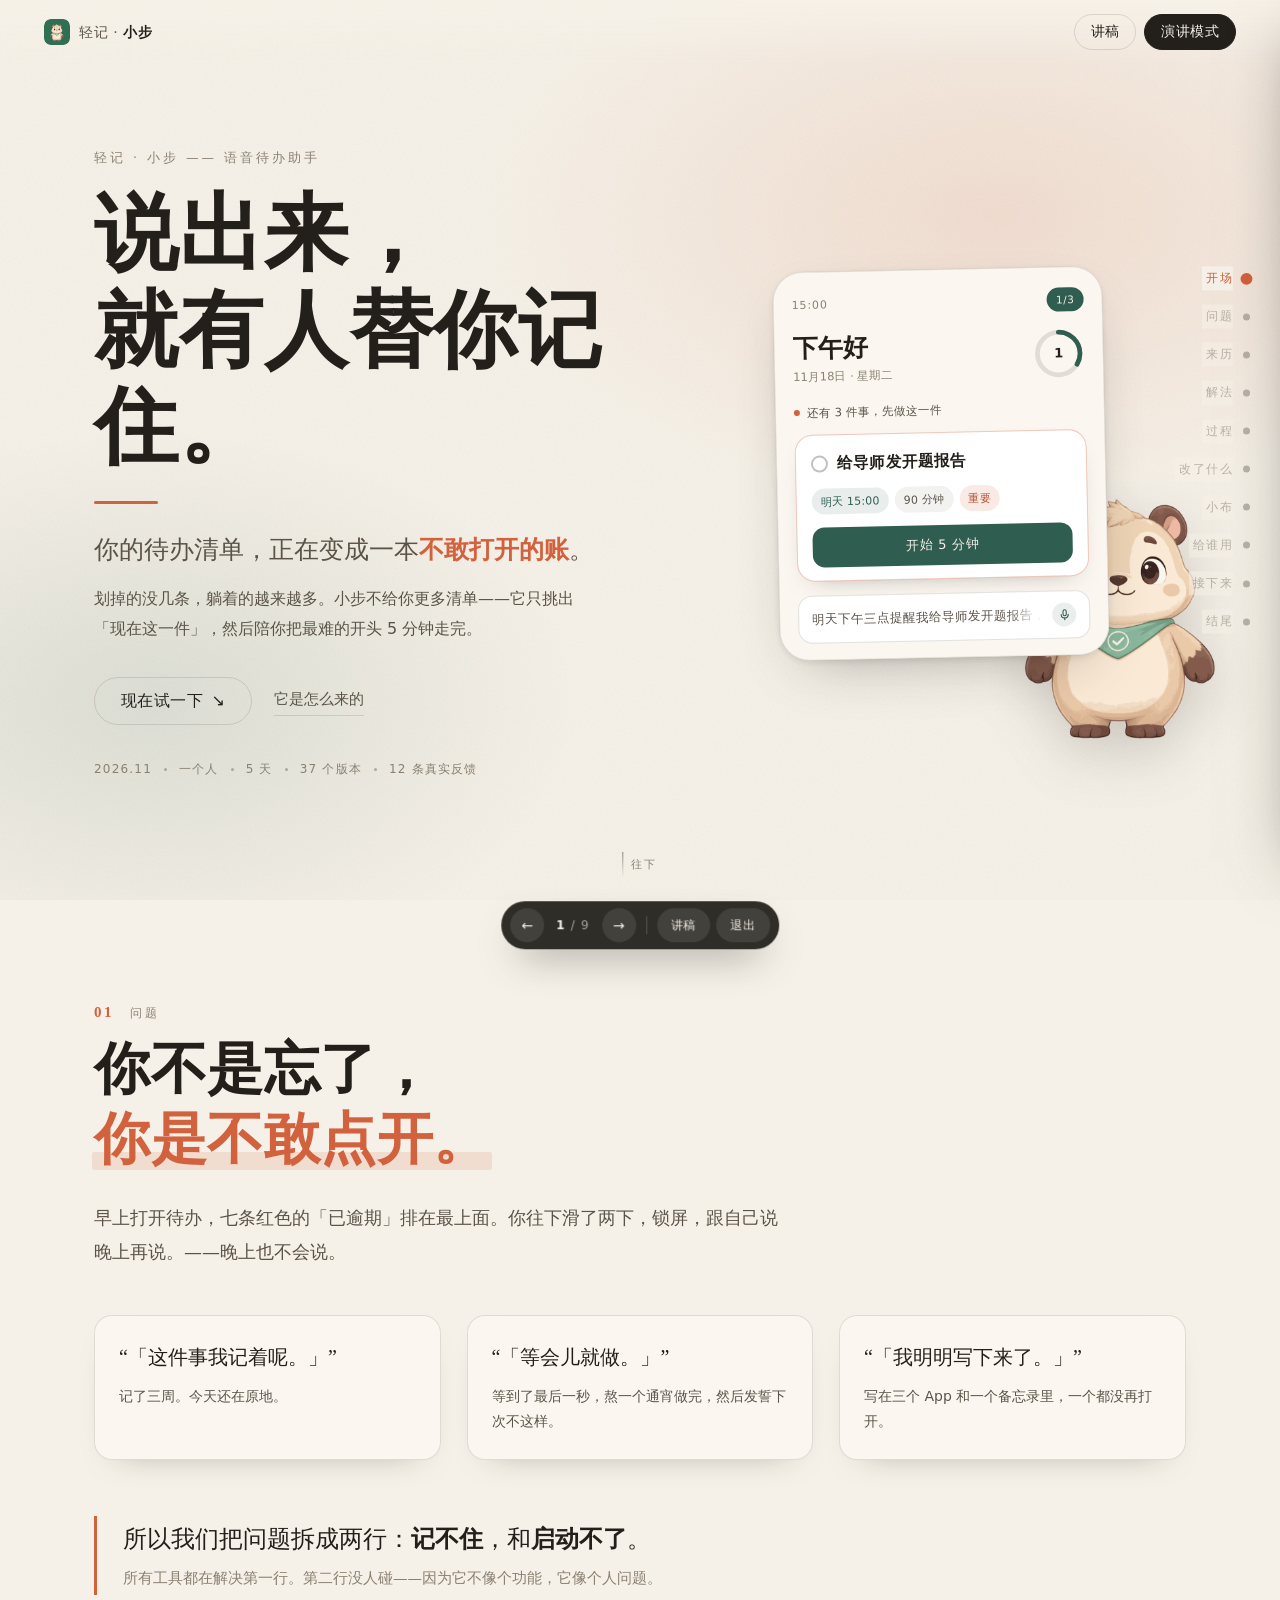
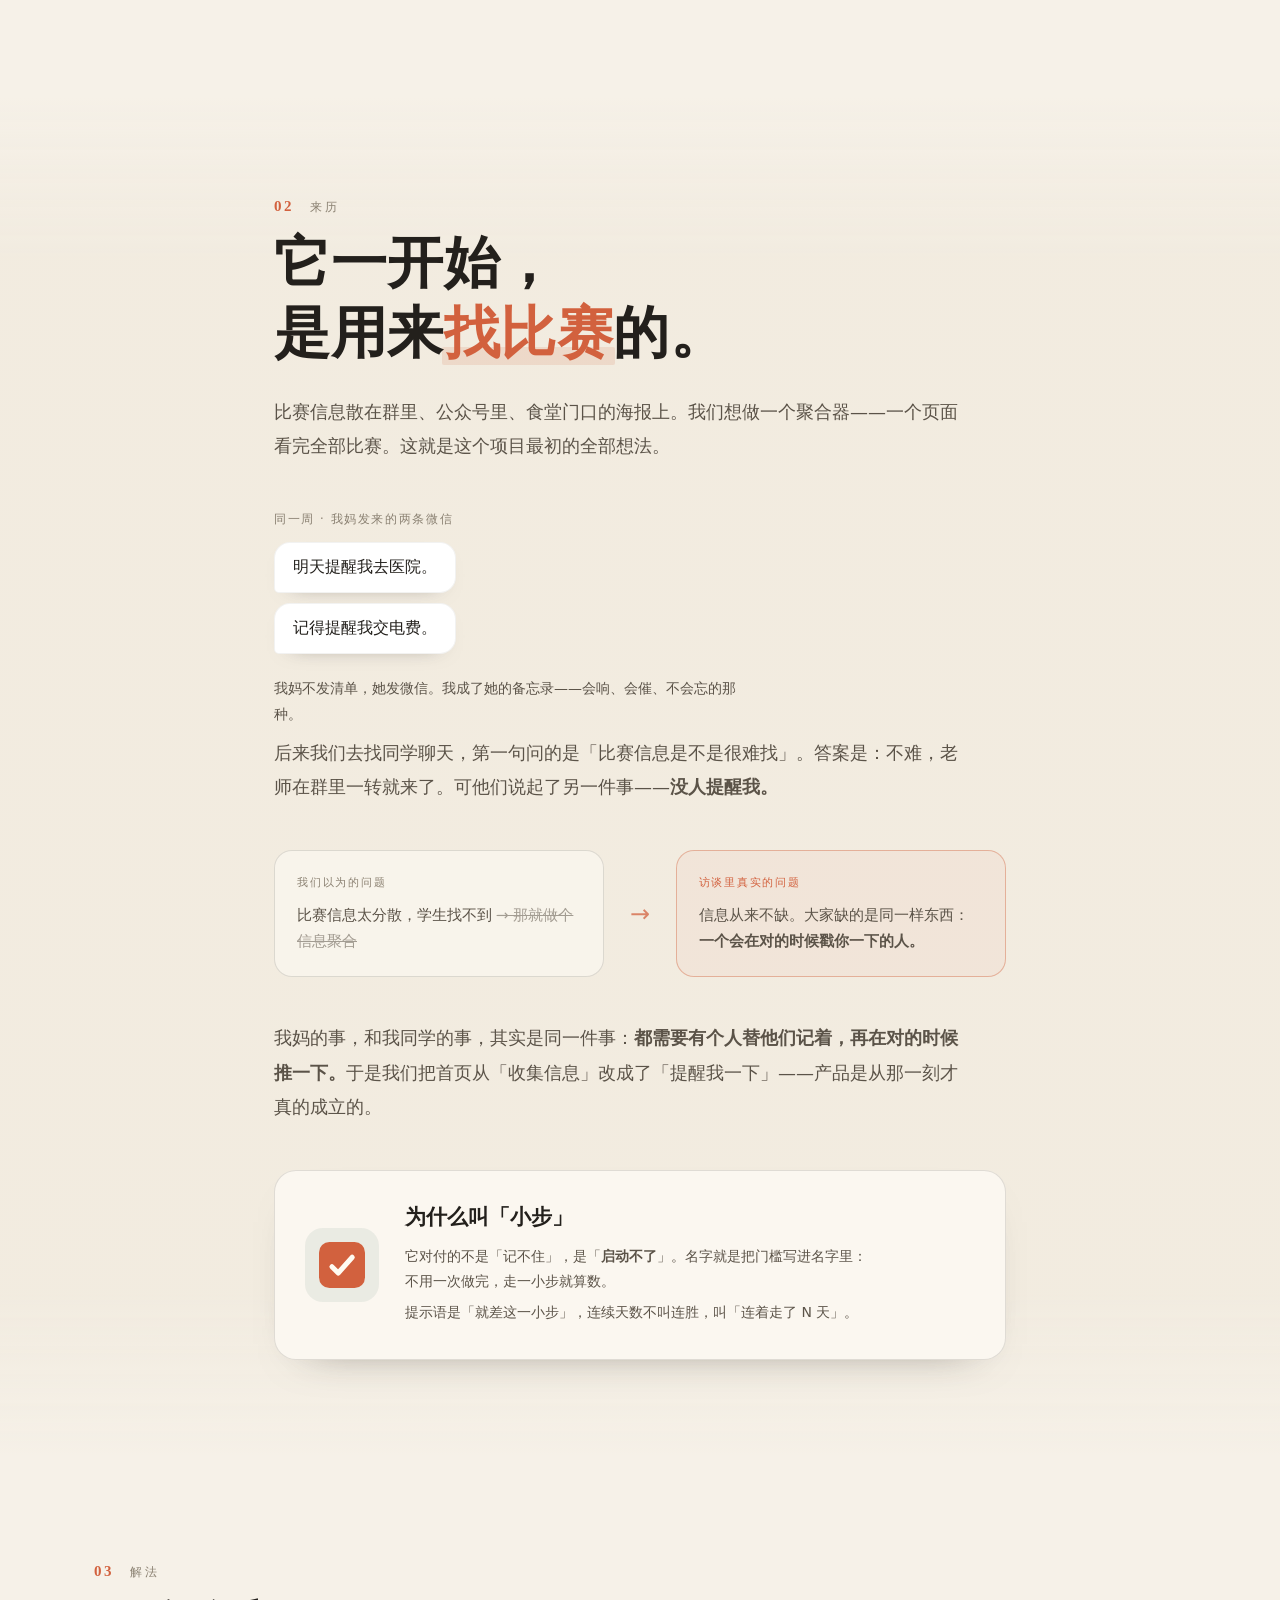
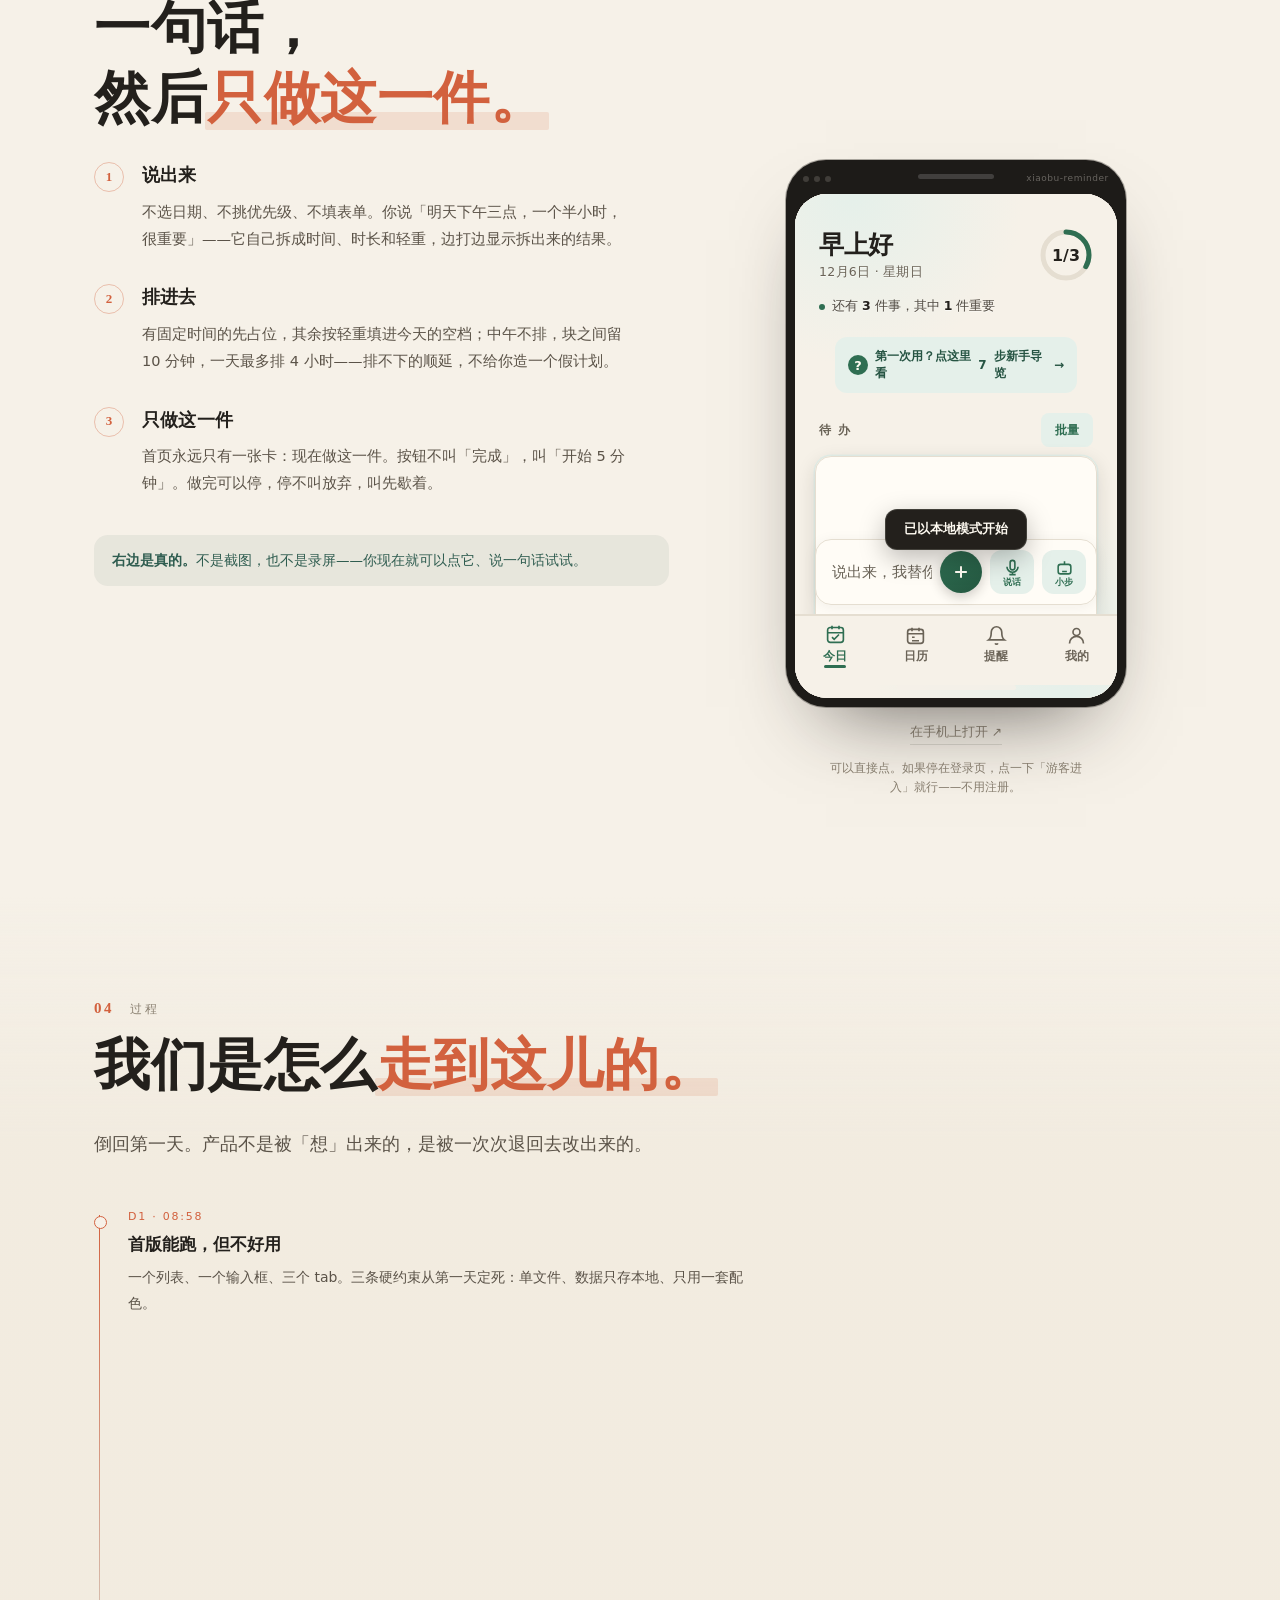
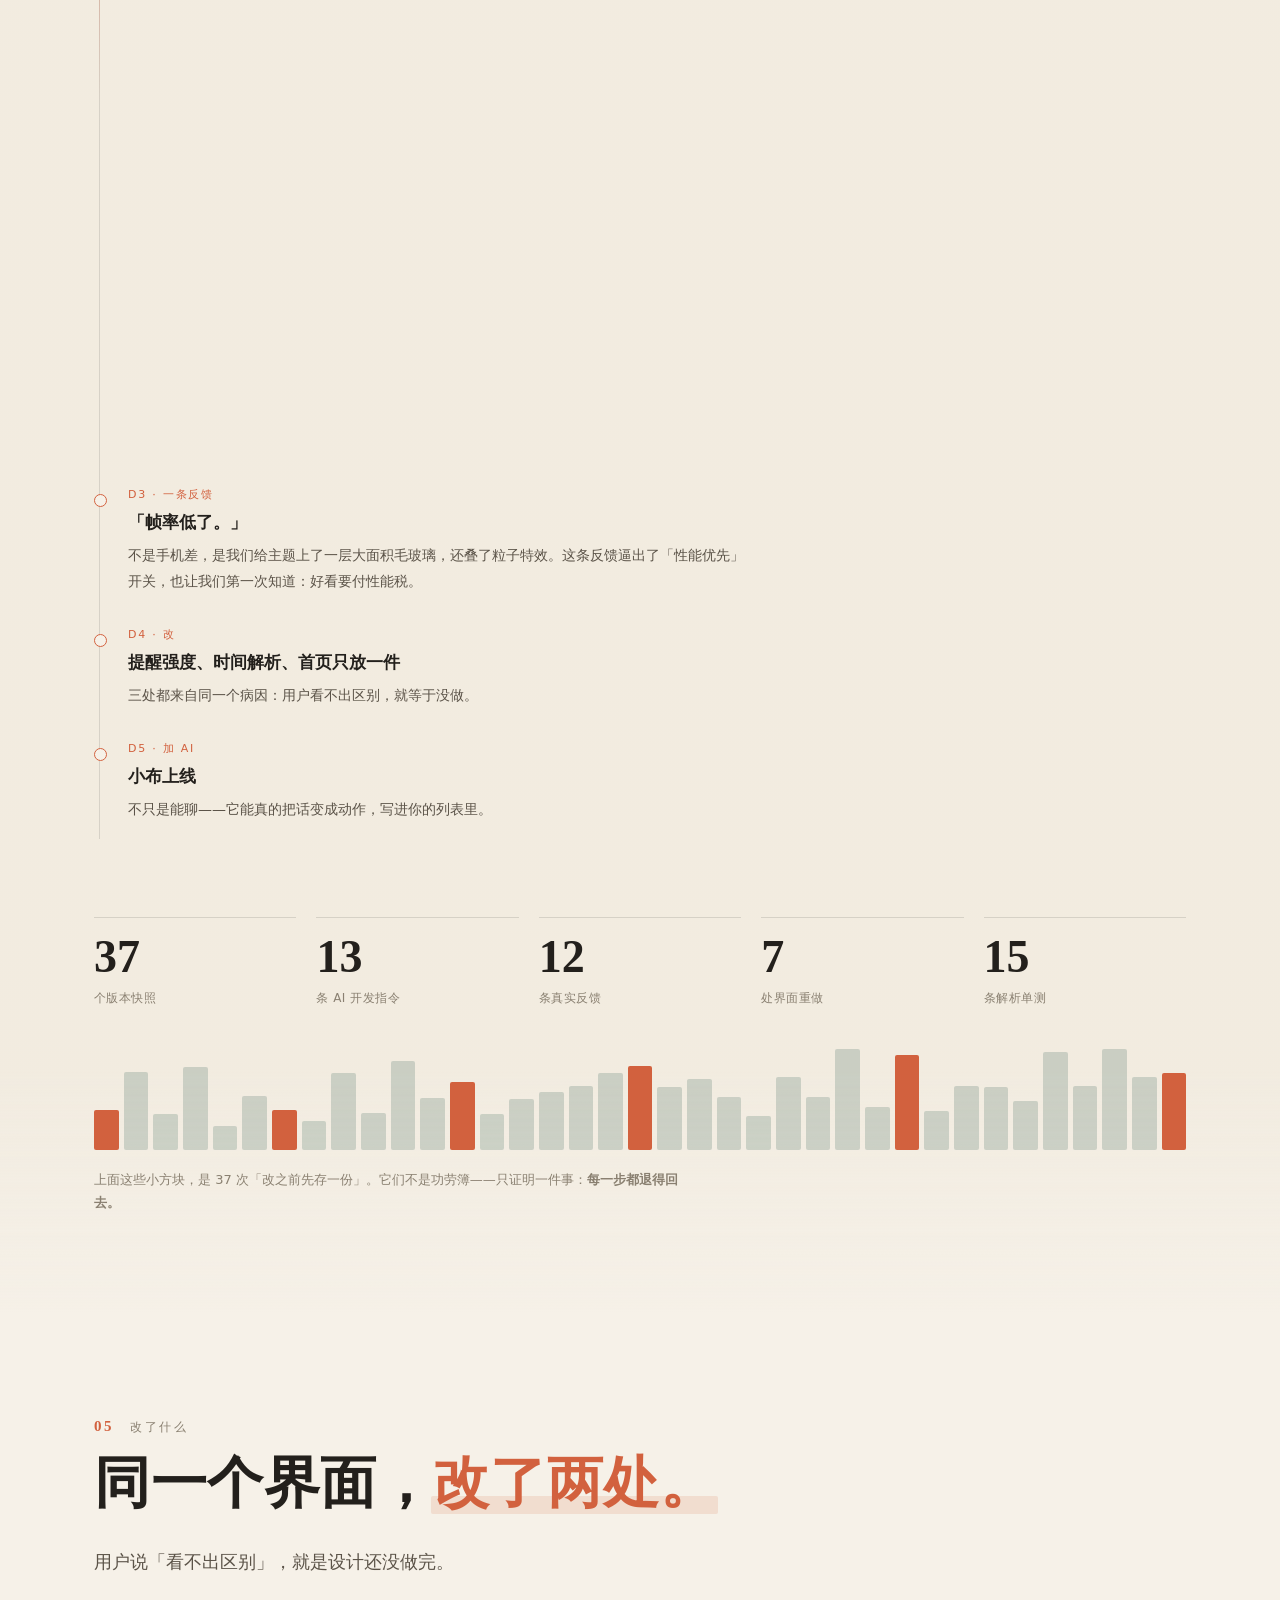
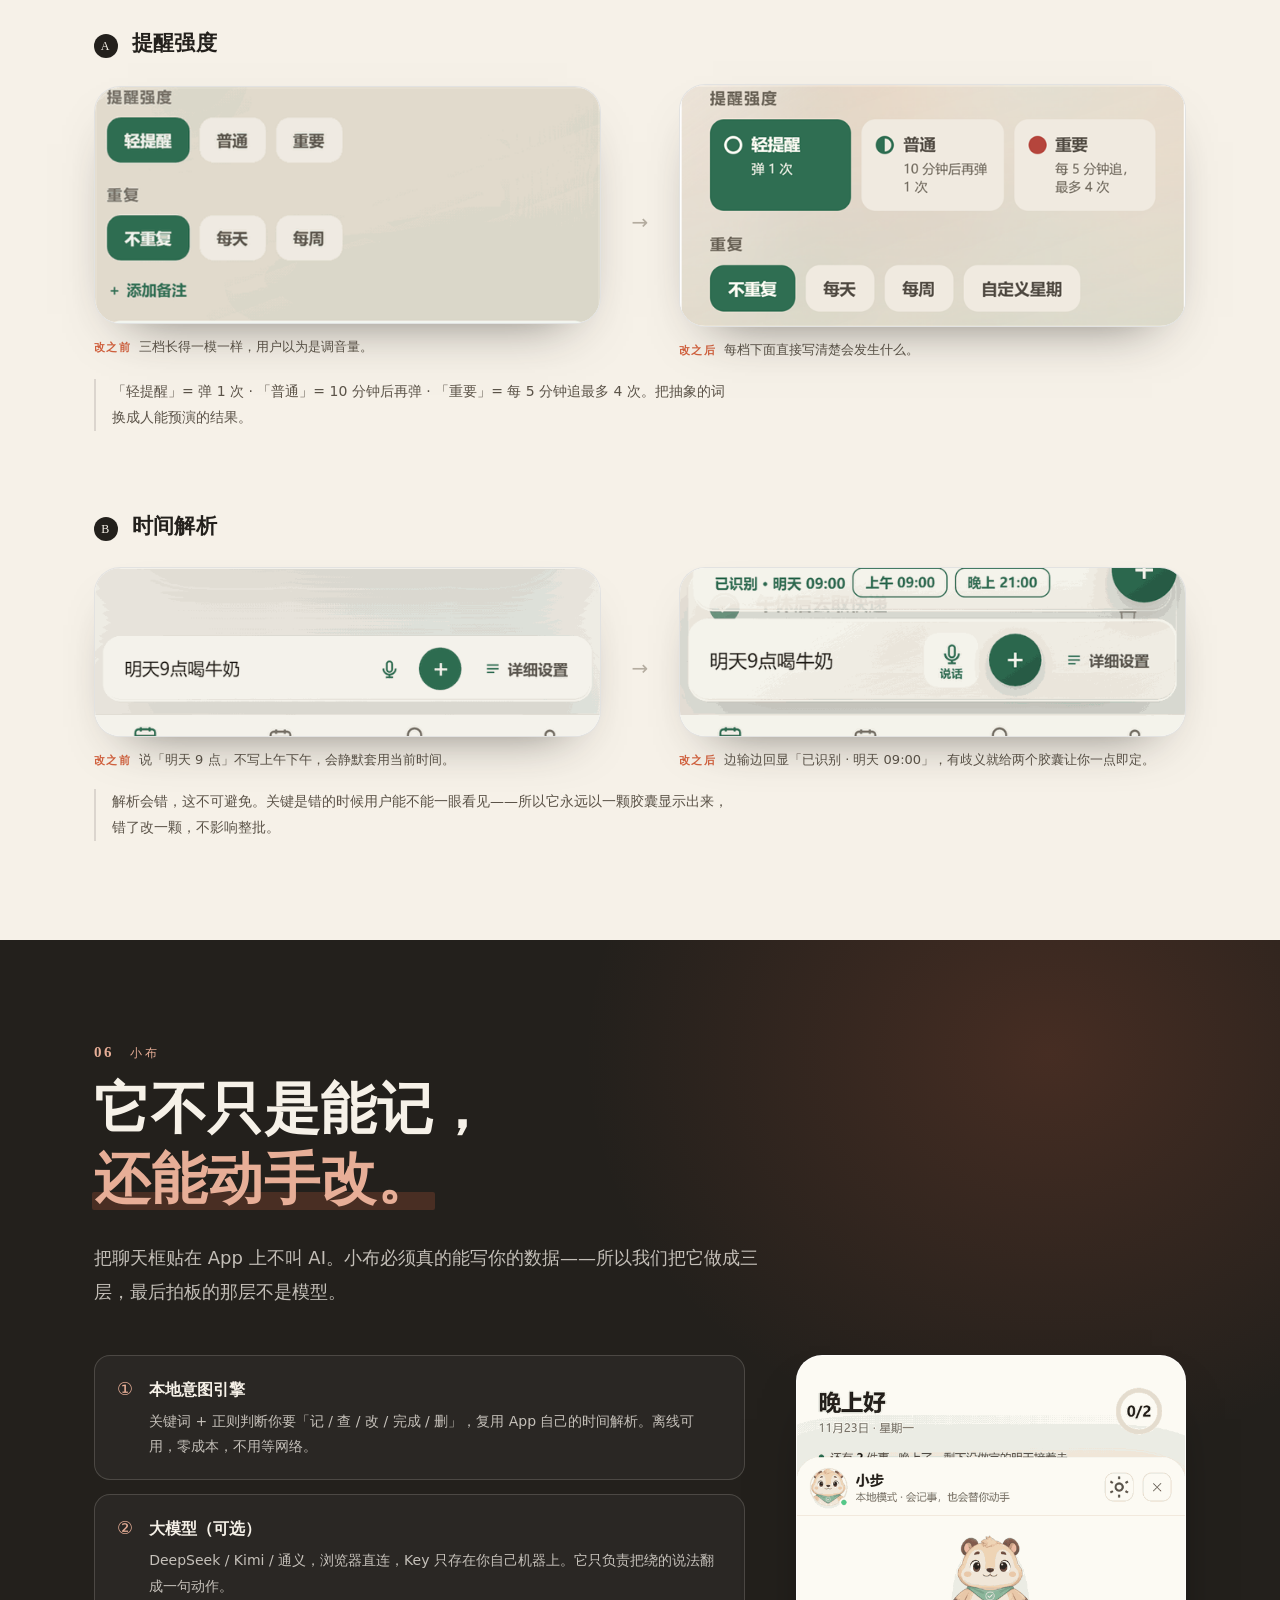
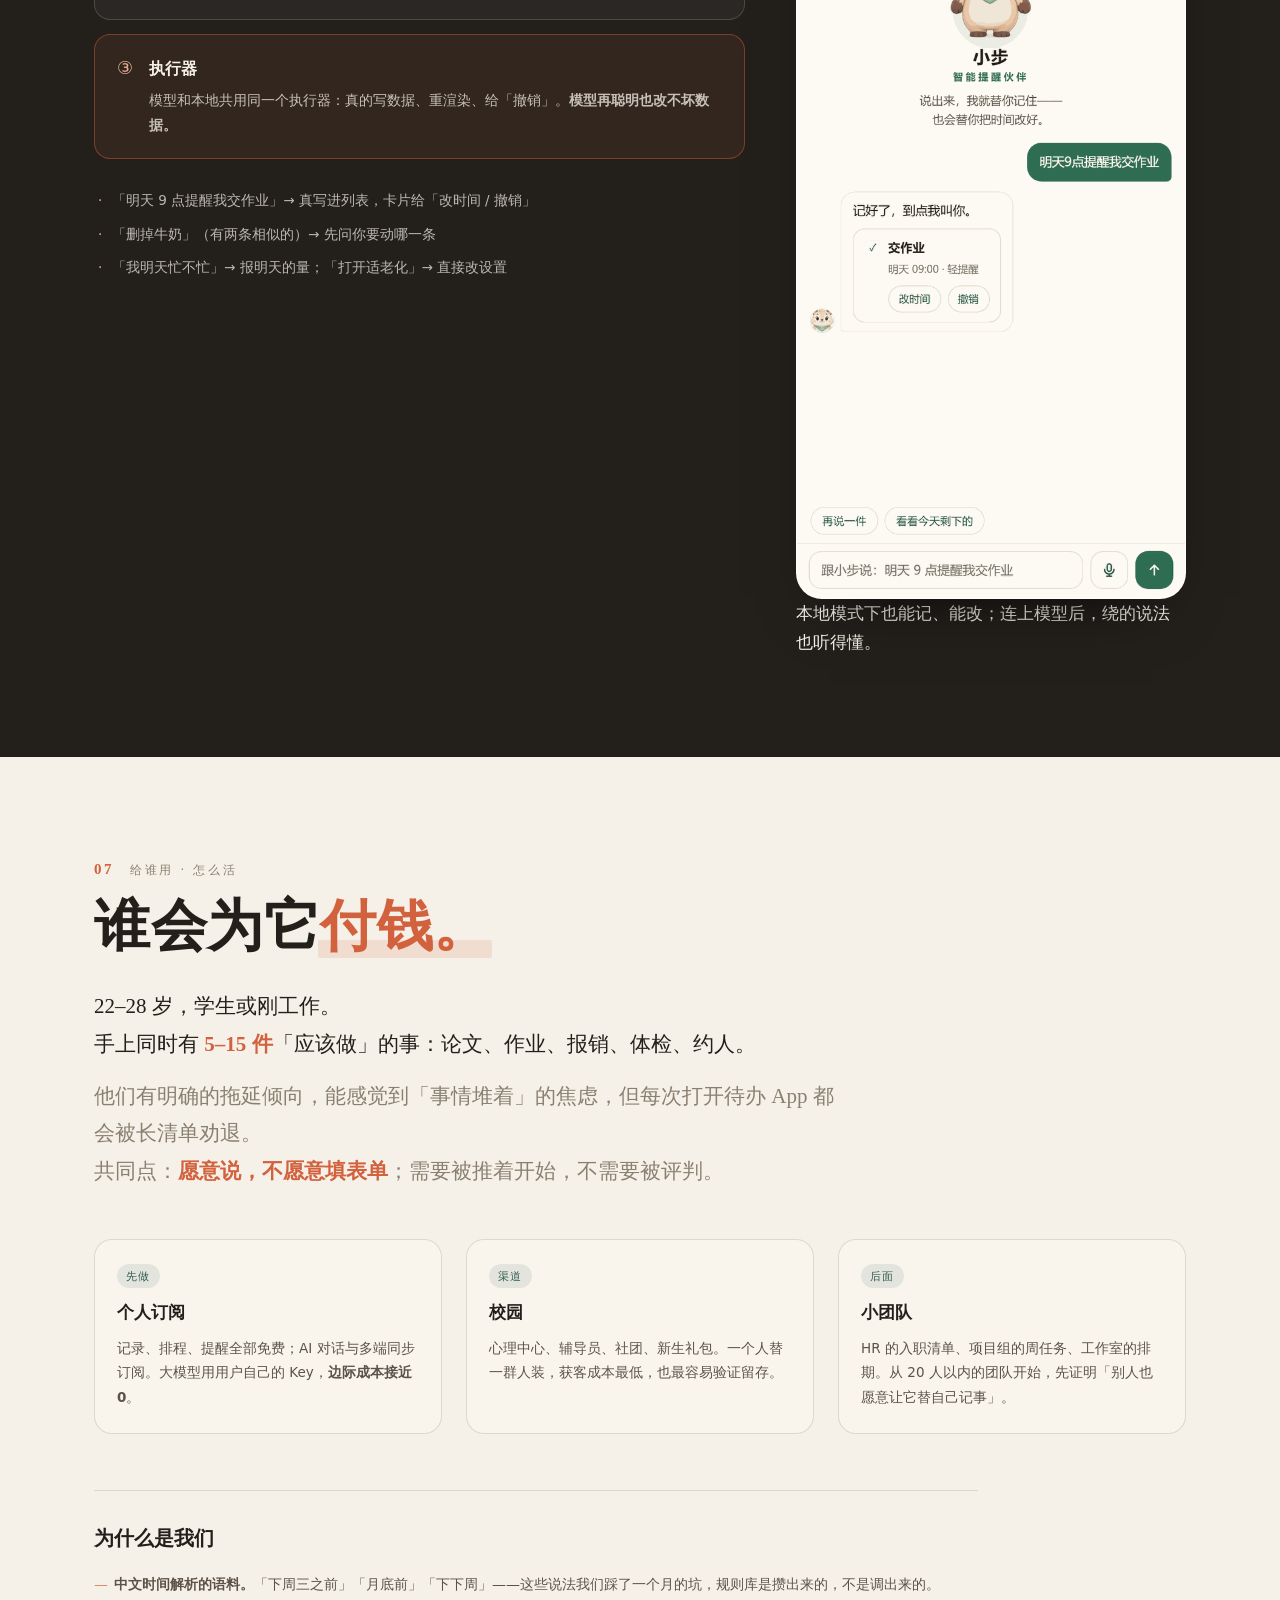
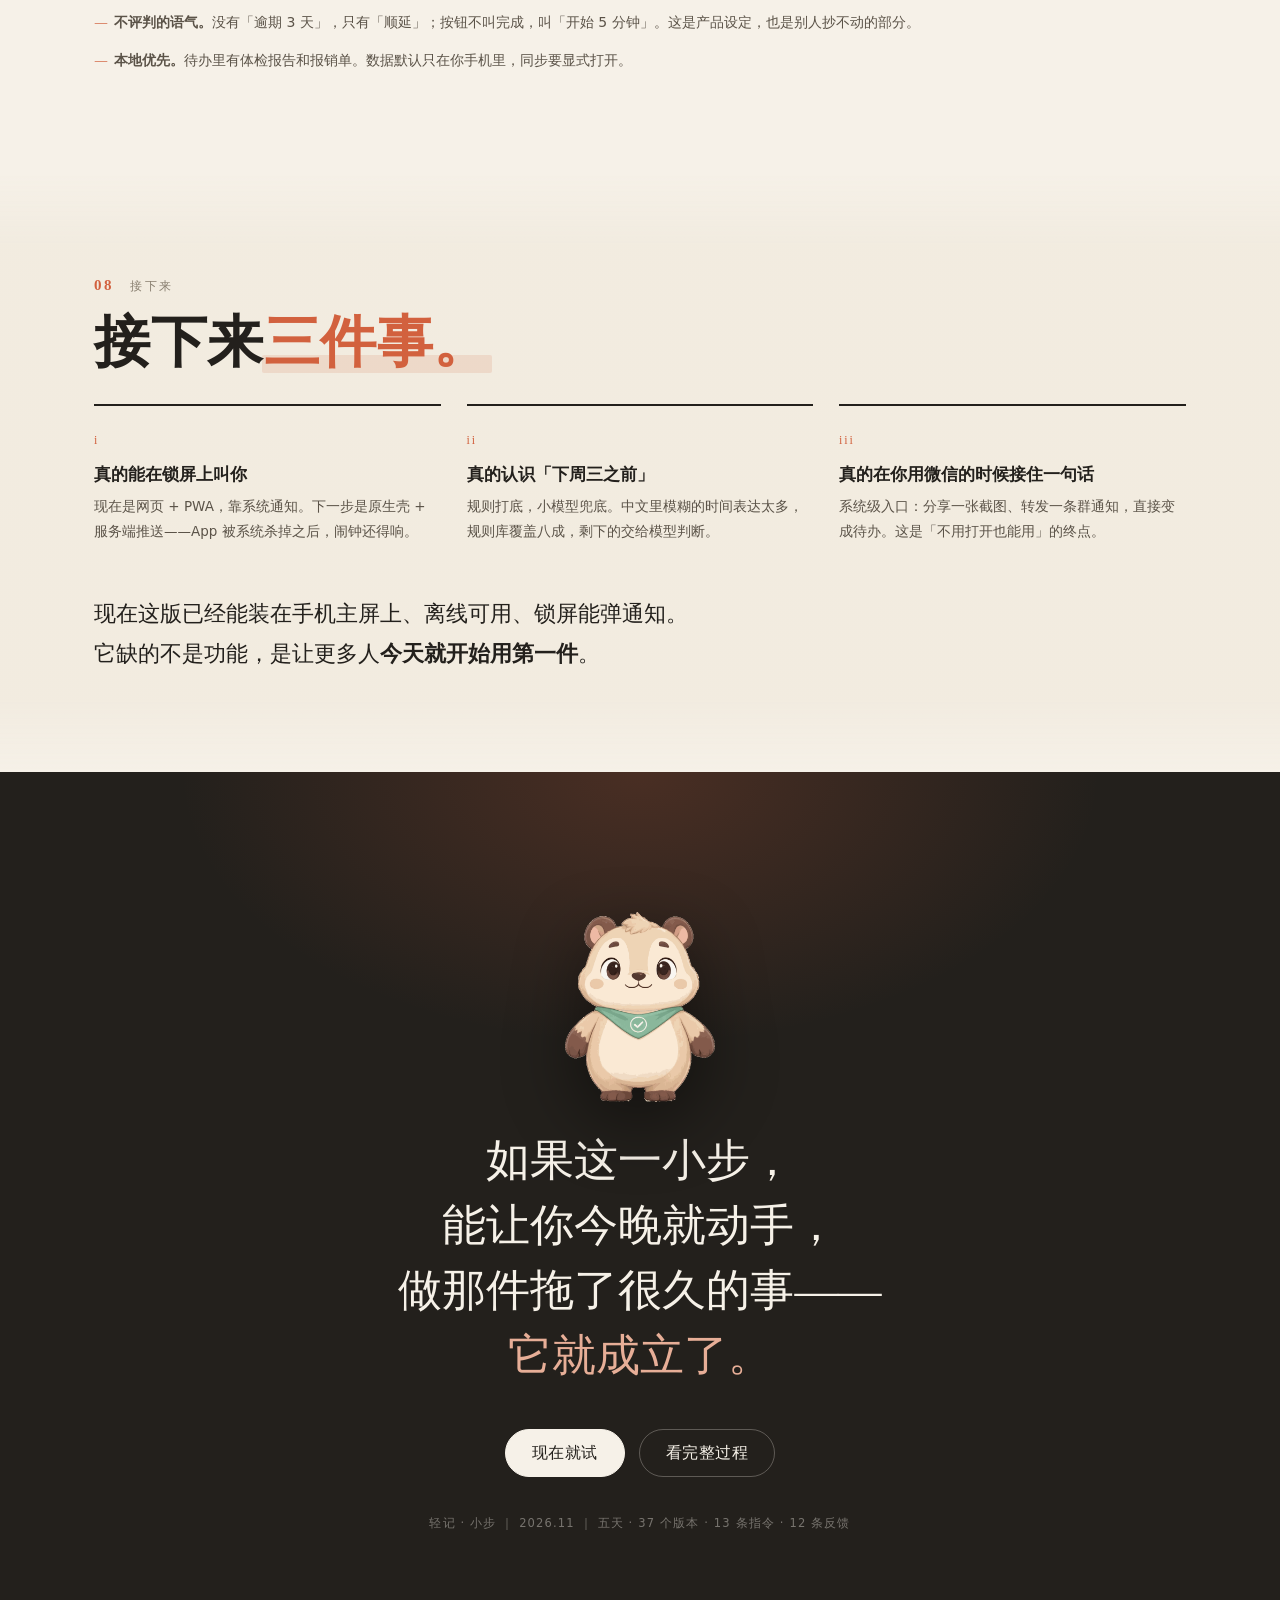
==== index.html @ 02db26b1 "小步 · 演讲站：来历、解法与可点的真机演示" ====
﻿<!doctype html>
<html lang="zh-CN">
<head>
<meta charset="utf-8">
<meta name="viewport" content="width=device-width, initial-scale=1, viewport-fit=cover">
<title>小步 · 说出来，就有人替你记住</title>
<meta name="description" content="轻记 · 小步：你的待办清单，正在变成一本不敢打开的账。小步只挑出「现在这一件」，陪你走完最难的开头 5 分钟。一个人、5 天、37 个版本的真实来历。">

<meta property="og:type" content="website">
<meta property="og:url" content="https://x1038604972-web.github.io/xiaobu-pitch/">
<link rel="canonical" href="https://x1038604972-web.github.io/xiaobu-pitch/">
<meta property="og:site_name" content="轻记 · 小步">
<meta property="og:title" content="小步 · 说出来，就有人替你记住">
<meta property="og:description" content="你的待办清单，正在变成一本不敢打开的账。小步只挑出「现在这一件」——先让你动起来，再谈计划。">
<meta property="og:image" content="https://x1038604972-web.github.io/xiaobu-pitch/assets/og-image.png">
<meta property="og:image:width" content="1200">
<meta property="og:image:height" content="630">
<meta name="twitter:card" content="summary_large_image">
<meta name="twitter:title" content="小步 · 说出来，就有人替你记住">
<meta name="twitter:description" content="你的待办清单，正在变成一本不敢打开的账。">
<meta name="twitter:image" content="https://x1038604972-web.github.io/xiaobu-pitch/assets/og-image.png">
<meta name="theme-color" content="#F6F1E8">
<link rel="icon" href="assets/icon-180.png">
<link rel="apple-touch-icon" href="assets/icon-180.png">
<link rel="preload" as="image" href="assets/mascot-front.png">
<link rel="stylesheet" href="styles.css">
</head>
<body>
<div class="grain" aria-hidden="true"></div>
<div class="progress" aria-hidden="true"><i id="progressBar"></i></div>

<header class="topbar">
  <a class="brand" href="#top">
    <img src="assets/mascot-icon.png" alt="" width="26" height="26">
    <span>轻记 · <b>小步</b></span>
  </a>
  <div class="actions">
    <button class="btn ghost" id="notesBtn" type="button">讲稿</button>
    <button class="btn solid" id="presentBtn" type="button">演讲模式</button>
  </div>
</header>

<nav class="rail" id="rail" aria-label="章节导航"></nav>

<main id="top">

  <!-- ══════════ HERO ══════════ -->
  <section class="hero" id="hero" data-title="开场"
    data-note="【开场 20 秒】不要先讲产品。先问一句：这周有没有一件事，你记着要做，但一直没开？停两秒，等他们点头。然后说：我们做的事，就是把它变成「下一件」——说完闭嘴，让首屏自己打字。">
    <div class="wrap hero-grid">
      <div class="hero-copy">
        <p class="kicker reveal">轻记 · 小步 —— 语音待办助手</p>
        <h1 class="reveal">说出来，<br>就有人替你记住。</h1>
        <p class="lede reveal">你的待办清单，正在变成一本<em>不敢打开的账</em>。</p>
        <p class="sub reveal">划掉的没几条，躺着的越来越多。小步不给你更多清单——它只挑出「现在这一件」，然后陪你把最难的开头 5 分钟走完。</p>
        <div class="hero-cta reveal">
          <a class="btn big" href="#s03">现在试一下 <span aria-hidden="true">↘</span></a>
          <a class="link" href="#s01">它是怎么来的</a>
        </div>
        <p class="hero-meta reveal"><span>2026.11</span><i></i><span>一个人</span><i></i><span>5 天</span><i></i><span>37 个版本</span><i></i><span>12 条真实反馈</span></p>
      </div>

      <div class="hero-stage reveal" aria-hidden="true">
        <div class="stage-glow"></div>

        <div class="mock">
          <div class="mock-top">
            <span class="mock-time">15:00</span>
            <span class="mock-badge" id="mockCount">1/3</span>
          </div>
          <div class="mock-head">
            <div>
              <h3>下午好</h3>
              <p>11月18日 · 星期二</p>
            </div>
            <div class="ring"><svg viewBox="0 0 44 44"><circle cx="22" cy="22" r="18"/><circle class="on" cx="22" cy="22" r="18"/></svg><span id="ringTxt">1</span></div>
          </div>
          <p class="mock-line"><i class="dot"></i>还有 3 件事，先做这一件</p>

          <div class="mock-card" id="mockCard">
            <div class="mock-card-h">
              <span class="cb"></span>
              <b id="cardTitle">给导师发开题报告</b>
            </div>
            <div class="mock-chips" id="cardChips">
              <span class="chip time">明天 15:00</span>
              <span class="chip dur">90 分钟</span>
              <span class="chip imp">重要</span>
            </div>
            <button class="mock-start" type="button" tabindex="-1">开始 5 分钟</button>
          </div>

          <div class="mock-input">
            <span class="caret-line"><span id="typed"></span><span class="caret"></span></span>
            <span class="mic" aria-hidden="true"><svg viewBox="0 0 24 24" width="13" height="13" fill="none" stroke="currentColor" stroke-width="2" stroke-linecap="round"><rect x="9" y="2.5" width="6" height="11" rx="3"/><path d="M5.5 11a6.5 6.5 0 0 0 13 0"/><path d="M12 17.5V21"/></svg></span>
          </div>
        </div>

        <img class="peek" src="assets/mascot-front.png" alt="">
      </div>
    </div>
    <div class="scroll-hint" aria-hidden="true"><span></span>往下</div>
  </section>

  <!-- ══════════ 01 问题 ══════════ -->
  <section class="ch" id="s01" data-title="问题"
    data-note="【30 秒】别念清单，讲一个早上：打开待办，七条红色的「已逾期」排在最上面，你滑两下就锁屏了，跟自己说晚上再说——晚上也不会说。结论只一句：问题不是记不住，是启动不了。所有工具都在解决第一个。">
    <div class="wrap">
      <div class="ch-head reveal">
        <span class="num">01</span>
        <p class="kicker">问题</p>
      </div>
      <h2 class="reveal">你不是忘了，<br><em>你是不敢点开。</em></h2>
      <p class="lead reveal">早上打开待办，七条红色的「已逾期」排在最上面。你往下滑了两下，锁屏，跟自己说晚上再说。——晚上也不会说。</p>

      <div class="notes-3">
        <article class="slip reveal" style="--r:-1.5deg">
          <p class="slip-q">「这件事我记着呢。」</p>
          <p class="slip-a">记了三周。今天还在原地。</p>
        </article>
        <article class="slip reveal" style="--r:1.2deg;--d:.08s">
          <p class="slip-q">「等会儿就做。」</p>
          <p class="slip-a">等到了最后一秒，熬一个通宵做完，然后发誓下次不这样。</p>
        </article>
        <article class="slip reveal" style="--r:-0.8deg;--d:.16s">
          <p class="slip-q">「我明明写下来了。」</p>
          <p class="slip-a">写在三个 App 和一个备忘录里，一个都没再打开。</p>
        </article>
      </div>

      <div class="pull reveal">
        <p>所以我们把问题拆成两行：<b>记不住</b>，和<b>启动不了</b>。</p>
        <p class="muted">所有工具都在解决第一行。第二行没人碰——因为它不像个功能，它像个人问题。</p>
      </div>
    </div>
  </section>

  <!-- ══════════ 02 来历 ══════════ -->
  <section class="ch alt" id="s02" data-title="来历"
    data-note="【50 秒】讲两件事，别讲方法。第一件：这个项目原来是做「校园比赛信息收集」的，我们想做一个聚合器。第二件：我妈不发清单，她发微信让我提醒她——我成了她的备忘录。然后讲访谈：比赛信息不难找，老师一转就来了，他们说起的另一件事是「没人提醒我」。最后一句：这两件事是同一件事，所以首页从「收集信息」改成了「提醒我一下」。">
    <div class="wrap narrow">
      <div class="ch-head reveal">
        <span class="num">02</span>
        <p class="kicker">来历</p>
      </div>
      <h2 class="reveal">它一开始，<br>是用来<em>找比赛</em>的。</h2>
      <p class="lead reveal">比赛信息散在群里、公众号里、食堂门口的海报上。我们想做一个聚合器——一个页面看完全部比赛。这就是这个项目最初的全部想法。</p>

      <div class="scene reveal">
        <span class="scene-tag">同一周 · 我妈发来的两条微信</span>
        <p class="scene-msg">明天提醒我去医院。</p>
        <p class="scene-msg">记得提醒我交电费。</p>
        <p class="scene-note">我妈不发清单，她发微信。我成了她的备忘录——会响、会催、不会忘的那种。</p>
      </div>

      <p class="lead reveal">后来我们去找同学聊天，第一句问的是「比赛信息是不是很难找」。答案是：不难，老师在群里一转就来了。可他们说起了另一件事——<b>没人提醒我。</b></p>

      <div class="fork reveal">
        <div class="fork-side">
          <span class="fork-tag">我们以为的问题</span>
          <p>比赛信息太分散，学生找不到 <span class="strike">→ 那就做个信息聚合</span></p>
        </div>
        <div class="fork-mid" aria-hidden="true">→</div>
        <div class="fork-side now">
          <span class="fork-tag">访谈里真实的问题</span>
          <p>信息从来不缺。大家缺的是同一样东西：<b>一个会在对的时候戳你一下的人。</b></p>
        </div>
      </div>

      <p class="lead reveal">我妈的事，和我同学的事，其实是同一件事：<b>都需要有个人替他们记着，再在对的时候推一下。</b>于是我们把首页从「收集信息」改成了「提醒我一下」——产品是从那一刻才真的成立的。</p>

      <div class="namecard reveal">
        <div class="namecard-l">
          <span class="mark"><img src="assets/mark.svg" alt="小步图形标"></span>
        </div>
        <div class="namecard-r">
          <h3>为什么叫「小步」</h3>
          <p>它对付的不是「记不住」，是「<b>启动不了</b>」。名字就是把门槛写进名字里：<br>不用一次做完，走一小步就算数。</p>
          <p class="muted">提示语是「就差这一小步」，连续天数不叫连胜，叫「连着走了 N 天」。</p>
        </div>
      </div>
    </div>
  </section>

  <!-- ══════════ 03 解法 ══════════ -->
  <section class="ch" id="s03" data-title="解法"
    data-note="【60 秒】这里停下来，让他们点。说：这不是录屏。随便说一句，比如「明天下午三点提醒我交作业」。让他们看到它自己把时间拆出来、排进去，然后只剩下一张卡。">
    <div class="wrap">
      <div class="ch-head reveal">
        <span class="num">03</span>
        <p class="kicker">解法</p>
      </div>
      <h2 class="reveal">一句话，<br>然后<em>只做这一件。</em></h2>

      <div class="demo-grid">
        <div class="demo-steps">
          <div class="step reveal">
            <span class="step-n">1</span>
            <h3>说出来</h3>
            <p>不选日期、不挑优先级、不填表单。你说「明天下午三点，一个半小时，很重要」——它自己拆成时间、时长和轻重，边打边显示拆出来的结果。</p>
          </div>
          <div class="step reveal">
            <span class="step-n">2</span>
            <h3>排进去</h3>
            <p>有固定时间的先占位，其余按轻重填进今天的空档；中午不排，块之间留 10 分钟，一天最多排 4 小时——排不下的顺延，不给你造一个假计划。</p>
          </div>
          <div class="step reveal">
            <span class="step-n">3</span>
            <h3>只做这一件</h3>
            <p>首页永远只有一张卡：现在做这一件。按钮不叫「完成」，叫「开始 5 分钟」。做完可以停，停不叫放弃，叫先歇着。</p>
          </div>
          <p class="demo-note reveal"><b>右边是真的。</b>不是截图，也不是录屏——你现在就可以点它、说一句话试试。</p>
        </div>

        <div class="demo-phone reveal">
          <div class="phone" id="phone">
            <div class="phone-bar"><i></i><i></i><i></i><span>xiaobu-reminder</span></div>
            <div class="phone-screen">
              <div class="phone-loading" id="phoneLoading">
                <img src="assets/mascot-icon.png" alt="" width="56" height="56">
                <p>正在把小步装进来…</p>
              </div>
              <iframe id="appFrame" title="小步 App 在线演示" loading="lazy"
                data-src="demo/index.html" allow="microphone"></iframe>
            </div>
          </div>
          <a class="phone-link" href="https://x1038604972-web.github.io/xiaobu-reminder/" target="_blank" rel="noopener">在手机上打开 ↗</a>
          <p class="phone-hint">可以直接点。如果停在登录页，点一下「游客进入」就行——不用注册。</p>
        </div>
      </div>
    </div>
  </section>

  <!-- ══════════ 04 倒叙 ══════════ -->
  <section class="ch alt" id="s04" data-title="过程"
    data-note="【60 秒】这里放慢速度。指着那张手绘图说：第一天我们画的是「一键收集比赛信息」，访谈之后我们亲手把它划掉了，最后只剩一个入口——语音输入待办。重点不是我们多努力，是每一步都退得回去。后面 12 条反馈一条带过。">
    <div class="wrap">
      <div class="ch-head reveal">
        <span class="num">04</span>
        <p class="kicker">过程</p>
      </div>
      <h2 class="reveal">我们是怎么<em>走到这儿的。</em></h2>
      <p class="lead reveal">倒回第一天。产品不是被「想」出来的，是被一次次退回去改出来的。</p>

      <ol class="timeline">
        <li class="reveal">
          <span class="t-day">D1 · 08:58</span>
          <h3>首版能跑，但不好用</h3>
          <p>一个列表、一个输入框、三个 tab。三条硬约束从第一天定死：单文件、数据只存本地、只用一套配色。</p>
        </li>
        <li class="reveal">
          <span class="t-day">D1 · 调研</span>
          <h3>把「比赛」从问题里拿掉</h3>
          <p>问卷和访谈告诉我们：信息不是瓶颈。真正的瓶颈是「知道要做，但不动」。范围就此扩大。</p>
        </li>
        <li class="reveal highlight">
          <span class="t-day">D2 · 在纸上</span>
          <h3>我们把自己画的第一版，划掉了。</h3>
          <p>第一天想做的其实是「校园比赛信息收集」——首页上百人抢一场比赛的入口。访谈之后，纸上那些「信息汇总」「比赛列表」被一条条划掉，最后只剩一个入口。</p>
          <div class="sketch">
            <figure class="dead">
              <img src="assets/sketch-collect.jpg" alt="手绘草图：一键收集信息汇总" loading="lazy">
              <figcaption>一开始画的入口：一键收集比赛信息</figcaption>
            </figure>
            <span class="sketch-arrow" aria-hidden="true">→</span>
            <figure class="live">
              <img src="assets/sketch-voice.jpg" alt="手绘草图：语音输入待办" loading="lazy">
              <figcaption>访谈之后留下的入口：语音输入待办</figcaption>
            </figure>
          </div>
        </li>
        <li class="reveal">
          <span class="t-day">D2 · 用户测试</span>
          <h3>12 条吐槽回来了</h3>
          <p>两组访谈。真正的收获不是「他说了什么」，而是把吐槽翻译成病因——同一个病因，往往对应好几条抱怨。</p>
        </li>
        <li class="reveal">
          <span class="t-day">D3 · 一条反馈</span>
          <h3>「帧率低了。」</h3>
          <p>不是手机差，是我们给主题上了一层大面积毛玻璃，还叠了粒子特效。这条反馈逼出了「性能优先」开关，也让我们第一次知道：好看要付性能税。</p>
        </li>
        <li class="reveal">
          <span class="t-day">D4 · 改</span>
          <h3>提醒强度、时间解析、首页只放一件</h3>
          <p>三处都来自同一个病因：用户看不出区别，就等于没做。</p>
        </li>
        <li class="reveal">
          <span class="t-day">D5 · 加 AI</span>
          <h3>小布上线</h3>
          <p>不只是能聊——它能真的把话变成动作，写进你的列表里。</p>
        </li>
      </ol>

      <div class="counters reveal">
        <div class="counter"><b>37</b><span>个版本快照</span></div>
        <div class="counter"><b>13</b><span>条 AI 开发指令</span></div>
        <div class="counter"><b>12</b><span>条真实反馈</span></div>
        <div class="counter"><b>7</b><span>处界面重做</span></div>
        <div class="counter"><b>15</b><span>条解析单测</span></div>
      </div>

      <div class="grid37 reveal" id="grid37" aria-hidden="true"></div>
      <p class="footnote reveal">上面这些小方块，是 37 次「改之前先存一份」。它们不是功劳簿——只证明一件事：<b>每一步都退得回去。</b></p>
    </div>
  </section>

  <!-- ══════════ 05 对比 ══════════ -->
  <section class="ch" id="s05" data-title="改了什么"
    data-note="【40 秒】两处改动，每处只说一句「改之前用户怎么误解的」。不要说像素，不要报尺寸。">
    <div class="wrap">
      <div class="ch-head reveal">
        <span class="num">05</span>
        <p class="kicker">改了什么</p>
      </div>
      <h2 class="reveal">同一个界面，<em>改了两处。</em></h2>
      <p class="lead reveal">用户说「看不出区别」，就是设计还没做完。</p>

      <div class="ba">
        <article class="ba-item reveal">
          <div class="ba-title">
            <span class="ba-no">A</span>
            <h3>提醒强度</h3>
          </div>
          <div class="ba-pair">
            <figure class="shot">
              <div class="shot-frame"><img src="assets/ba-level-before-crop.png" alt="改进前的提醒强度设置"></div>
              <figcaption><b>改之前</b>三档长得一模一样，用户以为是调音量。</figcaption>
            </figure>
            <div class="ba-arrow" aria-hidden="true">→</div>
            <figure class="shot">
              <div class="shot-frame"><img src="assets/ba-level-after-crop.png" alt="改进后的提醒强度设置"></div>
              <figcaption><b>改之后</b>每档下面直接写清楚会发生什么。</figcaption>
            </figure>
          </div>
          <p class="ba-detail">「轻提醒」= 弹 1 次 · 「普通」= 10 分钟后再弹 · 「重要」= 每 5 分钟追最多 4 次。把抽象的词换成人能预演的结果。</p>
        </article>

        <article class="ba-item reveal">
          <div class="ba-title">
            <span class="ba-no">B</span>
            <h3>时间解析</h3>
          </div>
          <div class="ba-pair">
            <figure class="shot">
              <div class="shot-frame"><img src="assets/ba-parse-before-crop.png" alt="改进前的时间解析"></div>
              <figcaption><b>改之前</b>说「明天 9 点」不写上午下午，会静默套用当前时间。</figcaption>
            </figure>
            <div class="ba-arrow" aria-hidden="true">→</div>
            <figure class="shot">
              <div class="shot-frame"><img src="assets/ba-parse-after-crop.png" alt="改进后的时间解析"></div>
              <figcaption><b>改之后</b>边输边回显「已识别 · 明天 09:00」，有歧义就给两个胶囊让你一点即定。</figcaption>
            </figure>
          </div>
          <p class="ba-detail">解析会错，这不可避免。关键是错的时候用户能不能一眼看见——所以它永远以一颗胶囊显示出来，错了改一颗，不影响整批。</p>
        </article>
      </div>
    </div>
  </section>

  <!-- ══════════ 06 小布 ══════════ -->
  <section class="ch dark" id="s06" data-title="小布"
    data-note="【50 秒】一句话讲三层，重心落在「模型改不坏数据」。这是别人做不到、也最容易讲砸的地方——不要展开技术细节。">
    <div class="wrap">
      <div class="ch-head reveal">
        <span class="num">06</span>
        <p class="kicker">小布</p>
      </div>
      <h2 class="reveal">它不只是能记，<br><em>还能动手改。</em></h2>
      <p class="lead reveal">把聊天框贴在 App 上不叫 AI。小布必须真的能写你的数据——所以我们把它做成三层，最后拍板的那层不是模型。</p>

      <div class="ai-grid">
        <div class="layers">
          <div class="layer reveal">
            <span class="l-no">①</span>
            <div><h3>本地意图引擎</h3><p>关键词 + 正则判断你要「记 / 查 / 改 / 完成 / 删」，复用 App 自己的时间解析。离线可用，零成本，不用等网络。</p></div>
          </div>
          <div class="layer reveal">
            <span class="l-no">②</span>
            <div><h3>大模型（可选）</h3><p>DeepSeek / Kimi / 通义，浏览器直连，Key 只存在你自己机器上。它只负责把绕的说法翻成一句动作。</p></div>
          </div>
          <div class="layer accent reveal">
            <span class="l-no">③</span>
            <div><h3>执行器</h3><p>模型和本地共用同一个执行器：真的写数据、重渲染、给「撤销」。<b>模型再聪明也改不坏数据。</b></p></div>
          </div>
          <ul class="ai-list">
            <li class="reveal">「明天 9 点提醒我交作业」→ 真写进列表，卡片给「改时间 / 撤销」</li>
            <li class="reveal">「删掉牛奶」（有两条相似的）→ 先问你要动哪一条</li>
            <li class="reveal">「我明天忙不忙」→ 报明天的量；「打开适老化」→ 直接改设置</li>
          </ul>
        </div>

        <figure class="ai-shot reveal">
          <div class="shot-frame"><img src="assets/ai-chat.png" alt="小布对话界面"></div>
          <figcaption>本地模式下也能记、能改；连上模型后，绕的说法也听得懂。</figcaption>
        </figure>
      </div>
    </div>
  </section>

  <!-- ══════════ 07 商业 ══════════ -->
  <section class="ch" id="s07" data-title="给谁用"
    data-note="【40 秒】说清楚第一个付钱的人是谁。不要背市场规模，不要说「千亿赛道」。投资人更信「你已经认识的那 20 个人」。">
    <div class="wrap">
      <div class="ch-head reveal">
        <span class="num">07</span>
        <p class="kicker">给谁用 · 怎么活</p>
      </div>
      <h2 class="reveal">谁会为它<em>付钱。</em></h2>

      <div class="who reveal">
        <p class="who-line">22–28 岁，学生或刚工作。<br>手上同时有 <b>5–15 件</b>「应该做」的事：论文、作业、报销、体检、约人。</p>
        <p class="who-line muted">他们有明确的拖延倾向，能感觉到「事情堆着」的焦虑，但每次打开待办 App 都会被长清单劝退。<br>共同点：<b>愿意说，不愿意填表单</b>；需要被推着开始，不需要被评判。</p>
      </div>

      <div class="paths">
        <article class="path reveal">
          <span class="p-tag">先做</span>
          <h3>个人订阅</h3>
          <p>记录、排程、提醒全部免费；AI 对话与多端同步订阅。大模型用用户自己的 Key，<b>边际成本接近 0</b>。</p>
        </article>
        <article class="path reveal">
          <span class="p-tag">渠道</span>
          <h3>校园</h3>
          <p>心理中心、辅导员、社团、新生礼包。一个人替一群人装，获客成本最低，也最容易验证留存。</p>
        </article>
        <article class="path reveal">
          <span class="p-tag">后面</span>
          <h3>小团队</h3>
          <p>HR 的入职清单、项目组的周任务、工作室的排期。从 20 人以内的团队开始，先证明「别人也愿意让它替自己记事」。</p>
        </article>
      </div>

      <div class="moat reveal">
        <h3>为什么是我们</h3>
        <ul>
          <li><b>中文时间解析的语料。</b>「下周三之前」「月底前」「下下周」——这些说法我们踩了一个月的坑，规则库是攒出来的，不是调出来的。</li>
          <li><b>不评判的语气。</b>没有「逾期 3 天」，只有「顺延」；按钮不叫完成，叫「开始 5 分钟」。这是产品设定，也是别人抄不动的部分。</li>
          <li><b>本地优先。</b>待办里有体检报告和报销单。数据默认只在你手机里，同步要显式打开。</li>
        </ul>
      </div>
    </div>
  </section>

  <!-- ══════════ 08 接下来 ══════════ -->
  <section class="ch alt" id="s08" data-title="接下来"
    data-note="【30 秒】三件事，每件一句话。重点是最后一句：现在能用的已经能用，接下来是让它「不用打开也能用」。">
    <div class="wrap">
      <div class="ch-head reveal">
        <span class="num">08</span>
        <p class="kicker">接下来</p>
      </div>
      <h2 class="reveal">接下来<em>三件事。</em></h2>

      <div class="next">
        <article class="next-item reveal">
          <span class="n-i">i</span>
          <h3>真的能在锁屏上叫你</h3>
          <p>现在是网页 + PWA，靠系统通知。下一步是原生壳 + 服务端推送——App 被系统杀掉之后，闹钟还得响。</p>
        </article>
        <article class="next-item reveal">
          <span class="n-i">ii</span>
          <h3>真的认识「下周三之前」</h3>
          <p>规则打底，小模型兜底。中文里模糊的时间表达太多，规则库覆盖八成，剩下的交给模型判断。</p>
        </article>
        <article class="next-item reveal">
          <span class="n-i">iii</span>
          <h3>真的在你用微信的时候接住一句话</h3>
          <p>系统级入口：分享一张截图、转发一条群通知，直接变成待办。这是「不用打开也能用」的终点。</p>
        </article>
      </div>

      <p class="closing-line reveal">现在这版已经能装在手机主屏上、离线可用、锁屏能弹通知。<br>它缺的不是功能，是让更多人<b>今天就开始用第一件</b>。</p>
    </div>
  </section>

  <!-- ══════════ 09 结尾 ══════════ -->
  <section class="ch end" id="s09" data-title="结尾"
    data-note="【收尾 20 秒】回到开场那个人。不要总结，不要说「感谢聆听」。就说这一句：如果这一小步能让你今晚就开始——它就成立了。说完停住，屏幕留在这一页，等第一个问题。">
    <div class="wrap narrow center">
      <img class="end-mascot reveal" src="assets/mascot-front.png" alt="">
      <p class="end-line reveal">如果这一小步，<br>能让你今晚就动手，<br>做那件拖了很久的事——<br><em>它就成立了。</em></p>
      <div class="end-cta reveal">
        <a class="btn big" href="https://x1038604972-web.github.io/xiaobu-reminder/" target="_blank" rel="noopener">现在就试</a>
        <a class="btn ghost big" href="https://x1038604972-web.github.io/xiaobu-reminder/process/" target="_blank" rel="noopener">看完整过程</a>
      </div>
      <p class="end-foot reveal">轻记 · 小步 ｜ 2026.11 ｜ 五天 · 37 个版本 · 13 条指令 · 12 条反馈</p>
    </div>
  </section>

</main>

<!-- 讲稿抽屉 -->
<aside class="notes" id="notes" aria-hidden="true">
  <div class="notes-head">
    <h2>讲稿 <span>· 约 8 分钟</span></h2>
    <button class="btn ghost small" id="notesClose" type="button">收起</button>
  </div>
  <div class="notes-body" id="notesBody"></div>
  <p class="notes-tip">← → 切换章节 · N 开关讲稿 · P 演讲模式</p>
</aside>

<!-- 演讲模式控制条 -->
<div class="present-bar" id="presentBar" aria-hidden="true">
  <button class="pb-btn" id="pbPrev" type="button" aria-label="上一节">←</button>
  <span class="pb-count"><b id="pbNow">1</b> / <em id="pbAll">9</em></span>
  <button class="pb-btn" id="pbNext" type="button" aria-label="下一节">→</button>
  <span class="pb-sep"></span>
  <button class="pb-btn wide" id="pbNotes" type="button">讲稿</button>
  <button class="pb-btn wide" id="pbExit" type="button">退出</button>
</div>

<script src="app.js"></script>
</body>
</html>
---- styles.css ----
/* ══════════════════════════════════════════════════
   小步 · 演讲站
   纸 / 墨 / 陶土橙 / 松绿
   ══════════════════════════════════════════════════ */

:root{
  --paper:#F6F1E8;
  --paper-2:#FBF7F0;
  --paper-3:#EFE8DB;
  --ink:#23201C;
  --ink-2:#5B5348;
  --ink-3:#8A8071;
  --clay:#D2613E;
  --clay-2:#B94F2E;
  --clay-soft:#E7AE97;
  --pine:#2F5D50;
  --pine-2:#24463C;
  --pine-soft:#8FB3A7;
  --line:rgba(35,32,28,.13);
  --line-2:rgba(35,32,28,.07);
  --shadow:0 22px 60px -28px rgba(35,32,28,.42), 0 2px 8px -2px rgba(35,32,28,.14);

  --f-display:"Noto Serif SC","Source Han Serif SC","Songti SC","STSong","SimSun",serif;
  --f-body:"Noto Sans SC","PingFang SC","HarmonyOS Sans SC","MiSans","Microsoft YaHei",system-ui,sans-serif;
  --f-mono:"JetBrains Mono","Cascadia Code",ui-monospace,SFMono-Regular,Consolas,monospace;

  --ease:cubic-bezier(.22,.61,.36,1);
}

*{box-sizing:border-box}
html{scroll-behavior:smooth}
body{
  margin:0;
  background:var(--paper);
  color:var(--ink);
  font-family:var(--f-body);
  font-size:17px;
  line-height:1.75;
  -webkit-font-smoothing:antialiased;
  text-rendering:optimizeLegibility;
  overflow-x:hidden;
}
img{max-width:100%;display:block}
a{color:inherit}
b,strong{font-weight:600}
em{font-style:normal}

/* 纸纹 */
.grain{
  position:fixed;inset:0;z-index:1;pointer-events:none;opacity:.34;
  background-image:url("data:image/svg+xml,%3Csvg xmlns='http://www.w3.org/2000/svg' width='220' height='220'%3E%3Cfilter id='n'%3E%3CfeTurbulence type='fractalNoise' baseFrequency='.82' numOctaves='3' stitchTiles='stitch'/%3E%3CfeColorMatrix type='saturate' values='0'/%3E%3C/filter%3E%3Crect width='220' height='220' filter='url(%23n)' opacity='.22'/%3E%3C/svg%3E");
  mix-blend-mode:multiply;
}

/* 进度条 */
.progress{position:fixed;top:0;left:0;right:0;height:2px;z-index:60;background:transparent}
.progress i{display:block;height:100%;width:0;background:linear-gradient(90deg,var(--pine),var(--clay));transform-origin:left}

/* 顶栏 */
.topbar{
  position:fixed;top:0;left:0;right:0;z-index:50;
  display:flex;align-items:center;justify-content:space-between;
  padding:14px clamp(16px,4vw,44px);
  background:linear-gradient(to bottom,rgba(246,241,232,.94),rgba(246,241,232,0));
  backdrop-filter:blur(2px);
  transition:opacity .4s var(--ease);
}
.brand{display:flex;align-items:center;gap:9px;text-decoration:none;font-size:14px;letter-spacing:.04em;color:var(--ink-2)}.brand img{border-radius:7px}
.brand b{color:var(--ink);font-weight:700}
.actions{display:flex;gap:8px}

.btn{
  appearance:none;border:1px solid var(--line);background:transparent;color:var(--ink);
  font-family:inherit;font-size:13.5px;line-height:1;letter-spacing:.03em;
  padding:10px 16px;border-radius:999px;cursor:pointer;text-decoration:none;
  display:inline-flex;align-items:center;gap:8px;
  transition:transform .25s var(--ease),background .25s,border-color .25s,color .25s;
  white-space:nowrap;
}
.btn:hover{transform:translateY(-1px)}
.btn.solid{background:var(--ink);color:var(--paper);border-color:var(--ink)}
.btn.solid:hover{background:var(--pine);border-color:var(--pine)}
.btn.ghost:hover{background:rgba(35,32,28,.05)}
.btn.big{font-size:16px;padding:15px 26px}
.btn.small{font-size:12px;padding:8px 13px}

/* 右侧章节导航 */
.rail{
  position:fixed;right:clamp(10px,2.4vw,30px);top:50%;transform:translateY(-50%);
  z-index:45;display:flex;flex-direction:column;gap:14px;align-items:flex-end;
}
.rail a{
  display:flex;align-items:center;gap:10px;text-decoration:none;
  font-size:11.5px;letter-spacing:.12em;color:var(--ink-3);
  opacity:.55;transition:opacity .3s,color .3s;
}
.rail a i{
  width:7px;height:7px;border-radius:50%;background:currentColor;
  transition:transform .3s var(--ease),background .3s;
}
.rail a span{
  opacity:0;transform:translateX(6px);transition:opacity .3s,transform .3s var(--ease);
  background:var(--paper);padding:2px 0 2px 4px;
}
.rail a:hover span,.rail a.on span{opacity:1;transform:none}
.rail a:hover{opacity:1;color:var(--ink)}
.rail a.on{opacity:1;color:var(--clay)}
.rail a.on i{transform:scale(1.7)}

/* 版心 */
.wrap{width:100%;max-width:1180px;margin:0 auto;padding:0 clamp(18px,4.5vw,44px)}
.narrow{max-width:820px}
.center{text-align:center}

/* ══════════ HERO ══════════ */
.hero{
  position:relative;min-height:100svh;display:flex;align-items:center;
  padding:clamp(96px,13vh,140px) 0 clamp(72px,10vh,110px);
  overflow:hidden;
}
.hero::before{
  content:"";position:absolute;inset:0;z-index:0;pointer-events:none;
  background:
    radial-gradient(58% 46% at 78% 24%,rgba(210,97,62,.14),transparent 70%),
    radial-gradient(46% 42% at 12% 78%,rgba(47,93,80,.13),transparent 72%);
}
.hero-grid{
  position:relative;z-index:2;
  display:grid;grid-template-columns:minmax(0,1.06fr) minmax(0,.94fr);
  gap:clamp(24px,4vw,64px);align-items:center;
}
.kicker{
  margin:0 0 18px;font-size:12.5px;letter-spacing:.24em;text-transform:uppercase;
  color:var(--ink-3);font-weight:500;
}
.hero h1{
  font-family:var(--f-display);font-weight:600;
  font-size:clamp(44px,6.6vw,92px);line-height:1.14;letter-spacing:.01em;
  margin:0 0 26px;
}
.hero h1::after{content:"";display:block;width:64px;height:3px;background:var(--clay);margin-top:26px;border-radius:2px}
.lede{
  font-family:var(--f-display);font-size:clamp(19px,2.1vw,25px);line-height:1.6;
  margin:0 0 14px;color:var(--ink-2);
}
.lede em{color:var(--clay);font-weight:600;position:relative;white-space:nowrap}
.sub{max-width:31em;margin:0 0 34px;color:var(--ink-2);font-size:16px;line-height:1.85}
.hero-cta{display:flex;align-items:center;gap:22px;flex-wrap:wrap;margin-bottom:34px}
.link{
  text-decoration:none;font-size:14.5px;color:var(--ink-2);border-bottom:1px solid var(--line);
  padding-bottom:2px;transition:color .25s,border-color .25s;
}
.link:hover{color:var(--clay);border-color:var(--clay)}
.hero-meta{
  display:flex;align-items:center;gap:12px;flex-wrap:wrap;margin:0;
  font-size:12px;letter-spacing:.1em;color:var(--ink-3);
}
.hero-meta i{width:3px;height:3px;border-radius:50%;background:currentColor;opacity:.6}

/* 舞台 / 手机模型 */
.hero-stage{position:relative;display:flex;justify-content:center;align-items:center;min-height:520px}
.stage-glow{
  position:absolute;width:78%;aspect-ratio:1;border-radius:50%;
  background:radial-gradient(circle,rgba(210,97,62,.16),rgba(210,97,62,0) 66%);
  filter:blur(6px);
}
.mock{
  position:relative;z-index:3;width:min(330px,86%);
  background:var(--paper-2);border:1px solid var(--line);border-radius:30px;
  padding:20px 18px 16px;box-shadow:var(--shadow);
  transform:rotate(-1.2deg);
}
.mock-top{display:flex;justify-content:space-between;align-items:center;font-size:11px;color:var(--ink-3);letter-spacing:.08em;margin-bottom:16px}
.mock-badge{background:var(--pine);color:#F6F1E8;border-radius:999px;padding:3px 9px;font-size:10.5px;letter-spacing:.06em}
.mock-head{display:flex;justify-content:space-between;align-items:flex-start;gap:10px}
.mock-head h3{font-family:var(--f-display);font-size:25px;margin:0;line-height:1.25;font-weight:600}
.mock-head p{margin:2px 0 0;font-size:11.5px;color:var(--ink-3)}
.ring{position:relative;width:52px;height:52px;flex:0 0 auto}
.ring svg{width:100%;height:100%;transform:rotate(-90deg)}
.ring circle{fill:none;stroke:rgba(35,32,28,.12);stroke-width:4}
.ring circle.on{stroke:var(--pine);stroke-linecap:round;stroke-dasharray:113;stroke-dashoffset:75;transition:stroke-dashoffset 1s var(--ease)}
.ring span{position:absolute;inset:0;display:grid;place-items:center;font-size:13px;font-weight:600}
.mock-line{display:flex;align-items:center;gap:7px;font-size:11.5px;color:var(--ink-2);margin:16px 0 12px}
.mock-line .dot{width:6px;height:6px;border-radius:50%;background:var(--clay);flex:0 0 auto}

.mock-card{
  background:#fff;border:1px solid rgba(210,97,62,.35);border-radius:18px;padding:15px 15px 13px;
  box-shadow:0 10px 26px -18px rgba(35,32,28,.5);
  transition:opacity .45s var(--ease),transform .45s var(--ease);
}
.mock-card.out{opacity:0;transform:translateY(8px) scale(.985)}
.mock-card-h{display:flex;align-items:center;gap:9px}
.mock-card-h .cb{width:17px;height:17px;border-radius:50%;border:2px solid rgba(35,32,28,.28);flex:0 0 auto}
.mock-card-h b{font-size:15.5px;font-weight:600;letter-spacing:.01em}
.mock-chips{display:flex;gap:6px;flex-wrap:wrap;margin:11px 0 13px;min-height:24px}
.chip{
  font-size:11px;padding:3.5px 9px;border-radius:999px;letter-spacing:.02em;white-space:nowrap;
  opacity:0;transform:translateY(4px) scale(.96);
  transition:opacity .32s var(--ease),transform .32s var(--ease);
}
.chip.in{opacity:1;transform:none}
.chip.time{background:rgba(47,93,80,.1);color:var(--pine)}
.chip.dur{background:rgba(35,32,28,.06);color:var(--ink-2)}
.chip.imp{background:rgba(210,97,62,.13);color:var(--clay-2)}
.mock-start{
  width:100%;border:0;border-radius:12px;padding:11px;cursor:default;
  background:var(--pine);color:#F6F1E8;font-family:inherit;font-size:13px;letter-spacing:.06em;
}
.mock-input{
  display:flex;align-items:center;gap:8px;margin-top:14px;
  background:#fff;border:1px solid var(--line);border-radius:14px;padding:11px 13px;
  font-size:12px;color:var(--ink-3);min-height:44px;
}
.caret-line{flex:1;min-width:0;overflow:hidden;white-space:nowrap;text-overflow:clip;color:var(--ink-2);font-size:12.5px;
  -webkit-mask-image:linear-gradient(90deg,#000 84%,transparent 99%);mask-image:linear-gradient(90deg,#000 84%,transparent 99%)}
.caret{display:inline-block;width:1.5px;height:13px;background:var(--clay);vertical-align:-2px;margin-left:1px;animation:blink 1s steps(1) infinite}
@keyframes blink{50%{opacity:0}}
.mic{width:24px;height:24px;border-radius:50%;background:rgba(47,93,80,.1);color:var(--pine);display:grid;place-items:center;flex:0 0 auto}

.peek{
  position:absolute;z-index:2;right:max(-6%,-30px);bottom:-3%;width:min(190px,42%);
  filter:drop-shadow(0 18px 26px rgba(35,32,28,.18));
  animation:float 7s ease-in-out infinite;
}
@keyframes float{0%,100%{transform:translateY(0)}50%{transform:translateY(-9px)}}

.scroll-hint{
  position:absolute;left:50%;bottom:22px;transform:translateX(-50%);
  display:flex;align-items:center;gap:8px;font-size:11px;letter-spacing:.2em;color:var(--ink-3);
}
.scroll-hint span{width:1px;height:26px;background:linear-gradient(to bottom,var(--ink-3),transparent);animation:drop 2s ease-in-out infinite}
@keyframes drop{0%,100%{transform:scaleY(.4);opacity:.4}50%{transform:scaleY(1);opacity:1}}

/* ══════════ 章节 ══════════ */
.ch{position:relative;padding:clamp(72px,11vh,140px) 0;z-index:2;scroll-margin-top:0}
body.present .ch{scroll-margin-top:0}
.ch.alt{background:linear-gradient(to bottom,rgba(239,232,219,0),rgba(239,232,219,.62) 12%,rgba(239,232,219,.62) 88%,rgba(239,232,219,0))}
.ch-head{display:flex;align-items:baseline;gap:16px;margin-bottom:10px}
.num{
  font-family:var(--f-display);font-size:clamp(13px,1.2vw,15px);font-weight:600;
  letter-spacing:.16em;color:var(--clay);
}
.ch-head .kicker{margin:0;font-size:11.5px}
.ch h2{
  font-family:var(--f-display);font-weight:600;
  font-size:clamp(32px,4.4vw,58px);line-height:1.24;letter-spacing:.01em;
  margin:0 0 26px;max-width:20em;
}
.ch h2 em{color:var(--clay);position:relative;display:inline-block}
.ch h2 em::after{
  content:"";position:absolute;left:-2px;right:-2px;bottom:.08em;height:.32em;z-index:-1;
  background:rgba(210,97,62,.14);border-radius:2px;
}
.lead{max-width:38em;font-size:clamp(15.5px,1.45vw,18px);line-height:1.9;color:var(--ink-2);margin:0 0 46px}
.muted{color:var(--ink-3)}

/* 便签卡 */
.notes-3{display:grid;grid-template-columns:repeat(3,1fr);gap:clamp(14px,2vw,26px);margin:0 0 56px}
.slip{
  background:var(--paper-2);border:1px solid var(--line);border-radius:18px;
  padding:26px 24px 24px;box-shadow:0 14px 34px -26px rgba(35,32,28,.5);
  transform:rotate(var(--r,0deg));transition:transform .5s var(--ease),box-shadow .5s;
}
.slip:hover{transform:rotate(0) translateY(-4px);box-shadow:var(--shadow)}
.slip-q{font-family:var(--f-display);font-size:20px;line-height:1.5;margin:0 0 12px;color:var(--ink)}
.slip-q::before{content:"“"}
.slip-q::after{content:"”"}
.slip-a{margin:0;font-size:14px;color:var(--ink-2);line-height:1.8}

/* 结论条 */
.pull{
  border-left:3px solid var(--clay);padding:4px 0 4px 26px;
  max-width:46em;
}
.pull p{margin:0 0 8px;font-family:var(--f-display);font-size:clamp(19px,2vw,24px);line-height:1.65}
.pull p:last-child{margin:0;font-family:var(--f-body);font-size:14.5px}

/* 分岔 */
.fork{
  display:grid;grid-template-columns:1fr auto 1fr;gap:clamp(12px,2vw,26px);align-items:stretch;
  margin:0 0 44px;
}
.fork-side{
  border:1px solid var(--line);border-radius:18px;padding:22px 22px;
  background:rgba(251,247,240,.7);
}
.fork-side.now{border-color:rgba(210,97,62,.4);background:rgba(210,97,62,.05)}
.fork-tag{font-size:11px;letter-spacing:.16em;color:var(--ink-3);display:block;margin-bottom:10px}
.fork-side.now .fork-tag{color:var(--clay)}
.fork-side p{margin:0;font-size:14.5px;line-height:1.8;color:var(--ink-2)}
.strike{text-decoration:line-through;opacity:.55}
.fork-mid{align-self:center;font-family:var(--f-body);font-size:24px;color:var(--clay);opacity:.75}

/* 命名卡 */
.namecard{
  display:grid;grid-template-columns:auto 1fr;gap:26px;align-items:center;
  margin-top:44px;padding:28px 30px;border-radius:22px;
  background:var(--paper-2);border:1px solid var(--line);box-shadow:0 18px 46px -34px rgba(35,32,28,.6);
}
.namecard .mark{width:74px;height:74px;display:grid;place-items:center;background:rgba(47,93,80,.08);border-radius:18px}
.namecard .mark img{width:46px;height:46px}
.namecard-r h3{font-family:var(--f-display);font-size:21px;margin:0 0 8px;font-weight:600}
.namecard-r p{margin:0 0 6px;font-size:14px;line-height:1.8;color:var(--ink-2)}

/* ══════════ 演示 ══════════ */
.demo-grid{display:grid;grid-template-columns:1fr minmax(320px,.8fr);gap:clamp(28px,4.4vw,72px);align-items:start}
.demo-steps{display:flex;flex-direction:column;gap:30px}
.step{display:grid;grid-template-columns:auto 1fr;gap:8px 18px;align-items:start}
.step-n{
  grid-row:1/3;font-family:var(--f-display);font-size:13px;font-weight:600;color:var(--clay);
  border:1px solid rgba(210,97,62,.35);width:30px;height:30px;border-radius:50%;
  display:grid;place-items:center;margin-top:2px;
}
.step h3{margin:0;font-size:17.5px;font-weight:600;letter-spacing:.01em}
.step p{margin:0;font-size:14.5px;line-height:1.85;color:var(--ink-2);max-width:34em}
.demo-note{
  margin:8px 0 0;padding:14px 18px;border-radius:14px;background:rgba(47,93,80,.07);
  font-size:13.5px;color:var(--pine);line-height:1.7;
}

.demo-phone{position:sticky;top:84px;display:flex;flex-direction:column;align-items:center;gap:14px}
.phone{
  width:min(340px,100%);background:#1d1b18;border-radius:40px;padding:9px;
  box-shadow:0 40px 80px -40px rgba(35,32,28,.7),0 0 0 1px rgba(35,32,28,.35);
  position:relative;
}
.phone::before{
  content:"";position:absolute;left:50%;top:14px;transform:translateX(-50%);
  width:76px;height:5px;border-radius:99px;background:rgba(255,255,255,.16);z-index:3;
}
.phone-bar{
  display:flex;align-items:center;gap:5px;padding:2px 8px 7px;font-size:9px;color:rgba(246,241,232,.34);
  letter-spacing:.06em;
}
.phone-bar i{width:6px;height:6px;border-radius:50%;background:rgba(246,241,232,.16)}
.phone-bar span{margin-left:auto}
.phone-screen{
  position:relative;border-radius:32px;overflow:hidden;background:var(--paper);
  height:min(56vh,540px);
}
.phone-screen iframe{
  position:absolute;inset:0;width:100%;height:100%;border:0;background:var(--paper);
  opacity:0;transition:opacity .6s var(--ease);
}
.phone-screen iframe.ready{opacity:1}
.phone-loading{
  position:absolute;inset:0;display:grid;place-content:center;justify-items:center;gap:10px;
  text-align:center;font-size:12.5px;color:var(--ink-3);z-index:1;
  transition:opacity .5s;
}
.phone-loading img{border-radius:12px;animation:float 3.4s ease-in-out infinite}
.phone-loading.hide{opacity:0;pointer-events:none}
.phone-link{font-size:12.5px;color:var(--ink-3);text-decoration:none;border-bottom:1px solid var(--line);padding-bottom:1px}
.phone-link:hover{color:var(--clay);border-color:var(--clay)}
.phone-hint{margin:0;max-width:22em;text-align:center;font-size:11.5px;line-height:1.65;color:var(--ink-3)}

/* ══════════ 时间线 ══════════ */
.timeline{list-style:none;margin:0 0 64px;padding:0;position:relative}
.timeline::before{
  content:"";position:absolute;left:5px;top:8px;bottom:14px;width:1px;
  background:linear-gradient(to bottom,var(--clay),var(--line) 40%,var(--line));
}
.timeline li{position:relative;padding:0 0 30px 34px}
.timeline li::before{
  content:"";position:absolute;left:0;top:9px;width:11px;height:11px;border-radius:50%;
  background:var(--paper);border:1.5px solid var(--clay);
}
.timeline li.highlight::before{background:var(--clay);box-shadow:0 0 0 5px rgba(210,97,62,.14)}
.t-day{font-size:11px;letter-spacing:.16em;color:var(--clay);display:block;margin-bottom:5px}
.timeline h3{margin:0 0 5px;font-size:16.5px;font-weight:600}
.timeline p{margin:0;font-size:14px;line-height:1.85;color:var(--ink-2);max-width:44em}
.timeline code{font-family:var(--f-mono);font-size:12.5px;background:rgba(35,32,28,.06);padding:1px 5px;border-radius:5px}

/* 数字 */
.counters{display:grid;grid-template-columns:repeat(5,1fr);gap:clamp(8px,1.6vw,20px);margin:0 0 46px}
.counter{border-top:1px solid var(--line);padding-top:14px}
.counter b{display:block;font-family:var(--f-display);font-size:clamp(30px,3.6vw,46px);line-height:1.1;font-weight:600}
.counter span{font-size:12px;color:var(--ink-3);letter-spacing:.04em}

/* 37 格 */
.grid37{display:flex;align-items:flex-end;gap:5px;height:92px;margin-bottom:18px}
.grid37 i{flex:1;border-radius:2px;background:rgba(47,93,80,.2);min-height:6px;transition:background .4s,transform .4s;transform-origin:bottom}
.grid37 i.k{background:var(--clay)}
.grid37 i:hover{background:var(--pine);transform:scaleY(1.06)}
.footnote{font-size:13px;color:var(--ink-3);max-width:46em;line-height:1.8;margin:0}

/* ══════════ 对比 ══════════ */
.ba{display:flex;flex-direction:column;gap:clamp(44px,6vw,80px)}
.ba-title{display:flex;align-items:baseline;gap:14px;margin-bottom:22px}
.ba-no{
  font-family:var(--f-display);font-size:12px;letter-spacing:.14em;color:var(--paper);
  background:var(--ink);width:24px;height:24px;border-radius:50%;display:grid;place-items:center;
}
.ba-title h3{margin:0;font-size:21px;font-weight:600;letter-spacing:.01em}
.ba-pair{display:grid;grid-template-columns:1fr auto 1fr;gap:clamp(10px,2.4vw,34px);align-items:center}
.ba-arrow{font-size:20px;color:var(--ink-3);opacity:.6}
.shot{margin:0;position:relative}
.shot-frame{
  position:relative;border-radius:26px;overflow:hidden;border:1px solid var(--line);
  box-shadow:0 24px 54px -34px rgba(35,32,28,.72);background:#fff;
}
.shot-frame img{width:100%;height:auto}
.shot > .ring{
  position:absolute;left:var(--x);top:var(--y);width:var(--w);height:var(--h);
  display:block;box-sizing:border-box;border:2px dashed rgba(210,97,62,.9);border-radius:999px;
  pointer-events:none;
}
.shot > .ring.on{border-color:var(--pine);border-style:solid;animation:pulse 2.6s ease-in-out infinite}
@keyframes pulse{0%,100%{box-shadow:0 0 0 0 rgba(47,93,80,.22)}50%{box-shadow:0 0 0 7px rgba(47,93,80,0)}}
.shot figcaption{margin-top:12px;font-size:13px;line-height:1.7;color:var(--ink-2)}
.shot figcaption b{display:inline-block;font-size:11px;letter-spacing:.12em;color:var(--clay);margin-right:8px}
.ba-detail{margin:18px 0 0;font-size:14px;line-height:1.85;color:var(--ink-2);max-width:46em;border-left:2px solid var(--line);padding-left:16px}

/* ══════════ 深色章节 ══════════ */
.ch.dark{
  background:var(--ink);color:var(--paper);
  --line:rgba(246,241,232,.16);--line-2:rgba(246,241,232,.08);
}
.ch.dark::before{
  content:"";position:absolute;inset:0;pointer-events:none;
  background:radial-gradient(52% 40% at 82% 8%,rgba(210,97,62,.2),transparent 70%);
}
.ch.dark .wrap{position:relative;z-index:1}
.ch.dark .kicker,.ch.dark .num{color:var(--clay-soft)}
.ch.dark .lead,.ch.dark p{color:rgba(246,241,232,.76)}
.ch.dark h2 em{color:var(--clay-soft)}
.ch.dark h2 em::after{background:rgba(210,97,62,.22)}
.ch.dark .shot-frame{border-color:rgba(246,241,232,.18);box-shadow:0 30px 60px -34px rgba(0,0,0,.8)}
.ch.dark .shot figcaption{color:rgba(246,241,232,.62)}

.ai-grid{display:grid;grid-template-columns:1.25fr .75fr;gap:clamp(28px,4vw,64px);align-items:start}
.layers{display:flex;flex-direction:column;gap:14px}
.layer{
  display:grid;grid-template-columns:auto 1fr;gap:16px;align-items:start;
  padding:20px 22px;border:1px solid var(--line);border-radius:16px;background:rgba(246,241,232,.035);
}
.layer.accent{border-color:rgba(210,97,62,.45);background:rgba(210,97,62,.09)}
.l-no{font-size:18px;color:var(--clay-soft);line-height:1.4}
.layer h3{margin:0 0 5px;font-size:16px;font-weight:600;color:var(--paper)}
.layer p{margin:0;font-size:14px;line-height:1.8}
.ai-list{list-style:none;margin:16px 0 0;padding:0;display:flex;flex-direction:column;gap:10px}
.ai-list li{
  font-size:13.5px;color:rgba(246,241,232,.72);padding-left:18px;position:relative;line-height:1.75;
}
.ai-list li::before{content:"·";position:absolute;left:4px;color:var(--clay-soft)}
.ai-shot{position:sticky;top:84px;margin:0}
.ai-shot img{width:100%}

/* ══════════ 商业 ══════════ */
.who{margin:0 0 48px;max-width:44em}
.who-line{font-family:var(--f-display);font-size:clamp(17px,1.8vw,21px);line-height:1.8;margin:0 0 14px}
.who-line b{color:var(--clay);font-weight:600}
.paths{display:grid;grid-template-columns:repeat(3,1fr);gap:clamp(14px,2vw,24px);margin-bottom:56px}
.path{
  border:1px solid var(--line);border-radius:18px;padding:24px 22px;background:rgba(251,247,240,.62);
  display:flex;flex-direction:column;gap:8px;
}
.p-tag{
  align-self:flex-start;font-size:10.5px;letter-spacing:.14em;padding:3px 9px;border-radius:999px;
  background:rgba(47,93,80,.1);color:var(--pine);
}
.path h3{margin:2px 0 0;font-size:17px;font-weight:600}
.path p{margin:0;font-size:13.5px;line-height:1.8;color:var(--ink-2)}
.moat{border-top:1px solid var(--line);padding-top:30px;max-width:52em}
.moat h3{font-family:var(--f-display);font-size:20px;margin:0 0 16px;font-weight:600}
.moat ul{margin:0;padding:0;list-style:none;display:flex;flex-direction:column;gap:12px}
.moat li{font-size:14px;line-height:1.85;color:var(--ink-2);padding-left:20px;position:relative}
.moat li::before{content:"—";position:absolute;left:0;color:var(--clay);opacity:.7}

/* ══════════ 接下来 ══════════ */
.next{display:grid;grid-template-columns:repeat(3,1fr);gap:clamp(14px,2vw,26px);margin-bottom:50px}
.next-item{border-top:2px solid var(--ink);padding-top:18px}
.n-i{font-family:var(--f-display);font-size:12px;letter-spacing:.16em;color:var(--clay)}
.next-item h3{margin:8px 0 8px;font-size:17px;font-weight:600;line-height:1.45}
.next-item p{margin:0;font-size:13.5px;line-height:1.85;color:var(--ink-2)}
.closing-line{font-family:var(--f-display);font-size:clamp(17px,1.9vw,22px);line-height:1.8;max-width:34em;margin:0}

/* ══════════ 结尾 ══════════ */
.ch.end{background:var(--ink);color:var(--paper);padding:clamp(80px,13vh,150px) 0;min-height:100vh;display:flex;align-items:center}
.ch.end::before{
  content:"";position:absolute;inset:0;pointer-events:none;
  background:radial-gradient(50% 42% at 50% 0%,rgba(210,97,62,.22),transparent 72%);
}
.ch.end .wrap{position:relative;z-index:1}
.end-mascot{width:min(150px,34%);margin:0 auto 26px;filter:drop-shadow(0 22px 34px rgba(0,0,0,.45))}
.end-line{font-family:var(--f-display);font-size:clamp(24px,3.4vw,44px);line-height:1.5;margin:0 auto 40px;max-width:19em}
.end-line em{color:var(--clay-soft)}
.end-cta{display:flex;gap:14px;justify-content:center;flex-wrap:wrap;margin-bottom:36px}
.ch.end .btn{border-color:rgba(246,241,232,.28);color:var(--paper)}
.ch.end .btn.big:first-child{background:var(--paper);color:var(--ink);border-color:var(--paper)}
.ch.end .btn.ghost:hover{background:rgba(246,241,232,.1)}
.end-foot{font-size:11.5px;letter-spacing:.1em;color:rgba(246,241,232,.4);margin:0}

/* ══════════ 讲稿 ══════════ */
.notes{
  position:fixed;top:0;right:0;bottom:0;width:min(430px,92vw);z-index:70;
  background:var(--paper-2);border-left:1px solid var(--line);
  box-shadow:-30px 0 60px -40px rgba(35,32,28,.5);
  transform:translateX(102%);transition:transform .42s var(--ease);
  display:flex;flex-direction:column;
}
.notes.open{transform:none}
.notes-head{display:flex;align-items:center;justify-content:space-between;padding:20px 22px 14px;border-bottom:1px solid var(--line)}
.notes-head h2{font-family:var(--f-display);font-size:17px;margin:0;font-weight:600}
.notes-head h2 span{font-family:var(--f-body);font-size:12px;color:var(--ink-3);font-weight:400}
.notes-body{overflow-y:auto;padding:6px 22px 22px;flex:1}
.note-item{padding:16px 0;border-bottom:1px dashed var(--line-2)}
.note-item:last-child{border:0}
.note-item h3{
  font-size:11.5px;letter-spacing:.14em;color:var(--clay);margin:0 0 7px;font-weight:600;
  display:flex;justify-content:space-between;gap:10px;
}
.note-item h3 button{
  background:none;border:0;padding:0;font:inherit;font-size:11px;color:var(--ink-3);cursor:pointer;
  letter-spacing:.02em;
}
.note-item h3 button:hover{color:var(--pine)}
.note-item p{margin:0;font-size:14px;line-height:1.9;color:var(--ink-2)}
.note-item.active{background:rgba(210,97,62,.05);margin:0 -22px;padding:16px 22px}
.notes-tip{margin:0;padding:12px 22px;border-top:1px solid var(--line);font-size:11px;color:var(--ink-3);letter-spacing:.04em}

/* ══════════ 演讲模式 ══════════ */
.present-bar{
  position:fixed;left:50%;bottom:18px;transform:translateX(-50%) translateY(140%);
  z-index:65;display:flex;align-items:center;gap:6px;
  background:rgba(35,32,28,.94);color:var(--paper);border-radius:999px;
  padding:7px 9px;box-shadow:0 18px 40px -18px rgba(0,0,0,.7);
  transition:transform .4s var(--ease);backdrop-filter:blur(8px);
}
body.present .present-bar{transform:translateX(-50%) translateY(0)}
.pb-btn{
  border:0;background:rgba(246,241,232,.1);color:var(--paper);font-family:inherit;
  width:34px;height:34px;border-radius:50%;cursor:pointer;font-size:14px;
  display:grid;place-items:center;transition:background .2s;
}
.pb-btn:hover{background:rgba(246,241,232,.22)}
.pb-btn.wide{width:auto;padding:0 14px;border-radius:999px;font-size:12px;letter-spacing:.06em}
.pb-count{font-size:12px;letter-spacing:.1em;padding:0 6px;color:rgba(246,241,232,.6);font-variant-numeric:tabular-nums}
.pb-count b{color:var(--paper);font-weight:600}
.pb-sep{width:1px;height:18px;background:rgba(246,241,232,.2);margin:0 4px}

body.present{background:var(--paper)}
body.present .topbar{opacity:0;pointer-events:none}
body.present .rail{opacity:0;pointer-events:none}
body.present .scroll-hint{display:none}
body.present .ch{padding:clamp(60px,9vh,110px) 0;min-height:100svh;display:flex;flex-direction:column;justify-content:center}
body.present .hero{min-height:100svh}
body.present .ch h2{font-size:clamp(30px,3.9vw,52px)}
body.present .lead{font-size:clamp(15px,1.35vw,17.5px)}
body.present .wrap{max-width:1120px}

/* ══════════ 入场动画 ══════════ */
.reveal{opacity:0;transform:translateY(22px);transition:opacity .9s var(--ease),transform .9s var(--ease);transition-delay:var(--d,0s)}
.reveal.in{opacity:1;transform:none}

/* ══════════ 响应式 ══════════ */
@media (max-width:1080px){
  .hero-grid{grid-template-columns:1fr;gap:44px}
  .hero-stage{min-height:auto;margin-top:10px}
  .peek{right:-2%;width:min(150px,34%)}
  .demo-grid{grid-template-columns:1fr;gap:40px}
  .demo-phone{position:static;order:-1}
  .ai-grid{grid-template-columns:1fr}
  .ai-shot{position:static;max-width:340px;margin:0 auto}
  .paths,.next{grid-template-columns:1fr}
}
@media (max-width:860px){
  body{font-size:16px}
  .rail{display:none}
  .notes-3{grid-template-columns:1fr}
  .slip{transform:none}
  .fork{grid-template-columns:1fr;gap:10px}
  .fork-mid{display:none}
  .counters{grid-template-columns:repeat(2,1fr);gap:18px}
  .timeline li{padding-left:28px}
  .namecard{grid-template-columns:1fr;gap:16px;padding:24px}
  .ba-pair{grid-template-columns:1fr 1fr;gap:10px}
  .ba-arrow{display:none}
  .shot-frame{border-radius:16px}
  .shot figcaption{font-size:11.5px;line-height:1.6}
  .shot figcaption b{display:block;margin-bottom:2px}
  .ring{border-width:1.5px}
  .grid37{height:70px;gap:3px}
  .demo-steps{gap:24px}
  .phone-screen{height:min(64vh,560px)}
  body.present .ch{min-height:auto;padding:64px 0}
}
@media (max-width:560px){
  .ba-pair{gap:8px}
  .hero h1{font-size:clamp(38px,10vw,54px)}
  .hero-meta{font-size:10.5px;gap:9px}
  .pull{padding-left:18px}
  .counters{grid-template-columns:1fr 1fr}
  .counter b{font-size:30px}
  .end-line{font-size:clamp(21px,6.4vw,30px)}
  .notes{width:100%}
}

@media (prefers-reduced-motion:reduce){
  html{scroll-behavior:auto}
  *,*::before,*::after{animation-duration:.001ms !important;animation-iteration-count:1 !important;transition-duration:.001ms !important}
  .reveal{opacity:1;transform:none}
  .chip{opacity:1;transform:none}
}

/* ══════════ 顶栏 / 侧栏 在深色章节上反色 ══════════ */
body.on-dark .topbar{background:linear-gradient(to bottom,rgba(30,27,23,.92),rgba(30,27,23,0))}
body.on-dark .brand{color:rgba(246,241,232,.7)}
body.on-dark .brand b{color:#F6F1E8}
body.on-dark .btn{border-color:rgba(246,241,232,.26);color:#F1EAE0}
body.on-dark .btn.solid{background:#F6F1E8;color:#23201C;border-color:#F6F1E8}
body.on-dark .btn.solid:hover{background:var(--clay);color:#fff;border-color:var(--clay)}
body.on-dark .btn.ghost:hover{background:rgba(246,241,232,.1)}
body.on-dark .rail a{color:rgba(246,241,232,.42)}
body.on-dark .rail a i{background:rgba(246,241,232,.28)}
body.on-dark .rail a.on{color:var(--clay-soft)}
body.on-dark .rail a:hover{color:#F6F1E8}
body.on-dark .progress{background:rgba(246,241,232,.1)}

/* ══════════ 手绘草图（04 过程里"纸上的第一版"） ══════════ */
.timeline .sketch{display:grid;grid-template-columns:1fr auto 1fr;gap:16px;align-items:center;margin:24px 0 6px}
.sketch figure{margin:0;background:#fff;padding:10px 10px 13px;border:1px solid rgba(35,32,28,.09);box-shadow:0 10px 26px -18px rgba(35,32,28,.55)}
.sketch figure.dead{transform:rotate(-1.4deg)}
.sketch figure.live{transform:rotate(1deg)}
.sketch img{width:100%;display:block}
.sketch figure.dead img{filter:grayscale(.55) brightness(.99) contrast(.96);opacity:.72}
.sketch figcaption{font-size:12.5px;line-height:1.6;color:var(--ink-3);margin-top:11px}
.sketch figure.dead figcaption{color:var(--clay)}
.sketch figure.live figcaption{color:var(--pine)}
.sketch-arrow{font-size:22px;color:var(--ink-3);opacity:.6}
@media (max-width:900px){
  .timeline .sketch{grid-template-columns:1fr 1fr;gap:12px}
  .sketch-arrow{display:none}
  .sketch figcaption{font-size:11.5px}
}

/* 草图尺寸收敛（后写覆盖前一条） */
.timeline .sketch{grid-template-columns:auto auto auto;justify-content:center;gap:24px;margin:26px 0 10px}
.sketch figure{width:212px;padding:9px 9px 11px}
.sketch figcaption{font-size:11.5px;line-height:1.55;margin-top:9px}
@media (max-width:900px){
  .timeline .sketch{grid-template-columns:auto auto;justify-content:center;gap:14px}
  .sketch figure{width:min(42vw,180px)}
}

/* ══════════ 微信气泡（02 来历里"我妈的备忘录"） ══════════ */
.scene{margin:44px 0 8px;display:flex;flex-direction:column;align-items:flex-start;gap:10px}
.scene-tag{font-size:11.5px;letter-spacing:.14em;color:var(--ink-3);margin-bottom:2px}
.scene-msg{
  margin:0;padding:11px 18px;background:#fff;border-radius:16px 16px 16px 5px;
  font-size:15.5px;color:var(--ink);box-shadow:0 8px 22px -18px rgba(35,32,28,.6);
  border:1px solid rgba(35,32,28,.06)
}
.scene-note{margin:12px 0 0;font-size:14px;line-height:1.85;color:var(--ink-2);max-width:34em}
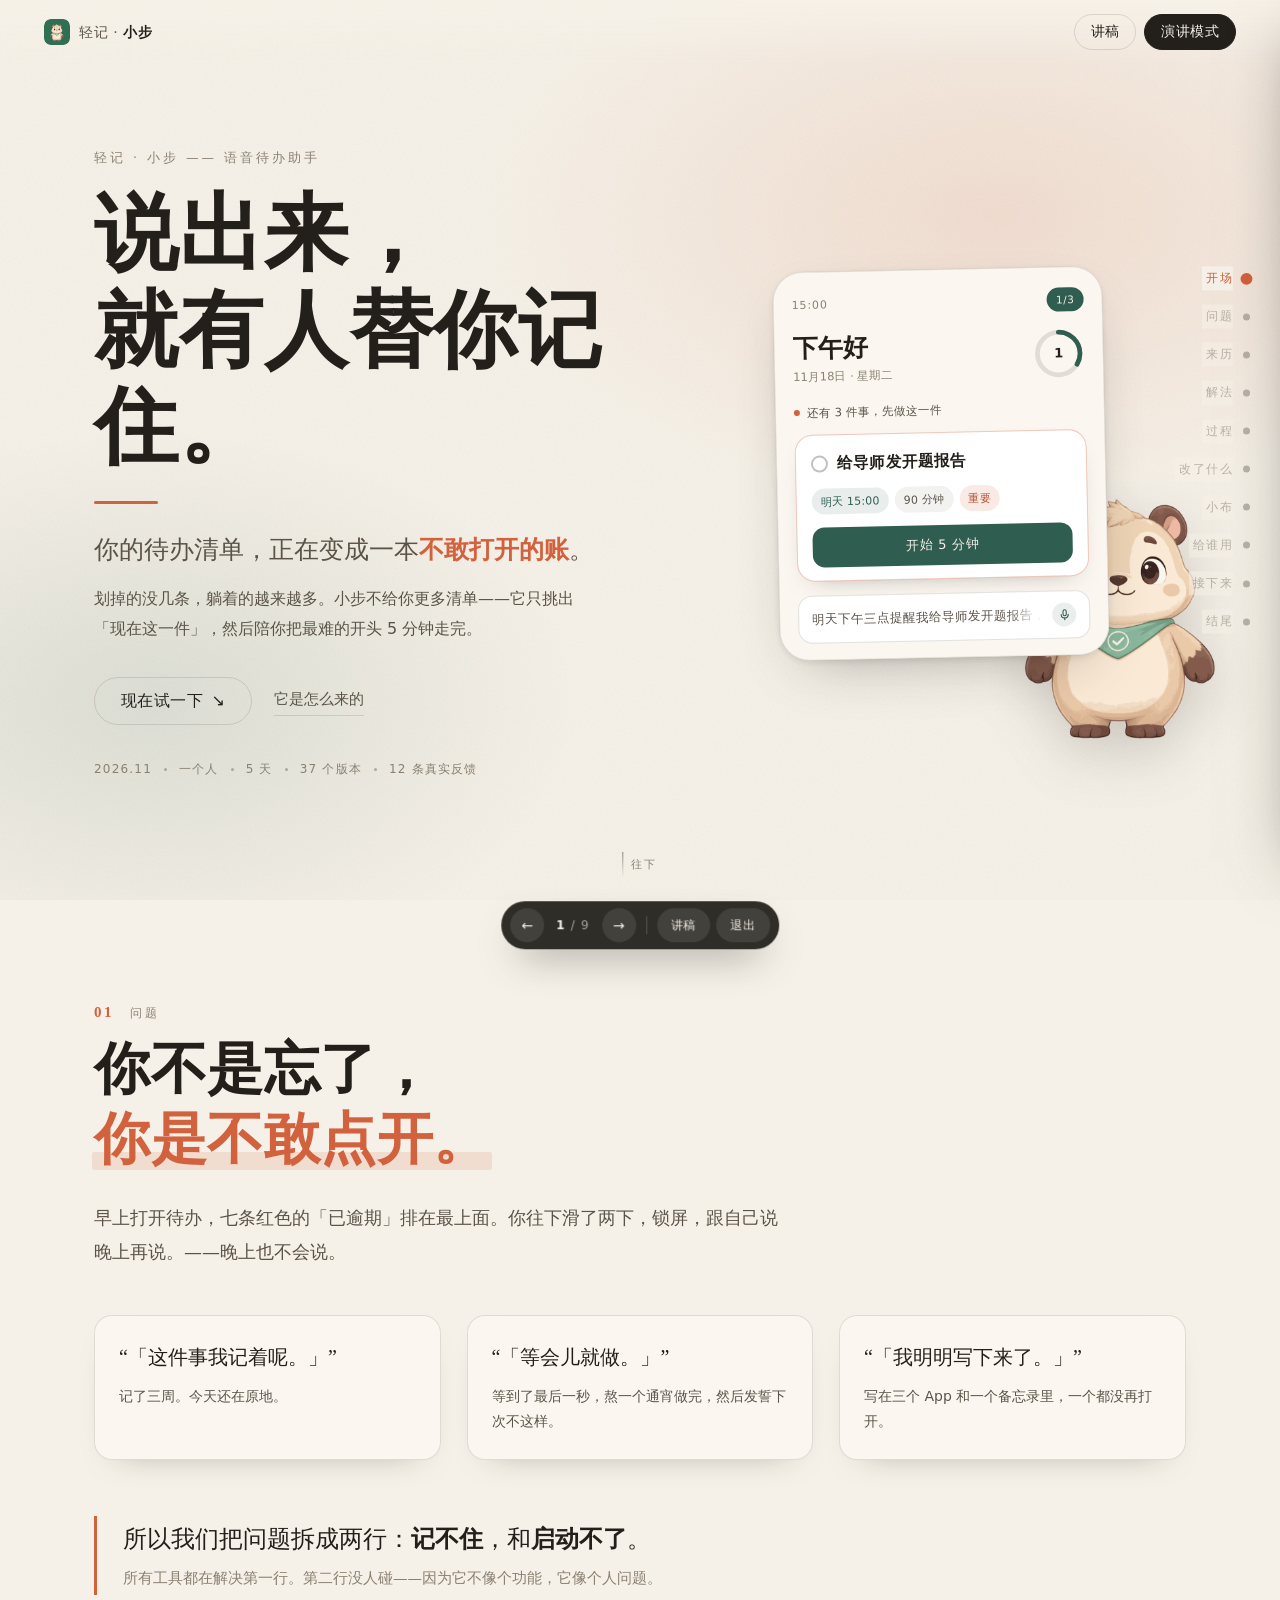
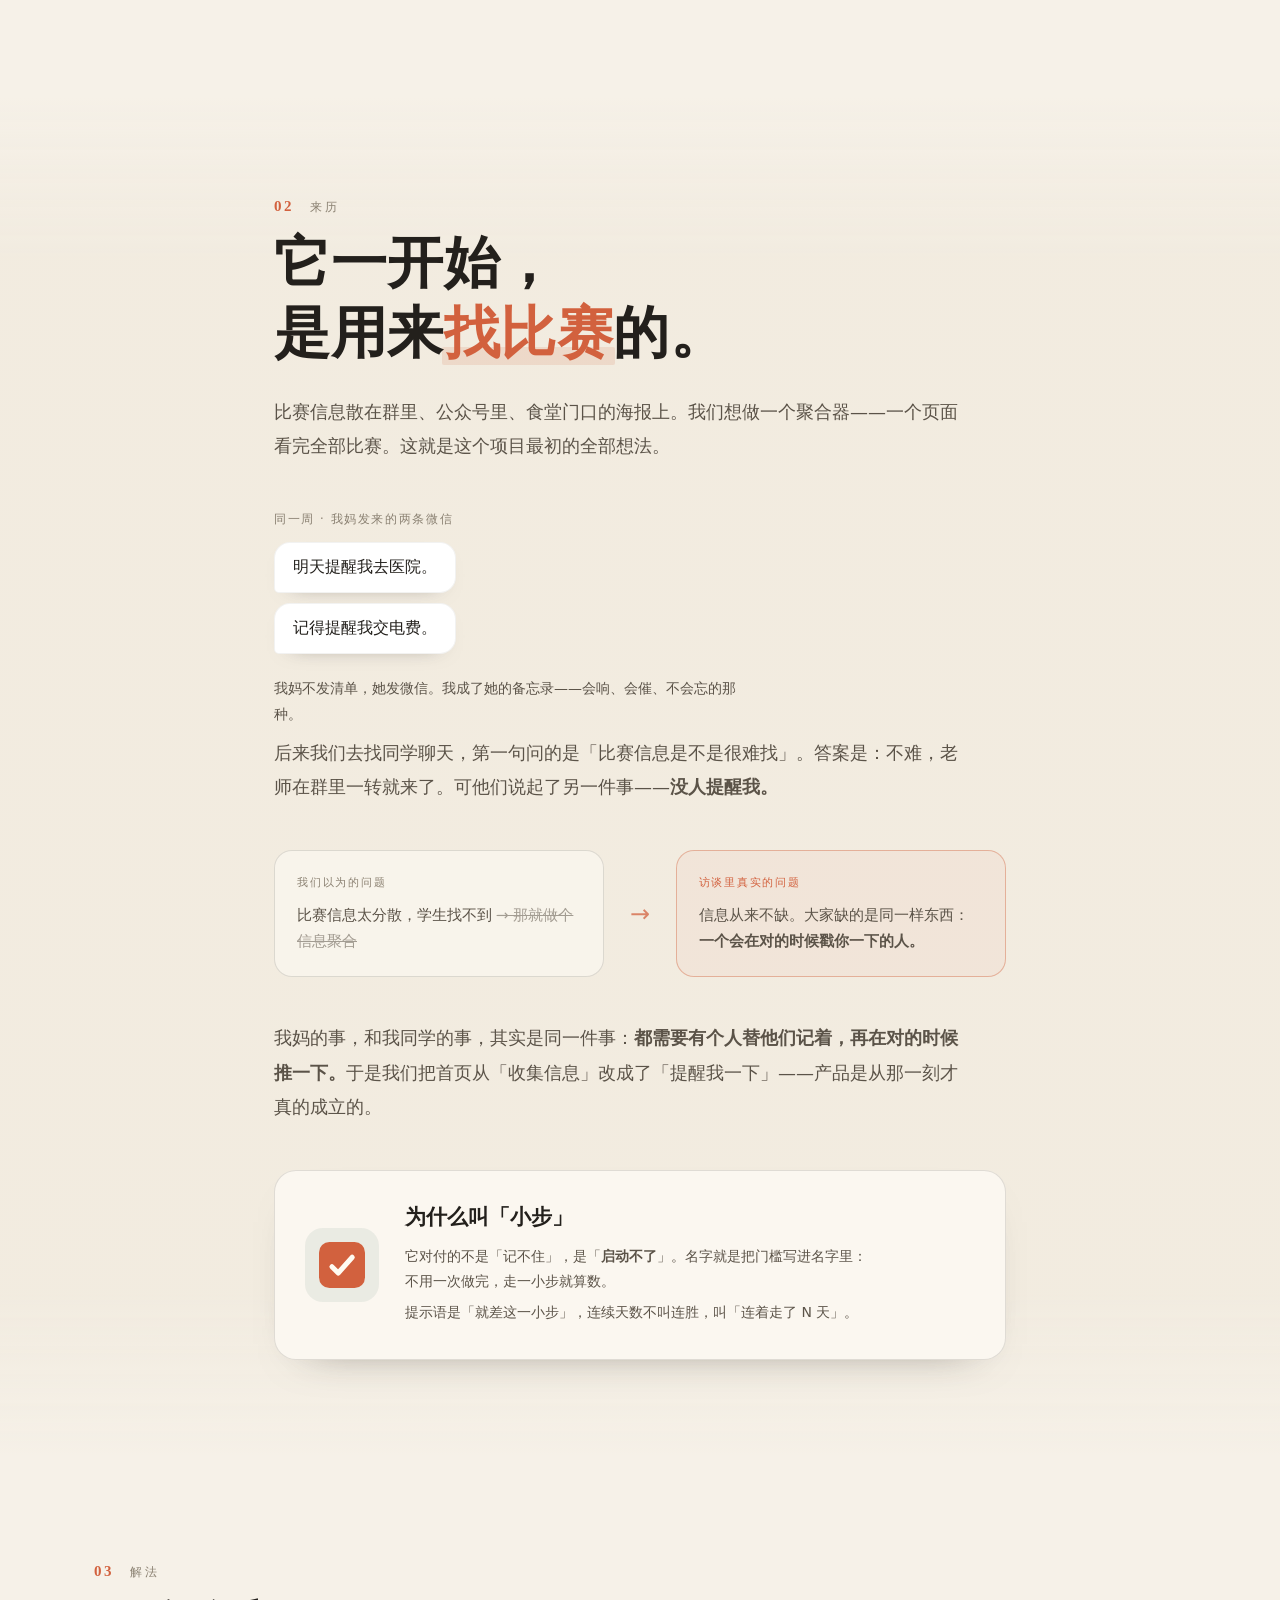
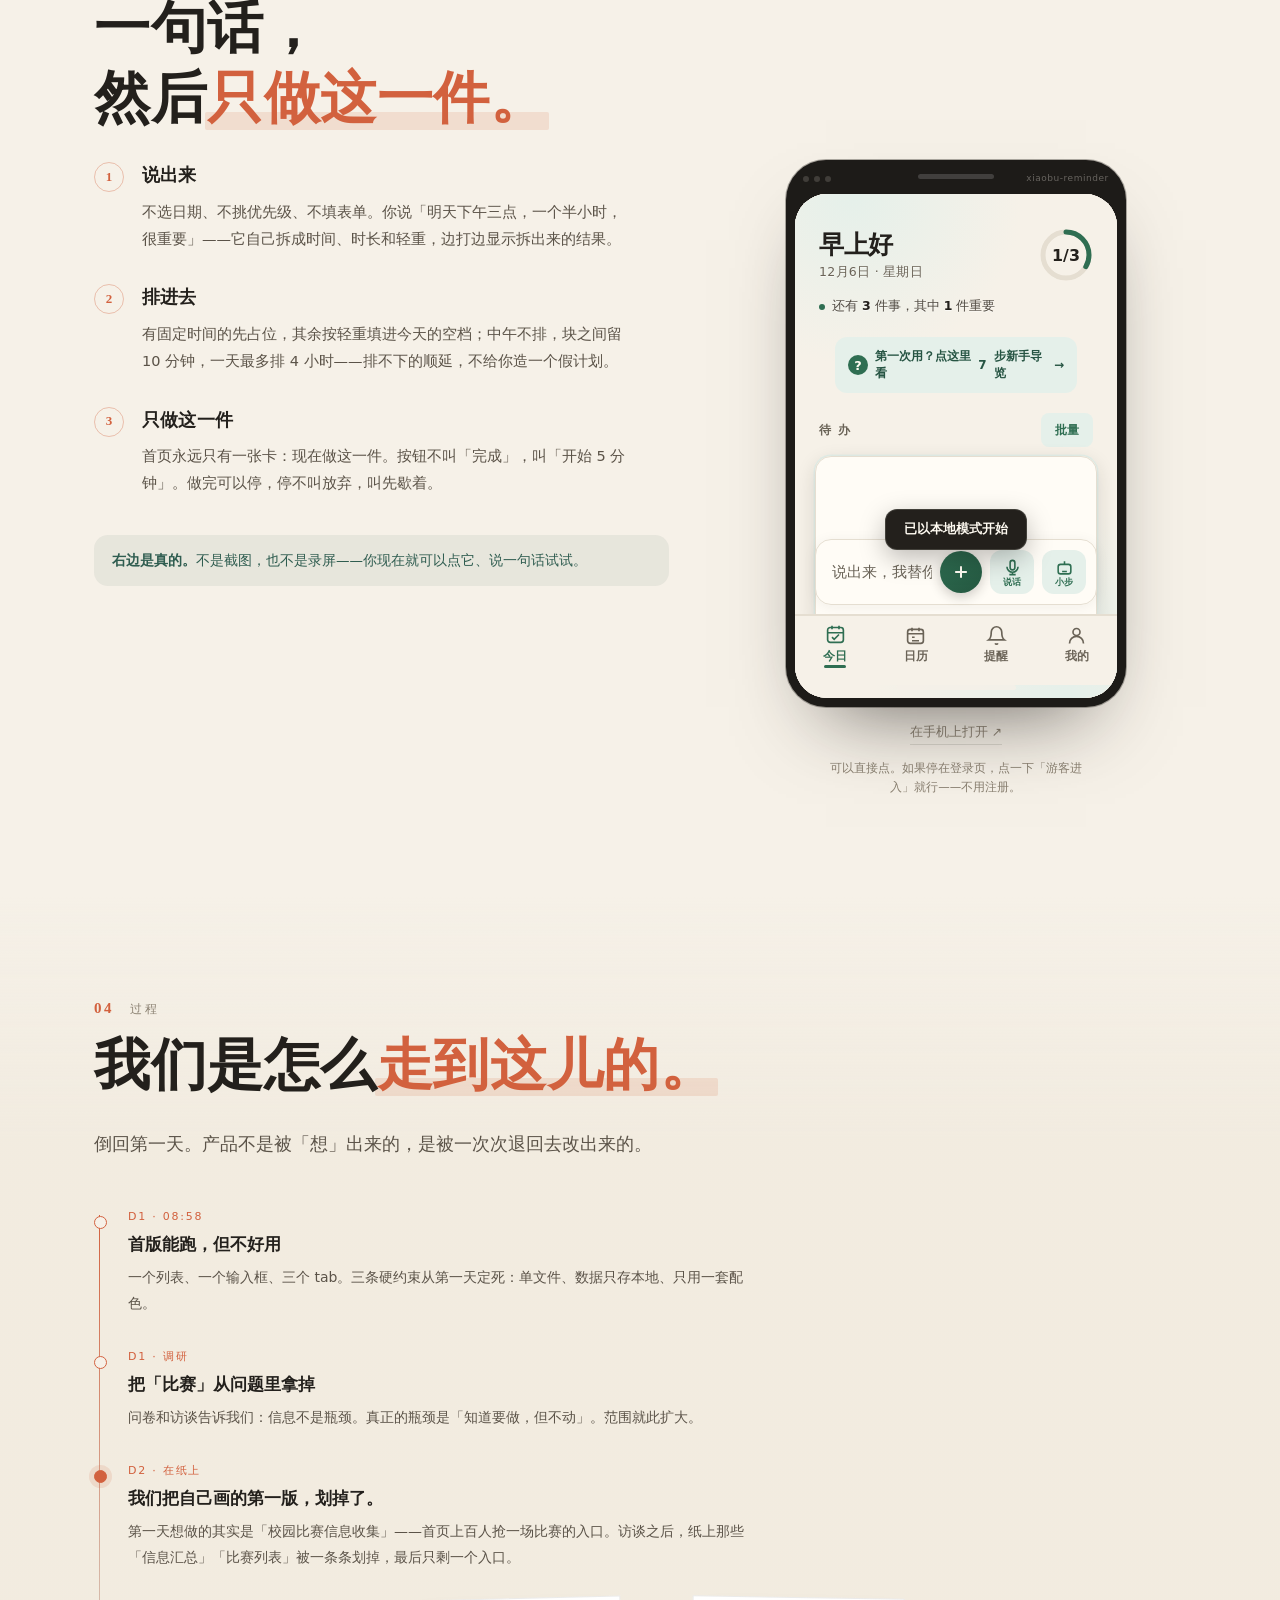
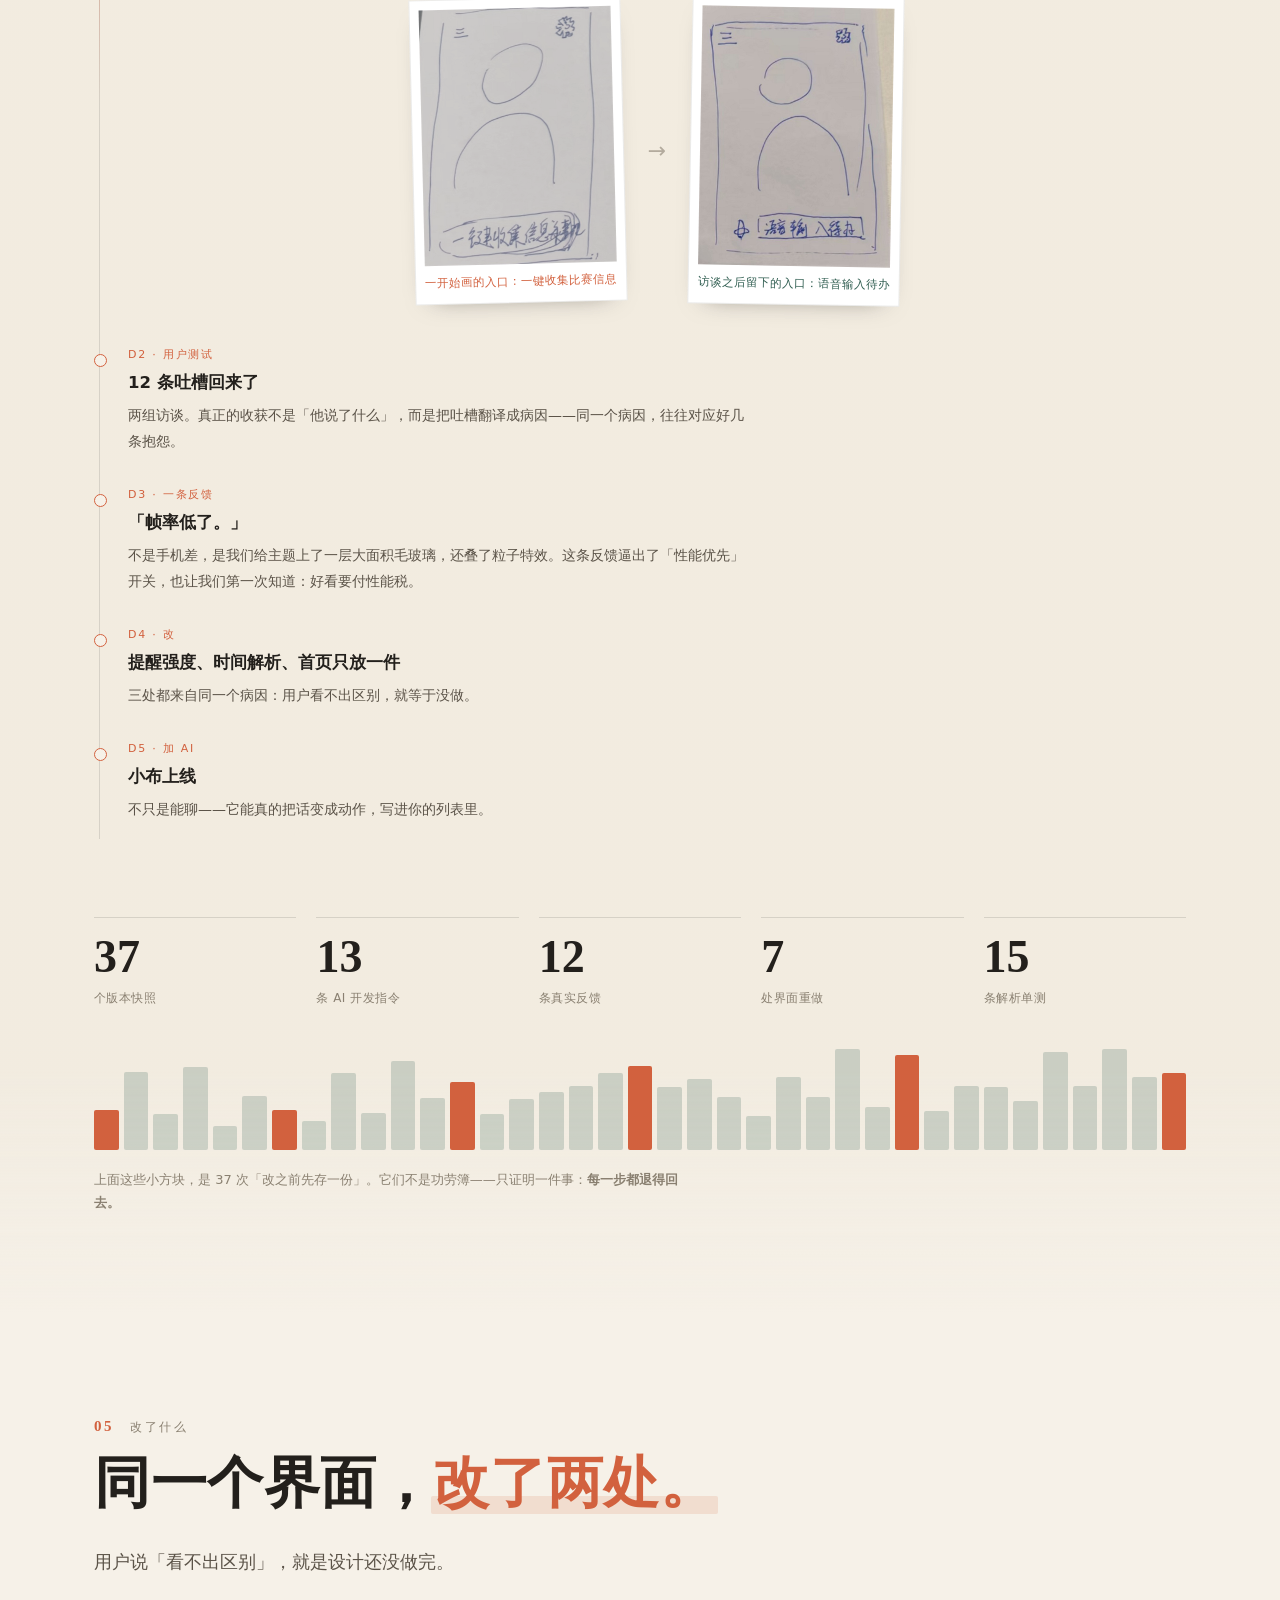
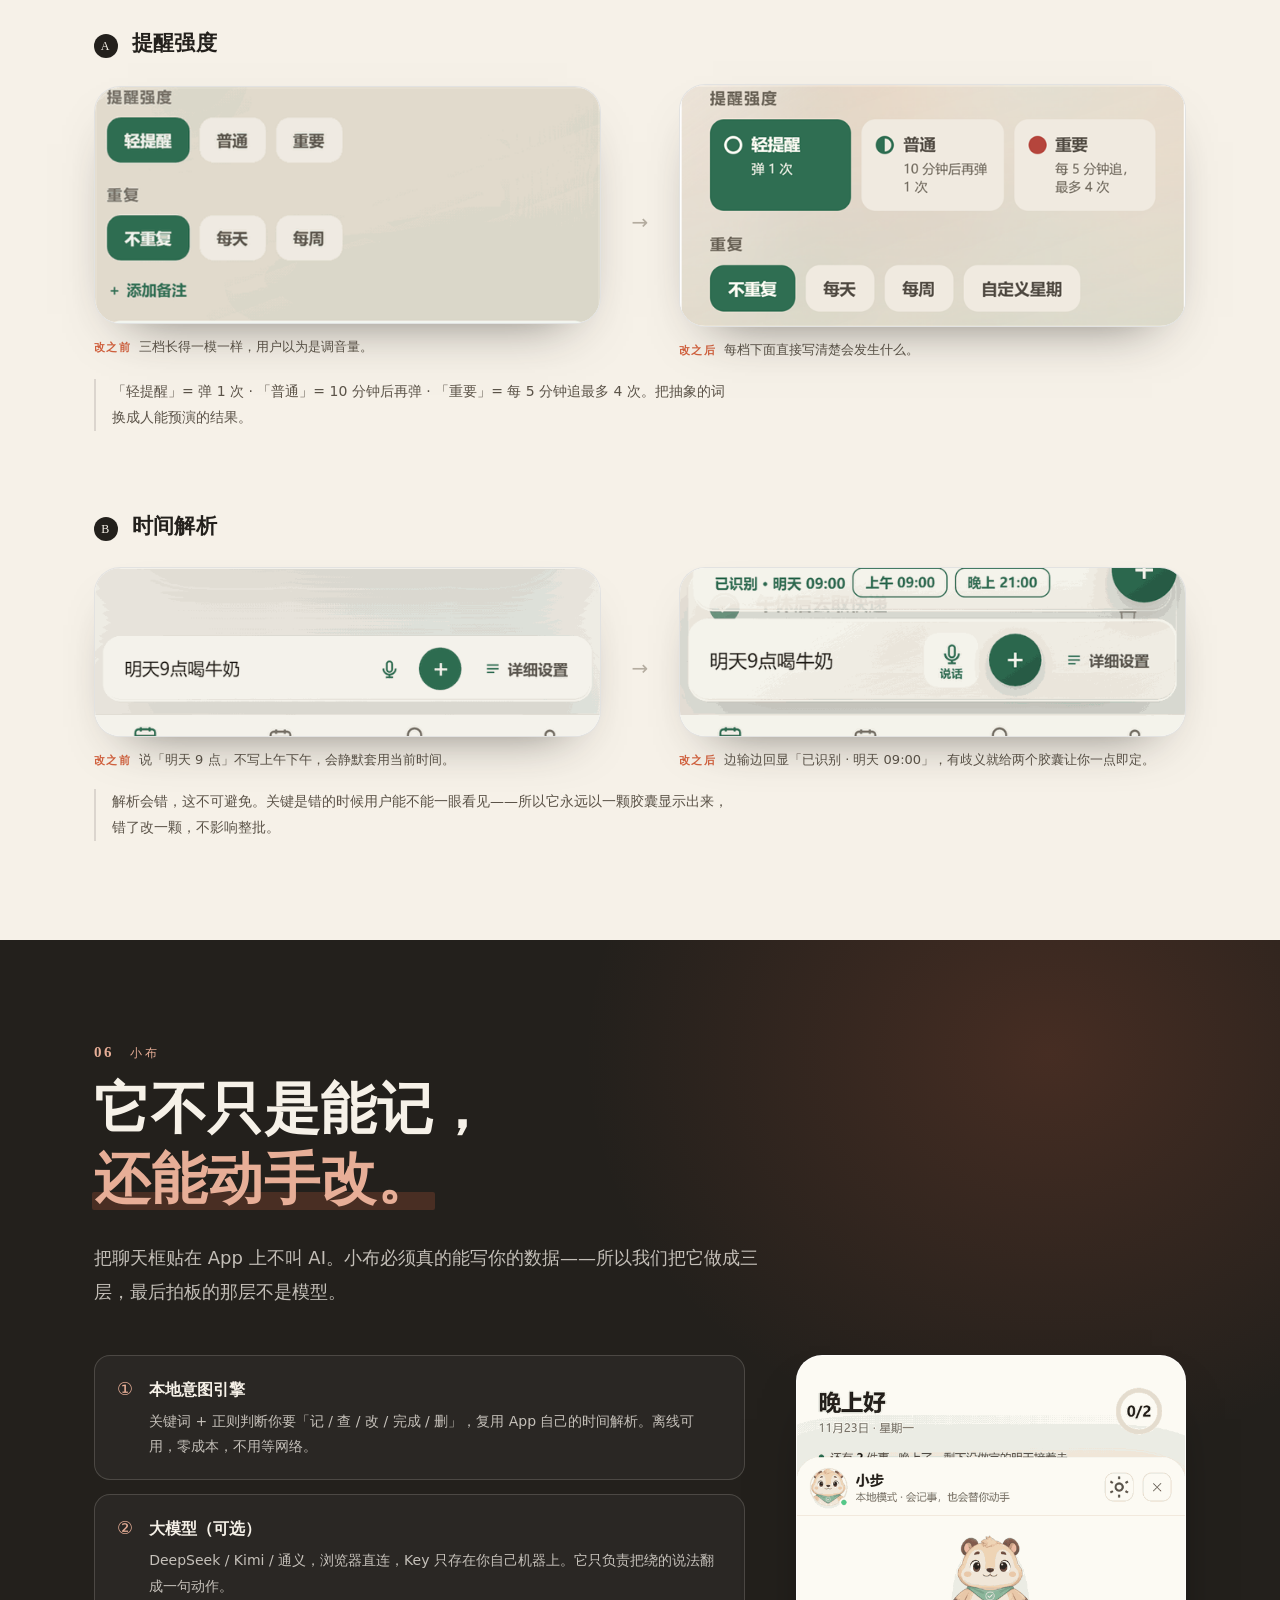
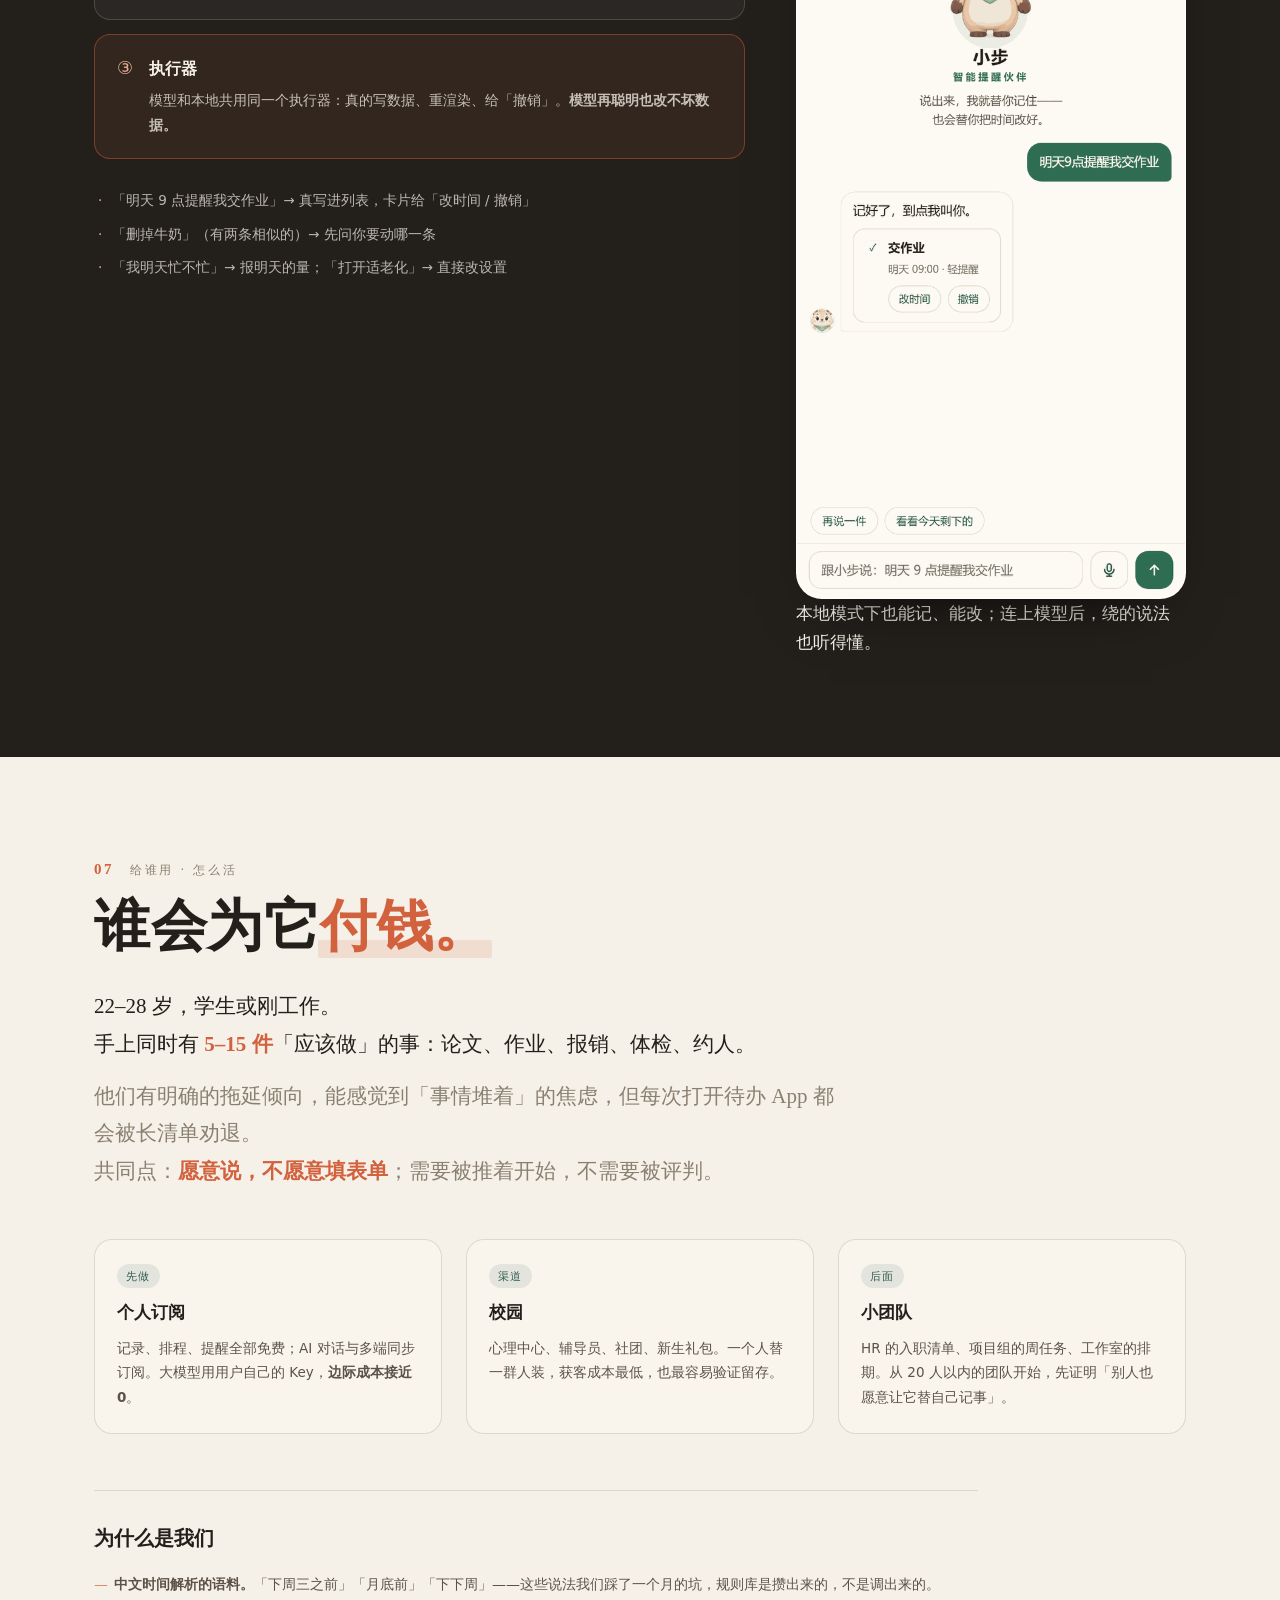
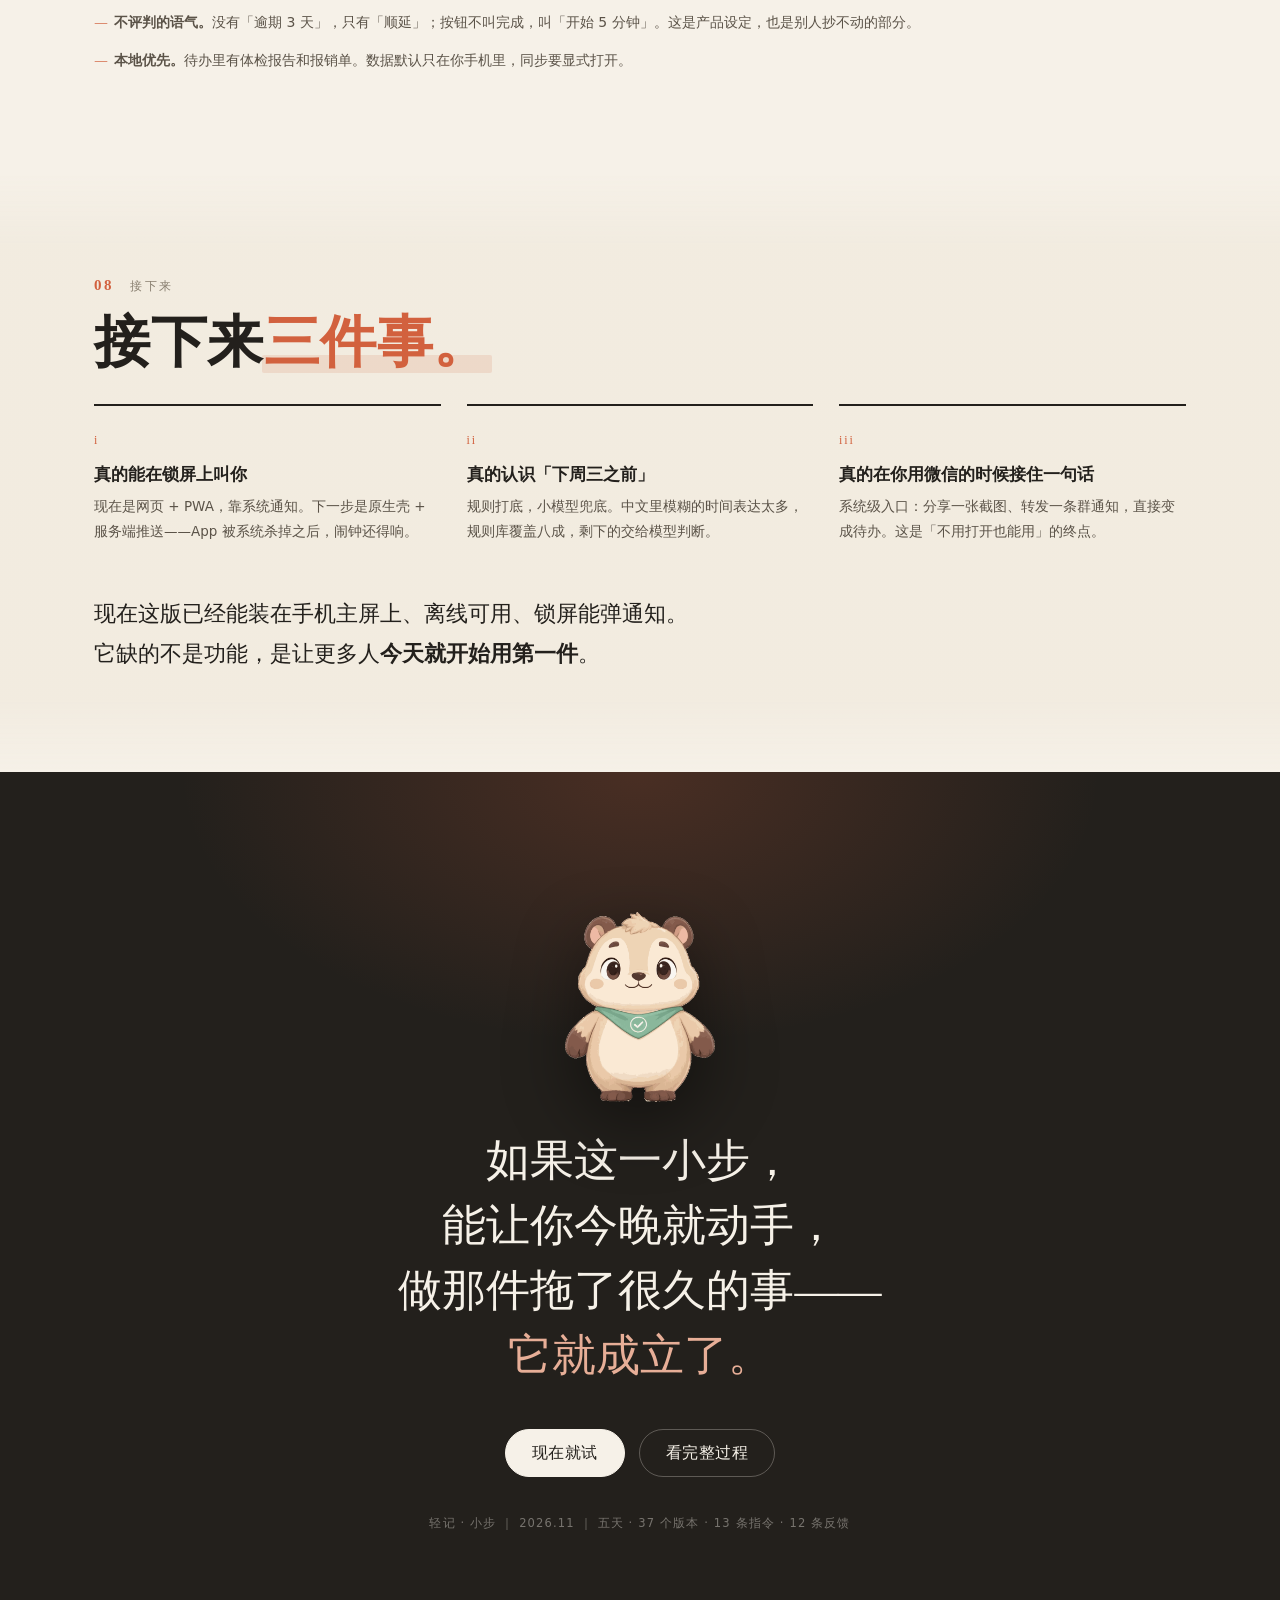
==== commit 863a070f: "域名改成 sleepzzz-h.github.io" ====
--- a/index.html
+++ b/index.html
@@ -7,18 +7,18 @@
 <meta name="description" content="轻记 · 小步：你的待办清单，正在变成一本不敢打开的账。小步只挑出「现在这一件」，陪你走完最难的开头 5 分钟。一个人、5 天、37 个版本的真实来历。">
 
 <meta property="og:type" content="website">
-<meta property="og:url" content="https://x1038604972-web.github.io/xiaobu-pitch/">
-<link rel="canonical" href="https://x1038604972-web.github.io/xiaobu-pitch/">
+<meta property="og:url" content="https://sleepzzz-h.github.io/xiaobu-pitch/">
+<link rel="canonical" href="https://sleepzzz-h.github.io/xiaobu-pitch/">
 <meta property="og:site_name" content="轻记 · 小步">
 <meta property="og:title" content="小步 · 说出来，就有人替你记住">
 <meta property="og:description" content="你的待办清单，正在变成一本不敢打开的账。小步只挑出「现在这一件」——先让你动起来，再谈计划。">
-<meta property="og:image" content="https://x1038604972-web.github.io/xiaobu-pitch/assets/og-image.png">
+<meta property="og:image" content="https://sleepzzz-h.github.io/xiaobu-pitch/assets/og-image.png">
 <meta property="og:image:width" content="1200">
 <meta property="og:image:height" content="630">
 <meta name="twitter:card" content="summary_large_image">
 <meta name="twitter:title" content="小步 · 说出来，就有人替你记住">
 <meta name="twitter:description" content="你的待办清单，正在变成一本不敢打开的账。">
-<meta name="twitter:image" content="https://x1038604972-web.github.io/xiaobu-pitch/assets/og-image.png">
+<meta name="twitter:image" content="https://sleepzzz-h.github.io/xiaobu-pitch/assets/og-image.png">
 <meta name="theme-color" content="#F6F1E8">
 <link rel="icon" href="assets/icon-180.png">
 <link rel="apple-touch-icon" href="assets/icon-180.png">
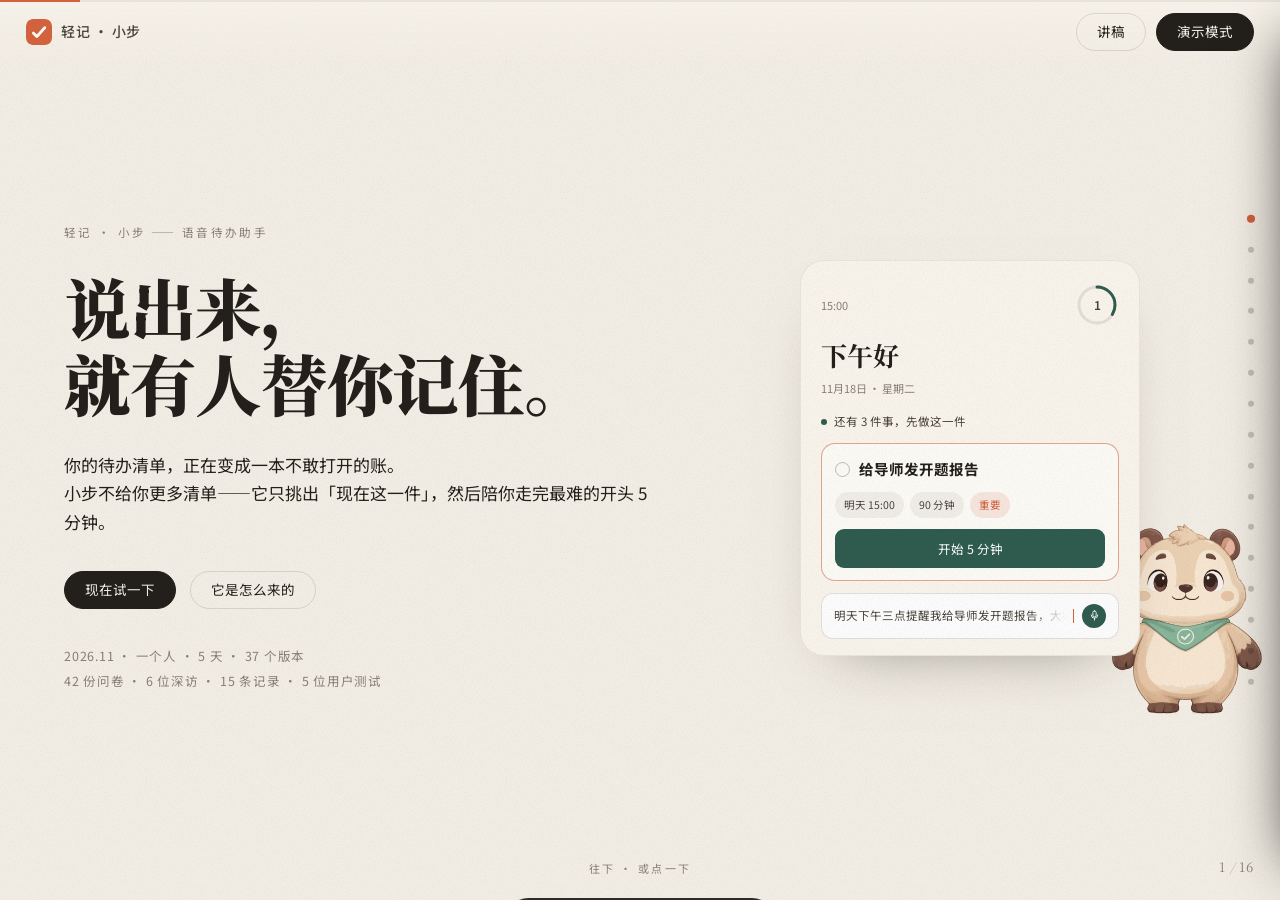
==== commit cc1f0124: "16 slides deck: research data, usability test, flow film" ====
--- a/index.html
+++ b/index.html
@@ -1,512 +1,503 @@
-﻿<!doctype html>
+<!DOCTYPE html>
 <html lang="zh-CN">
 <head>
 <meta charset="utf-8">
-<meta name="viewport" content="width=device-width, initial-scale=1, viewport-fit=cover">
+<meta name="viewport" content="width=device-width, initial-scale=1">
 <title>小步 · 说出来，就有人替你记住</title>
-<meta name="description" content="轻记 · 小步：你的待办清单，正在变成一本不敢打开的账。小步只挑出「现在这一件」，陪你走完最难的开头 5 分钟。一个人、5 天、37 个版本的真实来历。">
-
+<meta name="description" content="轻记·小步：一个只回答「现在做哪一件」的语音待办助手。42 份问卷、6 位深度访谈、5 位用户测试，把「没人提醒」做成一句话就能记下的东西。">
+<meta name="theme-color" content="#F6F1E8">
 <meta property="og:type" content="website">
 <meta property="og:url" content="https://sleepzzz-h.github.io/xiaobu-pitch/">
-<link rel="canonical" href="https://sleepzzz-h.github.io/xiaobu-pitch/">
-<meta property="og:site_name" content="轻记 · 小步">
 <meta property="og:title" content="小步 · 说出来，就有人替你记住">
-<meta property="og:description" content="你的待办清单，正在变成一本不敢打开的账。小步只挑出「现在这一件」——先让你动起来，再谈计划。">
+<meta property="og:description" content="你的待办清单，正在变成一本不敢打开的账。小步只挑出「现在这一件」。">
 <meta property="og:image" content="https://sleepzzz-h.github.io/xiaobu-pitch/assets/og-image.png">
 <meta property="og:image:width" content="1200">
 <meta property="og:image:height" content="630">
 <meta name="twitter:card" content="summary_large_image">
 <meta name="twitter:title" content="小步 · 说出来，就有人替你记住">
-<meta name="twitter:description" content="你的待办清单，正在变成一本不敢打开的账。">
+<meta name="twitter:description" content="一个只回答「现在做哪一件」的语音待办助手。">
 <meta name="twitter:image" content="https://sleepzzz-h.github.io/xiaobu-pitch/assets/og-image.png">
-<meta name="theme-color" content="#F6F1E8">
 <link rel="icon" href="assets/icon-180.png">
-<link rel="apple-touch-icon" href="assets/icon-180.png">
-<link rel="preload" as="image" href="assets/mascot-front.png">
+<link rel="canonical" href="https://sleepzzz-h.github.io/xiaobu-pitch/">
+<link rel="preconnect" href="https://fonts.googleapis.com">
+<link rel="preconnect" href="https://fonts.gstatic.com" crossorigin>
+<link href="https://fonts.googleapis.com/css2?family=Noto+Serif+SC:wght@500;700;900&family=Noto+Sans+SC:wght@300;400;500;700&display=swap" rel="stylesheet">
 <link rel="stylesheet" href="styles.css">
 </head>
 <body>
+
 <div class="grain" aria-hidden="true"></div>
-<div class="progress" aria-hidden="true"><i id="progressBar"></i></div>
+<div class="progress"><span id="progBar"></span></div>
 
 <header class="topbar">
-  <a class="brand" href="#top">
-    <img src="assets/mascot-icon.png" alt="" width="26" height="26">
-    <span>轻记 · <b>小步</b></span>
-  </a>
-  <div class="actions">
+  <a class="brand" href="#s01"><img src="assets/icon-180.png" alt="" width="26" height="26"><span>轻记 · 小步</span></a>
+  <div class="topbar-actions">
     <button class="btn ghost" id="notesBtn" type="button">讲稿</button>
-    <button class="btn solid" id="presentBtn" type="button">演讲模式</button>
+    <button class="btn solid" id="presentBtn" type="button">演示模式</button>
   </div>
 </header>
 
 <nav class="rail" id="rail" aria-label="章节导航"></nav>
-
-<main id="top">
-
-  <!-- ══════════ HERO ══════════ -->
-  <section class="hero" id="hero" data-title="开场"
-    data-note="【开场 20 秒】不要先讲产品。先问一句：这周有没有一件事，你记着要做，但一直没开？停两秒，等他们点头。然后说：我们做的事，就是把它变成「下一件」——说完闭嘴，让首屏自己打字。">
-    <div class="wrap hero-grid">
-      <div class="hero-copy">
-        <p class="kicker reveal">轻记 · 小步 —— 语音待办助手</p>
-        <h1 class="reveal">说出来，<br>就有人替你记住。</h1>
-        <p class="lede reveal">你的待办清单，正在变成一本<em>不敢打开的账</em>。</p>
-        <p class="sub reveal">划掉的没几条，躺着的越来越多。小步不给你更多清单——它只挑出「现在这一件」，然后陪你把最难的开头 5 分钟走完。</p>
-        <div class="hero-cta reveal">
-          <a class="btn big" href="#s03">现在试一下 <span aria-hidden="true">↘</span></a>
-          <a class="link" href="#s01">它是怎么来的</a>
-        </div>
-        <p class="hero-meta reveal"><span>2026.11</span><i></i><span>一个人</span><i></i><span>5 天</span><i></i><span>37 个版本</span><i></i><span>12 条真实反馈</span></p>
-      </div>
-
-      <div class="hero-stage reveal" aria-hidden="true">
-        <div class="stage-glow"></div>
-
-        <div class="mock">
-          <div class="mock-top">
-            <span class="mock-time">15:00</span>
-            <span class="mock-badge" id="mockCount">1/3</span>
+<div class="pager"><span id="pagerNow">1</span><i>/</i><span id="pagerAll">15</span></div>
+
+<main class="slides" id="slides">
+
+<!-- ══════════ 01 封面 ══════════ -->
+<section class="slide hero" id="s01" data-title="开场"
+  data-note="【20 秒】先问一句：这周有没有一件事，你记着要做，但一直没开始？停两秒，等他们点头。然后说：我们做的，就是把它变成「下一件」。">
+  <div class="wrap hero-wrap">
+    <div class="hero-copy">
+      <p class="eyebrow reveal">轻记 · 小步 —— 语音待办助手</p>
+      <h1 class="reveal">说出来，<br>就有人替你记住。</h1>
+      <p class="lede reveal">你的待办清单，正在变成一本不敢打开的账。<br>小步不给你更多清单——它只挑出「现在这一件」，然后陪你走完最难的开头 5 分钟。</p>
+      <div class="hero-actions reveal">
+        <a class="btn solid" href="#s09">现在试一下</a>
+        <a class="btn ghost" href="#s03">它是怎么来的</a>
+      </div>
+      <p class="meta reveal">2026.11 · 一个人 · 5 天 · 37 个版本<br>42 份问卷 · 6 位深访 · 15 条记录 · 5 位用户测试</p>
+    </div>
+
+    <div class="hero-visual reveal">
+      <div class="mock">
+        <div class="mock-top"><span>15:00</span><span class="ring"><svg viewBox="0 0 44 44" aria-hidden="true"><circle cx="22" cy="22" r="18" class="ring-bg"/><circle cx="22" cy="22" r="18" class="ring-fg" id="ringFg"/></svg><b id="ringNum">0</b></span></div>
+        <div class="mock-hi">下午好</div>
+        <div class="mock-date">11月18日 · 星期二</div>
+        <div class="mock-line"><i></i>还有 3 件事，先做这一件</div>
+        <div class="mock-card" id="mockCard">
+          <div class="mock-task"><span class="mock-check"></span>给导师发开题报告</div>
+          <div class="mock-chips" id="cardChips">
+            <span class="chip">明天 15:00</span>
+            <span class="chip">90 分钟</span>
+            <span class="chip hot">重要</span>
           </div>
-          <div class="mock-head">
-            <div>
-              <h3>下午好</h3>
-              <p>11月18日 · 星期二</p>
-            </div>
-            <div class="ring"><svg viewBox="0 0 44 44"><circle cx="22" cy="22" r="18"/><circle class="on" cx="22" cy="22" r="18"/></svg><span id="ringTxt">1</span></div>
+          <button class="mock-start" type="button">开始 5 分钟</button>
+        </div>
+        <div class="mock-input">
+          <span id="typed"></span><i class="caret"></i>
+          <span class="mock-mic" aria-hidden="true"><svg viewBox="0 0 24 24"><path d="M12 3.5a3 3 0 0 1 3 3v5a3 3 0 0 1-6 0v-5a3 3 0 0 1 3-3Z"/><path d="M6 11a6 6 0 0 0 12 0M12 17v3.5"/></svg></span>
+        </div>
+      </div>
+      <img class="peek" src="assets/mascot-front.png" alt="小布">
+    </div>
+  </div>
+  <span class="scroll-hint">往下 · 或点一下</span>
+</section>
+
+<!-- ══════════ 02 问题 ══════════ -->
+<section class="slide" id="s02" data-title="问题"
+  data-note="【30 秒】别念清单。讲一个你亲眼见过的场景：你自己或室友，备忘录里躺着十几条，一条都没动。然后给结论——问题不是记不住，是启动不了。大多数工具只解决前一个。">
+  <div class="wrap">
+    <p class="kicker reveal">01　问题</p>
+    <h2 class="reveal">你不是忘了，<br><em>你是不敢点开。</em></h2>
+    <p class="lead reveal">早上打开待办，七条红色的「已逾期」排在最上面。你往下滑了两下，锁屏，跟自己说晚上再说。——晚上也不会说。</p>
+
+    <div class="notes3">
+      <div class="slip reveal"><b>「这件事我记着呢。」</b><span>记了三周。今天还在原地。</span></div>
+      <div class="slip reveal"><b>「等会儿就做。」</b><span>等到了最后一秒，熬一个通宵做完，然后发誓下次不这样。</span></div>
+      <div class="slip reveal"><b>「我明明写下来了。」</b><span>写在三个 App 和一个备忘录里，一个都没再打开。</span></div>
+    </div>
+
+    <div class="pull reveal">
+      <p>所以我们把问题拆成两行：<b>记不住</b>，和<b>启动不了</b>。</p>
+      <small>所有工具都在解决第一行。第二行没人碰——因为它不像个功能，它像个人问题。</small>
+    </div>
+  </div>
+</section>
+
+<!-- ══════════ 03 来历 ══════════ -->
+<section class="slide" id="s03" data-title="来历"
+  data-note="【70 秒】讲两件事，别讲方法。第一件：这个项目原来是做「校园比赛信息收集」的，第一天画的第一版是「一键收集比赛信息」（指左边那张，已经被划掉）。第二件：我妈不发清单，她发微信让我提醒她——我成了她的备忘录。然后讲访谈：比赛信息不难找，老师一转就来了，他们说起的另一件事是「没人提醒我」。最后一句：这两件事是同一件事，所以首页从「收集信息」改成了「提醒我一下」。">
+  <div class="wrap">
+    <p class="kicker reveal">02　来历</p>
+    <h2 class="reveal">它一开始，<br>是用来<em>找比赛</em>的。</h2>
+
+    <div class="two">
+      <div class="col">
+        <p class="lead reveal">比赛信息散在群里、公众号里、食堂门口的海报上。我们想做一个聚合器——一个页面看完全部比赛。第一天画的第一版，就是「一键收集比赛信息」。</p>
+
+        <div class="scene reveal">
+          <span class="scene-tag">同一周 · 我妈发来的两条微信</span>
+          <p class="scene-msg">明天提醒我去医院。</p>
+          <p class="scene-msg">记得提醒我交电费。</p>
+          <p class="scene-note">我妈不发清单，她发微信。我成了她的备忘录——会响、会催、不会忘的那种。</p>
+        </div>
+
+        <p class="lead reveal">后来我们去找同学聊天，问「比赛信息是不是很难找」。答案是：不难，老师在群里一转就来了。可他们说起了另一件事——<b>没人提醒我。</b></p>
+      </div>
+
+      <div class="col wire-col reveal">
+        <div class="wire dead">
+          <span class="wire-tag">第一版 · 访谈前</span>
+          <img src="assets/wire-v1.svg" alt="第一版手绘：首页是一键收集比赛信息" width="220" height="400">
+          <span class="wire-note">「一键收集比赛信息」——被我们划掉了</span>
+        </div>
+        <div class="wire-arrow" aria-hidden="true">→</div>
+        <div class="wire live">
+          <span class="wire-tag">现在 · 访谈后</span>
+          <img src="assets/wire-v2.svg" alt="现在：首页只回答现在做哪一件" width="220" height="400">
+          <span class="wire-note">只剩一个入口：说出来</span>
+        </div>
+      </div>
+    </div>
+
+    <p class="lead tight reveal">我妈的事，和我同学的事，其实是同一件事：<b>都需要有个人替他们记着，再在对的时候推一下。</b>于是我们把首页从「收集信息」改成了「提醒我一下」——产品是从那一刻才真的成立的。</p>
+  </div>
+</section>
+
+<!-- ══════════ 04 方法 ══════════ -->
+<section class="slide" id="s04" data-title="方法"
+  data-note="【50 秒】这一页只证明一件事：这些话不是我们编的。42 份问卷、6 位深访、15 条原始记录、5 位用户测试，都是同一批同学和真实用户。强调「0 提示、不给选项」和「时间码可回溯」——这是方法，不是嘴。最后一句：三条假设，一条被推翻、一条被改写、一条悬着。">
+  <div class="wrap">
+    <p class="kicker reveal">03　研究</p>
+    <h2 class="reveal">我们没猜，<br>我们去<em>问了</em>。</h2>
+    <p class="lead reveal">两轮：先问「卡在哪」，再问「能不能自己做完」。所有原话都带时间码，可以回溯到录音。</p>
+
+    <div class="stats">
+      <div class="stat reveal"><b>42</b><span>份问卷</span><i>校内群投放，六道封闭题</i></div>
+      <div class="stat reveal"><b>6</b><span>位深度访谈</span><i>4 个专业 · 横跨 3 个年级</i></div>
+      <div class="stat reveal"><b>15</b><span>条原始记录</span><i>每条只记一个观点，编 E01–E15</i></div>
+      <div class="stat reveal"><b>5</b><span>位用户测试</span><i>从大学生到 50 岁家长</i></div>
+    </div>
+
+    <div class="notes3 tight">
+      <div class="mini reveal"><b>怎么问</b>半结构化，单场 3–6 分钟，当场录音，本地转写逐字稿，不做二次改写。</div>
+      <div class="mini reveal"><b>怎么记</b>受访者 A–F 匿名编号，括号里是录音时间码，任何一句都能回溯。</div>
+      <div class="mini reveal"><b>怎么防带偏</b>0 提示、不给选项，只追问「当时你在做什么」。</div>
+    </div>
+
+    <div class="hypo reveal">
+      <span class="hypo-label">三条假设，最后长这样</span>
+      <div class="hypo-row"><b>H1</b> 学生缺少比赛信息来源<em class="half">部分推翻</em><span>来源其实存在，5/6 来自老师转发。缺的是承接与跟进。</span></div>
+      <div class="hypo-row"><b>H2</b> 不用日历，是因为不知道有这类工具<em class="no">推翻</em><span>他们知道，只是嫌麻烦、还在犹豫。</span></div>
+      <div class="hypo-row"><b>H3</b> 只要提前提醒截止，就能减少错过<em class="maybe">不确定</em><span>有人说提前三天，有人说提前两三小时——时机本身是变量。</span></div>
+    </div>
+  </div>
+</section>
+
+<!-- ══════════ 05 发现 01 ══════════ -->
+<section class="slide" id="s05" data-title="发现 01"
+  data-note="【40 秒】信息不是没有，是被一条转发链垄断。5/6 靠老师转发，0/6 自己检索。链条一断——群解散、消息沉底、换老师——痕迹都不留。别展开数据，讲「群解散了，聊天记录没了」这一句就够。">
+  <div class="wrap">
+    <p class="kicker reveal">04　发现 01</p>
+    <h2 class="reveal">信息不是没有，<br>是被一条<em>转发链</em>垄断。</h2>
+
+    <div class="bigrow">
+      <div class="big reveal"><b>5<span>/6</span></b><p>首次获知来自老师、辅导员、教务转发</p></div>
+      <div class="big reveal"><b>0<span>/6</span></b><p>靠自己检索发现新比赛</p></div>
+      <div class="big reveal"><b>2<span>/6</span></b><p>事后已经找不到通知原文</p></div>
+    </div>
+
+    <blockquote class="quote reveal">
+      <p>「一般这种比赛是指导老师分享到群里，然后我们带着自己的项目去报名参加的。」</p>
+      <cite>受访者 A｜工业设计 24 级｜00:00:59</cite>
+    </blockquote>
+
+    <p class="lead tight reveal">问卷是同向的：<b>班级/社团群 50.0%</b>，老师通知或同学转告 28.6%——<b>78.6% 的第一步都发生在群里</b>。链条一断（群解散、消息沉底、换了任课老师），信息连痕迹都不留。</p>
+  </div>
+</section>
+
+<!-- ══════════ 06 发现 02 ══════════ -->
+<section class="slide" id="s06" data-title="发现 02"
+  data-note="【40 秒】第二件：截止时间没有任何外部容器接住。6 个人里没有一个把截止写进日历或清单。不是不会用，是嫌麻烦。他们的替代方案是「人肉提醒」——同学之间互相转告，有效，但依赖别人也记得。">
+  <div class="wrap">
+    <p class="kicker reveal">05　发现 02</p>
+    <h2 class="reveal">截止时间，<br>没有一个<em>外部容器</em>接住它。</h2>
+
+    <div class="bigrow">
+      <div class="big reveal"><b>0<span>/6</span></b><p>把截止日期写进日历、待办或清单</p></div>
+      <div class="big reveal"><b>50<span>%</span></b><p>问卷里选「靠脑子记」（21/42）</p></div>
+      <div class="big reveal"><b>17<span>%</span></b><p>用日历或清单类工具（7/42）</p></div>
+    </div>
+
+    <blockquote class="quote reveal">
+      <p>「我们现在就只能基本上就只能靠脑袋去记了。因为会投很多个比赛。」</p>
+      <cite>受访者 C｜艺术与科技 大三｜00:01:25</cite>
+    </blockquote>
+
+    <p class="lead tight reveal">不是不会用，是嫌麻烦——「记日历，稍微有点麻烦」。现在的替代方案是<b>人肉提醒</b>：同学之间互相转告。它有效，但它依赖别人也记得。</p>
+  </div>
+</section>
+
+<!-- ══════════ 07 发现 03 ══════════ -->
+<section class="slide" id="s07" data-title="发现 03"
+  data-note="【50 秒】这一页是全场最反直觉的：漏点不在「没听说」，在「听说了但没跟上」，而且集中在截止前 1–3 天。三个故事各讲一句：变更（省赛复活赛提前，一小时拷进 U 盘）、犹豫（怕精力不够，一直拖）、开始太晚（截止前一天材料没做完）。收口：从想参加到能提交，没有人在关键节点接一次手。">
+  <div class="wrap">
+    <p class="kicker reveal">06　发现 03</p>
+    <h2 class="reveal">真正的漏点，<br>在截止前<em>一到三天</em>。</h2>
+
+    <div class="notes3">
+      <div class="case reveal">
+        <span class="case-tag">变更没接住</span>
+        <p>省赛的复活赛流程提前了，他上课中途用一小时把材料拷进 U 盘赶去录影——「差一点就差一点就错过了」。</p>
+        <cite>受访者 A｜00:01:41</cite>
+      </div>
+      <div class="case reveal">
+        <span class="case-tag">犹豫期没有终点</span>
+        <p>「怕精力不够，就比较犹豫。」没有人给「要不要参加」设一个最后决定日，于是拖到截止前一天才想起。</p>
+        <cite>受访者 D｜会计 22 级</cite>
+      </div>
+      <div class="case reveal">
+        <span class="case-tag">开始太晚</span>
+        <p>第一次申报，不知道完整材料长什么样；截止前一天才发现有些东西没做完，最后和老师商量放弃。</p>
+        <cite>受访者 F｜马克思主义理论</cite>
+      </div>
+    </div>
+
+    <div class="pull reveal">
+      <p>从「想参加」到「能提交」之间，<b>没有人在关键节点上接一次手。</b></p>
+      <small>所以我们不做一个「更多信息的地方」，我们做一个「到点戳你一下的人」。</small>
+    </div>
+  </div>
+</section>
+
+<!-- ══════════ 08 原话 ══════════ -->
+<section class="slide dark" id="s08" data-title="原话"
+  data-note="【40 秒】只念三句，别解释。念完第三句停一下：它反驳了「越早提醒越好」这个直觉——这也是我们为什么把提醒做成「到点才响」，而不是提前三天轰炸。">
+  <div class="wrap">
+    <p class="kicker reveal">07　原话</p>
+    <h2 class="reveal">他们自己的说法，<br><em>一字未改。</em></h2>
+
+    <div class="quotes">
+      <figure class="q reveal">
+        <p>「我们现在就只能基本上就只能靠脑袋去记了。」</p>
+        <figcaption>受访者 C｜艺术与科技｜00:01:25　<span>记录成本</span></figcaption>
+      </figure>
+      <figure class="q reveal">
+        <p>「因为那个群好像已经解散了，就没有聊天记录了。」</p>
+        <figcaption>受访者 A｜工业设计 24 级｜00:02:15　<span>信息可追溯性</span></figcaption>
+      </figure>
+      <figure class="q reveal">
+        <p>「提前三天太早了……像高铁那种提前两三个小时，差不多吧。」</p>
+        <figcaption>受访者 E｜艺术与科技｜00:04:39　<span>提醒时机</span></figcaption>
+      </figure>
+    </div>
+
+    <p class="lead tight reveal">第三句值得单独说：它<b>反驳了「越早提醒越好」</b>。所以我们的提醒不是提前三天轰炸，而是「到点才响、响了能回应」。</p>
+  </div>
+</section>
+
+<!-- ══════════ 09 解法 + 演示 ══════════ -->
+<section class="slide" id="s09" data-title="解法"
+  data-note="【70 秒】停在这里，让他们点。左边是三步，右边是真实运行的产品——不是截图，不是录屏拼接，是本地跑的单文件网页。随便说一句，比如「明天下午三点提醒我给导师发开题报告，一个半小时，很重要」，让他们看它把时间、时长、轻重拆出来，然后只剩下一张卡。">
+  <div class="wrap two-wide">
+    <div class="col">
+      <p class="kicker reveal">08　解法</p>
+      <h2 class="reveal">说一句话，<br>它替你<em>排进今天</em>。</h2>
+
+      <ol class="steps">
+        <li class="reveal"><b>说出来</b><span>不选日期、不挑优先级、不填表单。你说「明天下午三点，一个半小时，很重要」——它自己拆成时间、时长和轻重，边打边显示拆出来的结果。</span></li>
+        <li class="reveal"><b>排进去</b><span>有固定时间的先占位，其余按轻重填进今天的空档；中午不排，块间留 10 分钟，一天最多排 4 小时——排不下的顺延，不给你造一个假计划。</span></li>
+        <li class="reveal"><b>只做这一件</b><span>首页永远只有一张卡：现在做这一件。按钮不叫「完成」，叫「开始 5 分钟」。做完可以停，停不叫放弃，叫先歇着。</span></li>
+      </ol>
+    </div>
+
+    <div class="col demo reveal">
+      <div class="phone">
+        <div class="phone-notch"><i></i><i></i><i></i></div>
+        <div class="phone-screen">
+          <div class="film" id="film" role="img" aria-label="小步使用流程演示">
+            <img class="film-a" src="assets/now-home.png" alt="">
+            <img class="film-b" alt="">
+            <div class="film-bar"><span id="filmProg"></span></div>
+            <button class="film-toggle" id="filmToggle" type="button">暂停</button>
           </div>
-          <p class="mock-line"><i class="dot"></i>还有 3 件事，先做这一件</p>
-
-          <div class="mock-card" id="mockCard">
-            <div class="mock-card-h">
-              <span class="cb"></span>
-              <b id="cardTitle">给导师发开题报告</b>
-            </div>
-            <div class="mock-chips" id="cardChips">
-              <span class="chip time">明天 15:00</span>
-              <span class="chip dur">90 分钟</span>
-              <span class="chip imp">重要</span>
-            </div>
-            <button class="mock-start" type="button" tabindex="-1">开始 5 分钟</button>
-          </div>
-
-          <div class="mock-input">
-            <span class="caret-line"><span id="typed"></span><span class="caret"></span></span>
-            <span class="mic" aria-hidden="true"><svg viewBox="0 0 24 24" width="13" height="13" fill="none" stroke="currentColor" stroke-width="2" stroke-linecap="round"><rect x="9" y="2.5" width="6" height="11" rx="3"/><path d="M5.5 11a6.5 6.5 0 0 0 13 0"/><path d="M12 17.5V21"/></svg></span>
-          </div>
-        </div>
-
-        <img class="peek" src="assets/mascot-front.png" alt="">
-      </div>
-    </div>
-    <div class="scroll-hint" aria-hidden="true"><span></span>往下</div>
-  </section>
-
-  <!-- ══════════ 01 问题 ══════════ -->
-  <section class="ch" id="s01" data-title="问题"
-    data-note="【30 秒】别念清单，讲一个早上：打开待办，七条红色的「已逾期」排在最上面，你滑两下就锁屏了，跟自己说晚上再说——晚上也不会说。结论只一句：问题不是记不住，是启动不了。所有工具都在解决第一个。">
-    <div class="wrap">
-      <div class="ch-head reveal">
-        <span class="num">01</span>
-        <p class="kicker">问题</p>
-      </div>
-      <h2 class="reveal">你不是忘了，<br><em>你是不敢点开。</em></h2>
-      <p class="lead reveal">早上打开待办，七条红色的「已逾期」排在最上面。你往下滑了两下，锁屏，跟自己说晚上再说。——晚上也不会说。</p>
-
-      <div class="notes-3">
-        <article class="slip reveal" style="--r:-1.5deg">
-          <p class="slip-q">「这件事我记着呢。」</p>
-          <p class="slip-a">记了三周。今天还在原地。</p>
-        </article>
-        <article class="slip reveal" style="--r:1.2deg;--d:.08s">
-          <p class="slip-q">「等会儿就做。」</p>
-          <p class="slip-a">等到了最后一秒，熬一个通宵做完，然后发誓下次不这样。</p>
-        </article>
-        <article class="slip reveal" style="--r:-0.8deg;--d:.16s">
-          <p class="slip-q">「我明明写下来了。」</p>
-          <p class="slip-a">写在三个 App 和一个备忘录里，一个都没再打开。</p>
-        </article>
-      </div>
-
-      <div class="pull reveal">
-        <p>所以我们把问题拆成两行：<b>记不住</b>，和<b>启动不了</b>。</p>
-        <p class="muted">所有工具都在解决第一行。第二行没人碰——因为它不像个功能，它像个人问题。</p>
-      </div>
-    </div>
-  </section>
-
-  <!-- ══════════ 02 来历 ══════════ -->
-  <section class="ch alt" id="s02" data-title="来历"
-    data-note="【50 秒】讲两件事，别讲方法。第一件：这个项目原来是做「校园比赛信息收集」的，我们想做一个聚合器。第二件：我妈不发清单，她发微信让我提醒她——我成了她的备忘录。然后讲访谈：比赛信息不难找，老师一转就来了，他们说起的另一件事是「没人提醒我」。最后一句：这两件事是同一件事，所以首页从「收集信息」改成了「提醒我一下」。">
-    <div class="wrap narrow">
-      <div class="ch-head reveal">
-        <span class="num">02</span>
-        <p class="kicker">来历</p>
-      </div>
-      <h2 class="reveal">它一开始，<br>是用来<em>找比赛</em>的。</h2>
-      <p class="lead reveal">比赛信息散在群里、公众号里、食堂门口的海报上。我们想做一个聚合器——一个页面看完全部比赛。这就是这个项目最初的全部想法。</p>
-
-      <div class="scene reveal">
-        <span class="scene-tag">同一周 · 我妈发来的两条微信</span>
-        <p class="scene-msg">明天提醒我去医院。</p>
-        <p class="scene-msg">记得提醒我交电费。</p>
-        <p class="scene-note">我妈不发清单，她发微信。我成了她的备忘录——会响、会催、不会忘的那种。</p>
-      </div>
-
-      <p class="lead reveal">后来我们去找同学聊天，第一句问的是「比赛信息是不是很难找」。答案是：不难，老师在群里一转就来了。可他们说起了另一件事——<b>没人提醒我。</b></p>
-
-      <div class="fork reveal">
-        <div class="fork-side">
-          <span class="fork-tag">我们以为的问题</span>
-          <p>比赛信息太分散，学生找不到 <span class="strike">→ 那就做个信息聚合</span></p>
-        </div>
-        <div class="fork-mid" aria-hidden="true">→</div>
-        <div class="fork-side now">
-          <span class="fork-tag">访谈里真实的问题</span>
-          <p>信息从来不缺。大家缺的是同一样东西：<b>一个会在对的时候戳你一下的人。</b></p>
-        </div>
-      </div>
-
-      <p class="lead reveal">我妈的事，和我同学的事，其实是同一件事：<b>都需要有个人替他们记着，再在对的时候推一下。</b>于是我们把首页从「收集信息」改成了「提醒我一下」——产品是从那一刻才真的成立的。</p>
-
-      <div class="namecard reveal">
-        <div class="namecard-l">
-          <span class="mark"><img src="assets/mark.svg" alt="小步图形标"></span>
-        </div>
-        <div class="namecard-r">
-          <h3>为什么叫「小步」</h3>
-          <p>它对付的不是「记不住」，是「<b>启动不了</b>」。名字就是把门槛写进名字里：<br>不用一次做完，走一小步就算数。</p>
-          <p class="muted">提示语是「就差这一小步」，连续天数不叫连胜，叫「连着走了 N 天」。</p>
-        </div>
-      </div>
-    </div>
-  </section>
-
-  <!-- ══════════ 03 解法 ══════════ -->
-  <section class="ch" id="s03" data-title="解法"
-    data-note="【60 秒】这里停下来，让他们点。说：这不是录屏。随便说一句，比如「明天下午三点提醒我交作业」。让他们看到它自己把时间拆出来、排进去，然后只剩下一张卡。">
-    <div class="wrap">
-      <div class="ch-head reveal">
-        <span class="num">03</span>
-        <p class="kicker">解法</p>
-      </div>
-      <h2 class="reveal">一句话，<br>然后<em>只做这一件。</em></h2>
-
-      <div class="demo-grid">
-        <div class="demo-steps">
-          <div class="step reveal">
-            <span class="step-n">1</span>
-            <h3>说出来</h3>
-            <p>不选日期、不挑优先级、不填表单。你说「明天下午三点，一个半小时，很重要」——它自己拆成时间、时长和轻重，边打边显示拆出来的结果。</p>
-          </div>
-          <div class="step reveal">
-            <span class="step-n">2</span>
-            <h3>排进去</h3>
-            <p>有固定时间的先占位，其余按轻重填进今天的空档；中午不排，块之间留 10 分钟，一天最多排 4 小时——排不下的顺延，不给你造一个假计划。</p>
-          </div>
-          <div class="step reveal">
-            <span class="step-n">3</span>
-            <h3>只做这一件</h3>
-            <p>首页永远只有一张卡：现在做这一件。按钮不叫「完成」，叫「开始 5 分钟」。做完可以停，停不叫放弃，叫先歇着。</p>
-          </div>
-          <p class="demo-note reveal"><b>右边是真的。</b>不是截图，也不是录屏——你现在就可以点它、说一句话试试。</p>
-        </div>
-
-        <div class="demo-phone reveal">
-          <div class="phone" id="phone">
-            <div class="phone-bar"><i></i><i></i><i></i><span>xiaobu-reminder</span></div>
-            <div class="phone-screen">
-              <div class="phone-loading" id="phoneLoading">
-                <img src="assets/mascot-icon.png" alt="" width="56" height="56">
-                <p>正在把小步装进来…</p>
-              </div>
-              <iframe id="appFrame" title="小步 App 在线演示" loading="lazy"
-                data-src="demo/index.html" allow="microphone"></iframe>
-            </div>
-          </div>
-          <a class="phone-link" href="https://x1038604972-web.github.io/xiaobu-reminder/" target="_blank" rel="noopener">在手机上打开 ↗</a>
-          <p class="phone-hint">可以直接点。如果停在登录页，点一下「游客进入」就行——不用注册。</p>
-        </div>
-      </div>
-    </div>
-  </section>
-
-  <!-- ══════════ 04 倒叙 ══════════ -->
-  <section class="ch alt" id="s04" data-title="过程"
-    data-note="【60 秒】这里放慢速度。指着那张手绘图说：第一天我们画的是「一键收集比赛信息」，访谈之后我们亲手把它划掉了，最后只剩一个入口——语音输入待办。重点不是我们多努力，是每一步都退得回去。后面 12 条反馈一条带过。">
-    <div class="wrap">
-      <div class="ch-head reveal">
-        <span class="num">04</span>
-        <p class="kicker">过程</p>
-      </div>
-      <h2 class="reveal">我们是怎么<em>走到这儿的。</em></h2>
-      <p class="lead reveal">倒回第一天。产品不是被「想」出来的，是被一次次退回去改出来的。</p>
-
-      <ol class="timeline">
-        <li class="reveal">
-          <span class="t-day">D1 · 08:58</span>
-          <h3>首版能跑，但不好用</h3>
-          <p>一个列表、一个输入框、三个 tab。三条硬约束从第一天定死：单文件、数据只存本地、只用一套配色。</p>
-        </li>
-        <li class="reveal">
-          <span class="t-day">D1 · 调研</span>
-          <h3>把「比赛」从问题里拿掉</h3>
-          <p>问卷和访谈告诉我们：信息不是瓶颈。真正的瓶颈是「知道要做，但不动」。范围就此扩大。</p>
-        </li>
-        <li class="reveal highlight">
-          <span class="t-day">D2 · 在纸上</span>
-          <h3>我们把自己画的第一版，划掉了。</h3>
-          <p>第一天想做的其实是「校园比赛信息收集」——首页上百人抢一场比赛的入口。访谈之后，纸上那些「信息汇总」「比赛列表」被一条条划掉，最后只剩一个入口。</p>
-          <div class="sketch">
-            <figure class="dead">
-              <img src="assets/sketch-collect.jpg" alt="手绘草图：一键收集信息汇总" loading="lazy">
-              <figcaption>一开始画的入口：一键收集比赛信息</figcaption>
-            </figure>
-            <span class="sketch-arrow" aria-hidden="true">→</span>
-            <figure class="live">
-              <img src="assets/sketch-voice.jpg" alt="手绘草图：语音输入待办" loading="lazy">
-              <figcaption>访谈之后留下的入口：语音输入待办</figcaption>
-            </figure>
-          </div>
-        </li>
-        <li class="reveal">
-          <span class="t-day">D2 · 用户测试</span>
-          <h3>12 条吐槽回来了</h3>
-          <p>两组访谈。真正的收获不是「他说了什么」，而是把吐槽翻译成病因——同一个病因，往往对应好几条抱怨。</p>
-        </li>
-        <li class="reveal">
-          <span class="t-day">D3 · 一条反馈</span>
-          <h3>「帧率低了。」</h3>
-          <p>不是手机差，是我们给主题上了一层大面积毛玻璃，还叠了粒子特效。这条反馈逼出了「性能优先」开关，也让我们第一次知道：好看要付性能税。</p>
-        </li>
-        <li class="reveal">
-          <span class="t-day">D4 · 改</span>
-          <h3>提醒强度、时间解析、首页只放一件</h3>
-          <p>三处都来自同一个病因：用户看不出区别，就等于没做。</p>
-        </li>
-        <li class="reveal">
-          <span class="t-day">D5 · 加 AI</span>
-          <h3>小布上线</h3>
-          <p>不只是能聊——它能真的把话变成动作，写进你的列表里。</p>
-        </li>
+        </div>
+      </div>
+      <p class="demo-cap">这是产品在本地真实运行的一段操作：说一句 → 拆出来 → 记下 → 开始 5 分钟。</p>
+    </div>
+  </div>
+</section>
+
+<!-- ══════════ 10 可用性测试 ══════════ -->
+<section class="slide" id="s10" data-title="测试"
+  data-note="【60 秒】5 位用户，4 个任务，全程录屏。不讲他们多喜欢，只讲他们卡在哪——这一页是全站最诚实的一页。念两三条就够：麦克风点了没反应、打完字不知道点哪保存、「明天9点」被设成了现在。收口：不是他们不会用，是我们把门槛留给了用户。">
+  <div class="wrap">
+    <p class="kicker reveal">09　测试</p>
+    <h2 class="reveal">5 个人，4 个任务，<br>我们把<em>卡住</em>的地方记了下来。</h2>
+
+    <div class="profiles reveal">
+      <span>24 级大学生（男）</span><span>22 级大学生（男）</span><span>上班族（女）</span><span>年轻女教师</span><span>家长 · 50 岁（女）</span>
+    </div>
+
+    <ul class="finds">
+      <li class="reveal">麦克风点了没反应，只能改用打字</li>
+      <li class="reveal">打完字不知道点哪里保存</li>
+      <li class="reveal">「明天 9 点」没写上午下午，提醒被设成了现在</li>
+      <li class="reveal">「轻提醒」和「重要」看不出区别，以为是声音大小</li>
+      <li class="reveal">「推迟」只有固定几档，选不到自己想要的时间</li>
+      <li class="reveal">删除不敢点，怕找不回来</li>
+      <li class="reveal">创建入口不够明显，要先找一下</li>
+      <li class="reveal">字小、颜色浅，看不清</li>
+    </ul>
+
+    <div class="pull reveal">
+      <p>不是他们不会用，<b>是我们把门槛留给了用户。</b></p>
+      <small>这 8 条最后收敛成 12 条反馈、7 处界面重做、5 处机制补齐。</small>
+    </div>
+  </div>
+</section>
+
+<!-- ══════════ 11 12 → 7 ══════════ -->
+<section class="slide" id="s11" data-title="改进"
+  data-note="【60 秒】用户说的从来不是需求，是症状。我们把 12 条吐槽翻成 5 个病因，再翻成控件。念表格里的两行就行——「轻重有啥区别」其实是三级干预只写在首页；「推迟能不能自定义」其实是把选择换成了猜。">
+  <div class="wrap">
+    <p class="kicker reveal">10　改进</p>
+    <h2 class="reveal">12 条吐槽，<br>改成 <em>7 处界面</em>。</h2>
+
+    <div class="stats stats-sm">
+      <div class="stat reveal"><b>12</b><span>条真实反馈</span><i>2 组访谈 + 自测</i></div>
+      <div class="stat reveal"><b>7</b><span>处界面重做</span><i>首页 / 创建 / 弹窗 / 删除 / 设置 / 解析 / 重复</i></div>
+      <div class="stat reveal"><b>5</b><span>处机制补齐</span><i>星期多选 · 推迟自定义 · 撤销 · 时间回显 · 性能降级</i></div>
+      <div class="stat reveal"><b>467</b><span>行代码改动</span><i>一天之内，3 次提交</i></div>
+    </div>
+
+    <table class="tbl reveal">
+      <thead><tr><th>用户说的</th><th>其实是</th><th>我们改的</th></tr></thead>
+      <tbody>
+        <tr><td>「帧率低了」</td><td>磨砂和粒子的 blur 是性能税</td><td>性能优先开关 + 低端机自动降级</td></tr>
+        <tr><td>「轻重有啥区别」</td><td>三级干预只写在首页，创建界面看不见</td><td>每档就地解释 + 颜色 / 声音 / 震动</td></tr>
+        <tr><td>「推迟能不能自定义」</td><td>我们把「选择」换成了「猜」</td><td>快捷档 + 自定义时间 + 记住上次</td></tr>
+        <tr><td>「删除给个确定吧」</td><td>确认不指名，撤销不说是哪条</td><td>指名确认 + 指名撤销 + 回到原位</td></tr>
+        <tr><td>「找不到在哪」</td><td>功能树 4 层深，第一次用必迷路</td><td>首次分步引导 + 适老化模式</td></tr>
+      </tbody>
+    </table>
+  </div>
+</section>
+
+<!-- ══════════ 12 前后对比 ══════════ -->
+<section class="slide" id="s12" data-title="对比"
+  data-note="【50 秒】只讲两组，别全讲。第一组：三个档位长得一模一样，用户只能猜；现在每档下面直接写清楚弹几次。第二组：输入「明天9点」被静默套成现在；现在边打边回显，歧义给两个胶囊一点即定。圈重点的那一下，用手指屏幕。">
+  <div class="wrap">
+    <p class="kicker reveal">11　变在哪</p>
+    <h2 class="reveal">同一个界面，<em>改了两处</em>。</h2>
+    <p class="lead reveal">用户说「看不出区别」，就是设计还没做完。</p>
+
+    <div class="ba-pair">
+      <div class="ba reveal">
+        <h3>提醒强度：把「轻 / 普通 / 重要」翻译成人话</h3>
+        <div class="ba-imgs">
+          <figure><img src="assets/ba-level-before-crop.png" alt="改进前：三个档位外观完全相同"><figcaption>改进前</figcaption></figure>
+          <span class="ba-arrow" aria-hidden="true">→</span>
+          <figure><img src="assets/ba-level-after-crop.png" alt="改进后：每档写清楚会弹几次"><figcaption>改进后</figcaption></figure>
+        </div>
+        <p class="ba-note">三档长得一模一样，区别只写在首页说明里——用户当场理解成「声音大 / 声音小」。现在每档下面直接写「弹 1 次 / 10 分钟后再弹 1 次 / 每 5 分钟追，最多 4 次」。</p>
+      </div>
+
+      <div class="ba reveal">
+        <h3>时间解析：9 点就是 9 点，不再是「现在」</h3>
+        <div class="ba-imgs">
+          <figure><img src="assets/ba-parse-before-crop.png" alt="改进前：输入明天9点，静默套用当前时间"><figcaption>改进前</figcaption></figure>
+          <span class="ba-arrow" aria-hidden="true">→</span>
+          <figure><img src="assets/ba-parse-after-crop.png" alt="改进后：边输边回显，歧义给两个胶囊"><figcaption>改进后</figcaption></figure>
+        </div>
+        <p class="ba-note">没写上午下午，解析器没有兜底也没有回显，结果直接落库——用户以为识别失败。现在边输边回显「已识别 · 明天 09:00」，歧义给两个胶囊：上午 09:00 / 晚上 21:00。</p>
+      </div>
+    </div>
+  </div>
+</section>
+
+<!-- ══════════ 13 小布 ══════════ -->
+<section class="slide dark" id="s13" data-title="小布"
+  data-note="【50 秒】把聊天框贴在 App 上不叫 AI。小布必须真的能写你的数据，所以我们把它做成三层，最后拍板的那层不是模型。模型只负责把绕的说法翻成一句动作；改不改得动数据，由执行器说了算——模型再聪明也改不坏数据。">
+  <div class="wrap two-wide">
+    <div class="col">
+      <p class="kicker reveal">12　小布</p>
+      <h2 class="reveal">它不只是能记，<br>还能<em>动手改</em>。</h2>
+      <p class="lead reveal">把聊天框贴在 App 上不叫 AI。小布必须真的能写你的数据——所以我们把它做成三层，最后拍板的那层不是模型。</p>
+
+      <ol class="layers">
+        <li class="reveal"><b>本地意图引擎</b><span>关键词 + 正则判断你要「记 / 查 / 改 / 完成 / 删」，复用 App 自己的时间解析。离线可用，零成本，不用等网络。</span></li>
+        <li class="reveal"><b>大模型（可选）</b><span>DeepSeek / Kimi / 通义，浏览器直连，Key 只存在你自己机器上。它只负责把绕的说法翻成一句动作。</span></li>
+        <li class="reveal"><b>执行器</b><span>模型和本地共用同一个执行器：真的写数据、重渲染、给「撤销」。模型再聪明也改不坏数据。</span></li>
       </ol>
-
-      <div class="counters reveal">
-        <div class="counter"><b>37</b><span>个版本快照</span></div>
-        <div class="counter"><b>13</b><span>条 AI 开发指令</span></div>
-        <div class="counter"><b>12</b><span>条真实反馈</span></div>
-        <div class="counter"><b>7</b><span>处界面重做</span></div>
-        <div class="counter"><b>15</b><span>条解析单测</span></div>
-      </div>
-
-      <div class="grid37 reveal" id="grid37" aria-hidden="true"></div>
-      <p class="footnote reveal">上面这些小方块，是 37 次「改之前先存一份」。它们不是功劳簿——只证明一件事：<b>每一步都退得回去。</b></p>
-    </div>
-  </section>
-
-  <!-- ══════════ 05 对比 ══════════ -->
-  <section class="ch" id="s05" data-title="改了什么"
-    data-note="【40 秒】两处改动，每处只说一句「改之前用户怎么误解的」。不要说像素，不要报尺寸。">
-    <div class="wrap">
-      <div class="ch-head reveal">
-        <span class="num">05</span>
-        <p class="kicker">改了什么</p>
-      </div>
-      <h2 class="reveal">同一个界面，<em>改了两处。</em></h2>
-      <p class="lead reveal">用户说「看不出区别」，就是设计还没做完。</p>
-
-      <div class="ba">
-        <article class="ba-item reveal">
-          <div class="ba-title">
-            <span class="ba-no">A</span>
-            <h3>提醒强度</h3>
-          </div>
-          <div class="ba-pair">
-            <figure class="shot">
-              <div class="shot-frame"><img src="assets/ba-level-before-crop.png" alt="改进前的提醒强度设置"></div>
-              <figcaption><b>改之前</b>三档长得一模一样，用户以为是调音量。</figcaption>
-            </figure>
-            <div class="ba-arrow" aria-hidden="true">→</div>
-            <figure class="shot">
-              <div class="shot-frame"><img src="assets/ba-level-after-crop.png" alt="改进后的提醒强度设置"></div>
-              <figcaption><b>改之后</b>每档下面直接写清楚会发生什么。</figcaption>
-            </figure>
-          </div>
-          <p class="ba-detail">「轻提醒」= 弹 1 次 · 「普通」= 10 分钟后再弹 · 「重要」= 每 5 分钟追最多 4 次。把抽象的词换成人能预演的结果。</p>
-        </article>
-
-        <article class="ba-item reveal">
-          <div class="ba-title">
-            <span class="ba-no">B</span>
-            <h3>时间解析</h3>
-          </div>
-          <div class="ba-pair">
-            <figure class="shot">
-              <div class="shot-frame"><img src="assets/ba-parse-before-crop.png" alt="改进前的时间解析"></div>
-              <figcaption><b>改之前</b>说「明天 9 点」不写上午下午，会静默套用当前时间。</figcaption>
-            </figure>
-            <div class="ba-arrow" aria-hidden="true">→</div>
-            <figure class="shot">
-              <div class="shot-frame"><img src="assets/ba-parse-after-crop.png" alt="改进后的时间解析"></div>
-              <figcaption><b>改之后</b>边输边回显「已识别 · 明天 09:00」，有歧义就给两个胶囊让你一点即定。</figcaption>
-            </figure>
-          </div>
-          <p class="ba-detail">解析会错，这不可避免。关键是错的时候用户能不能一眼看见——所以它永远以一颗胶囊显示出来，错了改一颗，不影响整批。</p>
-        </article>
-      </div>
-    </div>
-  </section>
-
-  <!-- ══════════ 06 小布 ══════════ -->
-  <section class="ch dark" id="s06" data-title="小布"
-    data-note="【50 秒】一句话讲三层，重心落在「模型改不坏数据」。这是别人做不到、也最容易讲砸的地方——不要展开技术细节。">
-    <div class="wrap">
-      <div class="ch-head reveal">
-        <span class="num">06</span>
-        <p class="kicker">小布</p>
-      </div>
-      <h2 class="reveal">它不只是能记，<br><em>还能动手改。</em></h2>
-      <p class="lead reveal">把聊天框贴在 App 上不叫 AI。小布必须真的能写你的数据——所以我们把它做成三层，最后拍板的那层不是模型。</p>
-
-      <div class="ai-grid">
-        <div class="layers">
-          <div class="layer reveal">
-            <span class="l-no">①</span>
-            <div><h3>本地意图引擎</h3><p>关键词 + 正则判断你要「记 / 查 / 改 / 完成 / 删」，复用 App 自己的时间解析。离线可用，零成本，不用等网络。</p></div>
-          </div>
-          <div class="layer reveal">
-            <span class="l-no">②</span>
-            <div><h3>大模型（可选）</h3><p>DeepSeek / Kimi / 通义，浏览器直连，Key 只存在你自己机器上。它只负责把绕的说法翻成一句动作。</p></div>
-          </div>
-          <div class="layer accent reveal">
-            <span class="l-no">③</span>
-            <div><h3>执行器</h3><p>模型和本地共用同一个执行器：真的写数据、重渲染、给「撤销」。<b>模型再聪明也改不坏数据。</b></p></div>
-          </div>
-          <ul class="ai-list">
-            <li class="reveal">「明天 9 点提醒我交作业」→ 真写进列表，卡片给「改时间 / 撤销」</li>
-            <li class="reveal">「删掉牛奶」（有两条相似的）→ 先问你要动哪一条</li>
-            <li class="reveal">「我明天忙不忙」→ 报明天的量；「打开适老化」→ 直接改设置</li>
-          </ul>
-        </div>
-
-        <figure class="ai-shot reveal">
-          <div class="shot-frame"><img src="assets/ai-chat.png" alt="小布对话界面"></div>
-          <figcaption>本地模式下也能记、能改；连上模型后，绕的说法也听得懂。</figcaption>
-        </figure>
-      </div>
-    </div>
-  </section>
-
-  <!-- ══════════ 07 商业 ══════════ -->
-  <section class="ch" id="s07" data-title="给谁用"
-    data-note="【40 秒】说清楚第一个付钱的人是谁。不要背市场规模，不要说「千亿赛道」。投资人更信「你已经认识的那 20 个人」。">
-    <div class="wrap">
-      <div class="ch-head reveal">
-        <span class="num">07</span>
-        <p class="kicker">给谁用 · 怎么活</p>
-      </div>
-      <h2 class="reveal">谁会为它<em>付钱。</em></h2>
-
-      <div class="who reveal">
-        <p class="who-line">22–28 岁，学生或刚工作。<br>手上同时有 <b>5–15 件</b>「应该做」的事：论文、作业、报销、体检、约人。</p>
-        <p class="who-line muted">他们有明确的拖延倾向，能感觉到「事情堆着」的焦虑，但每次打开待办 App 都会被长清单劝退。<br>共同点：<b>愿意说，不愿意填表单</b>；需要被推着开始，不需要被评判。</p>
-      </div>
-
-      <div class="paths">
-        <article class="path reveal">
-          <span class="p-tag">先做</span>
-          <h3>个人订阅</h3>
-          <p>记录、排程、提醒全部免费；AI 对话与多端同步订阅。大模型用用户自己的 Key，<b>边际成本接近 0</b>。</p>
-        </article>
-        <article class="path reveal">
-          <span class="p-tag">渠道</span>
-          <h3>校园</h3>
-          <p>心理中心、辅导员、社团、新生礼包。一个人替一群人装，获客成本最低，也最容易验证留存。</p>
-        </article>
-        <article class="path reveal">
-          <span class="p-tag">后面</span>
-          <h3>小团队</h3>
-          <p>HR 的入职清单、项目组的周任务、工作室的排期。从 20 人以内的团队开始，先证明「别人也愿意让它替自己记事」。</p>
-        </article>
-      </div>
-
-      <div class="moat reveal">
-        <h3>为什么是我们</h3>
-        <ul>
-          <li><b>中文时间解析的语料。</b>「下周三之前」「月底前」「下下周」——这些说法我们踩了一个月的坑，规则库是攒出来的，不是调出来的。</li>
-          <li><b>不评判的语气。</b>没有「逾期 3 天」，只有「顺延」；按钮不叫完成，叫「开始 5 分钟」。这是产品设定，也是别人抄不动的部分。</li>
-          <li><b>本地优先。</b>待办里有体检报告和报销单。数据默认只在你手机里，同步要显式打开。</li>
-        </ul>
-      </div>
-    </div>
-  </section>
-
-  <!-- ══════════ 08 接下来 ══════════ -->
-  <section class="ch alt" id="s08" data-title="接下来"
-    data-note="【30 秒】三件事，每件一句话。重点是最后一句：现在能用的已经能用，接下来是让它「不用打开也能用」。">
-    <div class="wrap">
-      <div class="ch-head reveal">
-        <span class="num">08</span>
-        <p class="kicker">接下来</p>
-      </div>
-      <h2 class="reveal">接下来<em>三件事。</em></h2>
-
-      <div class="next">
-        <article class="next-item reveal">
-          <span class="n-i">i</span>
-          <h3>真的能在锁屏上叫你</h3>
-          <p>现在是网页 + PWA，靠系统通知。下一步是原生壳 + 服务端推送——App 被系统杀掉之后，闹钟还得响。</p>
-        </article>
-        <article class="next-item reveal">
-          <span class="n-i">ii</span>
-          <h3>真的认识「下周三之前」</h3>
-          <p>规则打底，小模型兜底。中文里模糊的时间表达太多，规则库覆盖八成，剩下的交给模型判断。</p>
-        </article>
-        <article class="next-item reveal">
-          <span class="n-i">iii</span>
-          <h3>真的在你用微信的时候接住一句话</h3>
-          <p>系统级入口：分享一张截图、转发一条群通知，直接变成待办。这是「不用打开也能用」的终点。</p>
-        </article>
-      </div>
-
-      <p class="closing-line reveal">现在这版已经能装在手机主屏上、离线可用、锁屏能弹通知。<br>它缺的不是功能，是让更多人<b>今天就开始用第一件</b>。</p>
-    </div>
-  </section>
-
-  <!-- ══════════ 09 结尾 ══════════ -->
-  <section class="ch end" id="s09" data-title="结尾"
-    data-note="【收尾 20 秒】回到开场那个人。不要总结，不要说「感谢聆听」。就说这一句：如果这一小步能让你今晚就开始——它就成立了。说完停住，屏幕留在这一页，等第一个问题。">
-    <div class="wrap narrow center">
-      <img class="end-mascot reveal" src="assets/mascot-front.png" alt="">
-      <p class="end-line reveal">如果这一小步，<br>能让你今晚就动手，<br>做那件拖了很久的事——<br><em>它就成立了。</em></p>
-      <div class="end-cta reveal">
-        <a class="btn big" href="https://x1038604972-web.github.io/xiaobu-reminder/" target="_blank" rel="noopener">现在就试</a>
-        <a class="btn ghost big" href="https://x1038604972-web.github.io/xiaobu-reminder/process/" target="_blank" rel="noopener">看完整过程</a>
-      </div>
-      <p class="end-foot reveal">轻记 · 小步 ｜ 2026.11 ｜ 五天 · 37 个版本 · 13 条指令 · 12 条反馈</p>
-    </div>
-  </section>
+    </div>
+    <div class="col demo reveal">
+      <div class="shot-stack">
+        <img src="assets/ai-chat.png" alt="小布对话：说一句，它记下并可以改时间、撤销">
+        <img src="assets/ai-modal.png" alt="小布能执行动作：读取、修改、撤销">
+      </div>
+    </div>
+  </div>
+</section>
+
+<!-- ══════════ 14 商业 ══════════ -->
+<section class="slide" id="s14" data-title="商业"
+  data-note="【50 秒】谁会为它付钱：22–28 岁，手上同时有 5–15 件「应该做」的事，愿意说、不愿意填表。三条路：个人订阅、校园渠道、小团队。为什么是我们：数据在本地、模型可选、入口只有一个——这三条决定了它便宜、敢用、用得下去。">
+  <div class="wrap">
+    <p class="kicker reveal">13　给谁用 · 怎么活</p>
+    <h2 class="reveal">谁会为它<em>付钱</em>。</h2>
+
+    <div class="two">
+      <div class="col">
+        <p class="lead reveal">22–28 岁，学生或刚工作。手上同时有 <b>5–15 件</b>「应该做」的事：论文、作业、报销、体检、约人。</p>
+        <p class="lead reveal">他们有明确的拖延倾向，能感觉到「事情堆着」的焦虑，但每次打开待办 App 都会被长清单劝退。<br>共同点：<b>愿意说，不愿意填表单；需要被推着开始，不需要被评判。</b></p>
+      </div>
+      <div class="col">
+        <div class="paths">
+          <div class="path reveal"><span>先做</span><b>个人订阅</b><p>记录、排程、提醒全部免费；AI 对话与多端同步订阅。大模型用用户自己的 Key，边际成本接近 0。</p></div>
+          <div class="path reveal"><span>渠道</span><b>校园</b><p>心理中心、辅导员、社团、新生礼包。一个人替一群人装，获客成本最低，也最容易验证留存。</p></div>
+          <div class="path reveal"><span>后面</span><b>小团队</b><p>HR 的入职清单、项目组的周任务、工作室的排期。从 20 人以内的团队开始，先证明「别人也愿意让它替自己记事」。</p></div>
+        </div>
+      </div>
+    </div>
+
+    <div class="moat reveal">
+      <b>为什么是我们</b>
+      <span>数据只存在本地</span><span>模型可选、Key 自持</span><span>入口只有一个</span><span>5 天 37 个版本，用户测出来的，不是想出来的</span>
+    </div>
+  </div>
+</section>
+
+<!-- ══════════ 15 接下来 ══════════ -->
+<section class="slide" id="s15" data-title="接下来"
+  data-note="【30 秒】三件事，一句话一件。真的能在锁屏上叫你、真的认识「下周三之前」、真的能在你发微信的时候接住一句话。收口：现在这版已经能装到主屏、离线可用、锁屏能弹通知——它缺的不是功能，是让更多人今天就用上第一件。">
+  <div class="wrap">
+    <p class="kicker reveal">14　接下来</p>
+    <h2 class="reveal">接下来<em>三件事</em>。</h2>
+
+    <div class="notes3">
+      <div class="next reveal"><b>真的能在锁屏上叫你</b><p>现在是网页 + PWA，靠 Service Worker 通知。下一步是原生壳 + 服务端推送——App 被系统杀掉之后，闹钟还得响。</p></div>
+      <div class="next reveal"><b>真的认识「下周三之前」</b><p>规则打底，小模型兜底。中文里模糊的时间表达太多，规则库覆盖八成，剩下的交给模型判断。</p></div>
+      <div class="next reveal"><b>真的能在你发微信时接住一句话</b><p>系统级入口：分享一张截图、转发一条群通知，直接变成待办。这是「不用打开也能用」的终点。</p></div>
+    </div>
+
+    <div class="pull reveal">
+      <p>现在这版已经能装在手机主屏上、离线可用、锁屏能弹通知。</p>
+      <small>它缺的不是功能，是让更多人今天就用上第一件。</small>
+    </div>
+  </div>
+</section>
+
+<!-- ══════════ 16 结尾 ══════════ -->
+<section class="slide end" id="s16" data-title="结尾"
+  data-note="【20 秒】不讲总结。念完那四行，停三秒，然后说：谢谢。不要把「谢谢观赏」放上去。">
+  <div class="wrap end-wrap">
+    <img class="end-mascot reveal" src="assets/mascot-front.png" alt="小布">
+    <p class="end-text reveal">如果这一小步，<br>能让你今晚就动手，<br>做那件拖了很久的事——<br><em>它就成立了。</em></p>
+    <div class="end-actions reveal">
+      <a class="btn solid" href="#s09">现在试一下</a>
+      <a class="btn ghost" href="demo/index.html" target="_blank" rel="noopener">在新窗口打开 App ↗</a>
+    </div>
+    <p class="end-meta reveal">轻记 · 小步 ｜ 2026.11 ｜ 5 天 · 37 个版本 · 42 份问卷 · 6 位深访 · 5 位用户测试</p>
+  </div>
+</section>
 
 </main>
 
 <!-- 讲稿抽屉 -->
 <aside class="notes" id="notes" aria-hidden="true">
-  <div class="notes-head">
-    <h2>讲稿 <span>· 约 8 分钟</span></h2>
-    <button class="btn ghost small" id="notesClose" type="button">收起</button>
-  </div>
+  <header><b>讲稿</b><span>约 8 分钟</span><button id="notesClose" type="button">收起</button></header>
   <div class="notes-body" id="notesBody"></div>
-  <p class="notes-tip">← → 切换章节 · N 开关讲稿 · P 演讲模式</p>
 </aside>
 
-<!-- 演讲模式控制条 -->
-<div class="present-bar" id="presentBar" aria-hidden="true">
-  <button class="pb-btn" id="pbPrev" type="button" aria-label="上一节">←</button>
-  <span class="pb-count"><b id="pbNow">1</b> / <em id="pbAll">9</em></span>
-  <button class="pb-btn" id="pbNext" type="button" aria-label="下一节">→</button>
+<!-- 演示模式底栏 -->
+<div class="present-bar" id="presentBar">
+  <button id="pbPrev" type="button" aria-label="上一节">←</button>
+  <span class="pb-count"><b id="pbNow">1</b><i>/</i><span id="pbAll">16</span></span>
+  <button id="pbNext" type="button" aria-label="下一节">→</button>
   <span class="pb-sep"></span>
-  <button class="pb-btn wide" id="pbNotes" type="button">讲稿</button>
-  <button class="pb-btn wide" id="pbExit" type="button">退出</button>
+  <button id="pbNotes" type="button">讲稿</button>
+  <button id="pbExit" type="button">退出</button>
 </div>
 
 <script src="app.js"></script>
--- a/styles.css
+++ b/styles.css
@@ -1,654 +1,406 @@
-/* ══════════════════════════════════════════════════
+﻿/* ════════════════════════════════════════════
    小步 · 演讲站
-   纸 / 墨 / 陶土橙 / 松绿
-   ══════════════════════════════════════════════════ */
+   纸底 / 陶土橙 / 松绿，一页一屏，点一下翻一页
+   ════════════════════════════════════════════ */
 
 :root{
   --paper:#F6F1E8;
-  --paper-2:#FBF7F0;
-  --paper-3:#EFE8DB;
+  --paper-2:#EFE8DC;
   --ink:#23201C;
-  --ink-2:#5B5348;
-  --ink-3:#8A8071;
+  --ink-2:#4A443C;
+  --ink-3:#8A8075;
   --clay:#D2613E;
-  --clay-2:#B94F2E;
-  --clay-soft:#E7AE97;
+  --clay-soft:#E08D72;
   --pine:#2F5D50;
-  --pine-2:#24463C;
-  --pine-soft:#8FB3A7;
+  --pine-soft:#6E9086;
   --line:rgba(35,32,28,.13);
-  --line-2:rgba(35,32,28,.07);
-  --shadow:0 22px 60px -28px rgba(35,32,28,.42), 0 2px 8px -2px rgba(35,32,28,.14);
-
-  --f-display:"Noto Serif SC","Source Han Serif SC","Songti SC","STSong","SimSun",serif;
-  --f-body:"Noto Sans SC","PingFang SC","HarmonyOS Sans SC","MiSans","Microsoft YaHei",system-ui,sans-serif;
-  --f-mono:"JetBrains Mono","Cascadia Code",ui-monospace,SFMono-Regular,Consolas,monospace;
-
-  --ease:cubic-bezier(.22,.61,.36,1);
+  --f-display:"Noto Serif SC","Songti SC",serif;
+  --f-body:"Noto Sans SC","PingFang SC","Microsoft YaHei",sans-serif;
+  --shadow:0 26px 60px -40px rgba(35,32,28,.55);
 }
 
 *{box-sizing:border-box}
-html{scroll-behavior:smooth}
+html,body{margin:0;padding:0}
 body{
-  margin:0;
   background:var(--paper);
   color:var(--ink);
   font-family:var(--f-body);
   font-size:17px;
-  line-height:1.75;
+  line-height:1.7;
   -webkit-font-smoothing:antialiased;
-  text-rendering:optimizeLegibility;
-  overflow-x:hidden;
+  overflow:hidden; /* 由 .slides 自己滚 */
 }
 img{max-width:100%;display:block}
 a{color:inherit}
-b,strong{font-weight:600}
-em{font-style:normal}
 
 /* 纸纹 */
 .grain{
-  position:fixed;inset:0;z-index:1;pointer-events:none;opacity:.34;
-  background-image:url("data:image/svg+xml,%3Csvg xmlns='http://www.w3.org/2000/svg' width='220' height='220'%3E%3Cfilter id='n'%3E%3CfeTurbulence type='fractalNoise' baseFrequency='.82' numOctaves='3' stitchTiles='stitch'/%3E%3CfeColorMatrix type='saturate' values='0'/%3E%3C/filter%3E%3Crect width='220' height='220' filter='url(%23n)' opacity='.22'/%3E%3C/svg%3E");
-  mix-blend-mode:multiply;
-}
-
-/* 进度条 */
-.progress{position:fixed;top:0;left:0;right:0;height:2px;z-index:60;background:transparent}
-.progress i{display:block;height:100%;width:0;background:linear-gradient(90deg,var(--pine),var(--clay));transform-origin:left}
+  position:fixed;inset:0;pointer-events:none;z-index:60;opacity:.5;mix-blend-mode:multiply;
+  background-image:url("data:image/svg+xml;utf8,<svg xmlns='http://www.w3.org/2000/svg' width='180' height='180'><filter id='n'><feTurbulence type='fractalNoise' baseFrequency='.9' numOctaves='3'/><feColorMatrix type='saturate' values='0'/></filter><rect width='180' height='180' filter='url(%23n)' opacity='.34'/></svg>");
+}
+
+/* 顶部进度 */
+.progress{position:fixed;top:0;left:0;right:0;height:2px;background:rgba(35,32,28,.07);z-index:70}
+.progress span{display:block;height:100%;width:0;background:var(--clay);transition:width .25s ease}
 
 /* 顶栏 */
 .topbar{
-  position:fixed;top:0;left:0;right:0;z-index:50;
+  position:fixed;top:0;left:0;right:0;height:64px;z-index:65;
   display:flex;align-items:center;justify-content:space-between;
-  padding:14px clamp(16px,4vw,44px);
-  background:linear-gradient(to bottom,rgba(246,241,232,.94),rgba(246,241,232,0));
-  backdrop-filter:blur(2px);
-  transition:opacity .4s var(--ease);
-}
-.brand{display:flex;align-items:center;gap:9px;text-decoration:none;font-size:14px;letter-spacing:.04em;color:var(--ink-2)}.brand img{border-radius:7px}
-.brand b{color:var(--ink);font-weight:700}
-.actions{display:flex;gap:8px}
-
+  padding:0 26px;
+  background:linear-gradient(to bottom, rgba(246,241,232,.96), rgba(246,241,232,0));
+}
+.brand{display:flex;align-items:center;gap:9px;text-decoration:none;font-size:14px;letter-spacing:.04em;color:var(--ink-2)}
+.brand img{border-radius:7px}
+.brand span{font-weight:500}
+.topbar-actions{display:flex;gap:10px}
 .btn{
-  appearance:none;border:1px solid var(--line);background:transparent;color:var(--ink);
-  font-family:inherit;font-size:13.5px;line-height:1;letter-spacing:.03em;
-  padding:10px 16px;border-radius:999px;cursor:pointer;text-decoration:none;
-  display:inline-flex;align-items:center;gap:8px;
-  transition:transform .25s var(--ease),background .25s,border-color .25s,color .25s;
-  white-space:nowrap;
-}
-.btn:hover{transform:translateY(-1px)}
+  font-family:inherit;font-size:13.5px;line-height:1;padding:11px 20px;border-radius:999px;
+  border:1px solid var(--line);background:transparent;color:var(--ink);cursor:pointer;
+  text-decoration:none;display:inline-flex;align-items:center;gap:8px;transition:.18s;
+}
+.btn:hover{border-color:var(--ink);transform:translateY(-1px)}
 .btn.solid{background:var(--ink);color:var(--paper);border-color:var(--ink)}
-.btn.solid:hover{background:var(--pine);border-color:var(--pine)}
-.btn.ghost:hover{background:rgba(35,32,28,.05)}
-.btn.big{font-size:16px;padding:15px 26px}
-.btn.small{font-size:12px;padding:8px 13px}
-
-/* 右侧章节导航 */
+.btn.solid:hover{background:var(--clay);border-color:var(--clay)}
+
+/* 右侧章节点 */
 .rail{
-  position:fixed;right:clamp(10px,2.4vw,30px);top:50%;transform:translateY(-50%);
-  z-index:45;display:flex;flex-direction:column;gap:14px;align-items:flex-end;
-}
-.rail a{
-  display:flex;align-items:center;gap:10px;text-decoration:none;
-  font-size:11.5px;letter-spacing:.12em;color:var(--ink-3);
-  opacity:.55;transition:opacity .3s,color .3s;
-}
-.rail a i{
-  width:7px;height:7px;border-radius:50%;background:currentColor;
-  transition:transform .3s var(--ease),background .3s;
-}
-.rail a span{
-  opacity:0;transform:translateX(6px);transition:opacity .3s,transform .3s var(--ease);
-  background:var(--paper);padding:2px 0 2px 4px;
-}
-.rail a:hover span,.rail a.on span{opacity:1;transform:none}
-.rail a:hover{opacity:1;color:var(--ink)}
-.rail a.on{opacity:1;color:var(--clay)}
-.rail a.on i{transform:scale(1.7)}
-
-/* 版心 */
-.wrap{width:100%;max-width:1180px;margin:0 auto;padding:0 clamp(18px,4.5vw,44px)}
-.narrow{max-width:820px}
-.center{text-align:center}
-
-/* ══════════ HERO ══════════ */
-.hero{
-  position:relative;min-height:100svh;display:flex;align-items:center;
-  padding:clamp(96px,13vh,140px) 0 clamp(72px,10vh,110px);
-  overflow:hidden;
-}
-.hero::before{
-  content:"";position:absolute;inset:0;z-index:0;pointer-events:none;
-  background:
-    radial-gradient(58% 46% at 78% 24%,rgba(210,97,62,.14),transparent 70%),
-    radial-gradient(46% 42% at 12% 78%,rgba(47,93,80,.13),transparent 72%);
-}
-.hero-grid{
-  position:relative;z-index:2;
-  display:grid;grid-template-columns:minmax(0,1.06fr) minmax(0,.94fr);
-  gap:clamp(24px,4vw,64px);align-items:center;
-}
-.kicker{
-  margin:0 0 18px;font-size:12.5px;letter-spacing:.24em;text-transform:uppercase;
-  color:var(--ink-3);font-weight:500;
-}
-.hero h1{
-  font-family:var(--f-display);font-weight:600;
-  font-size:clamp(44px,6.6vw,92px);line-height:1.14;letter-spacing:.01em;
+  position:fixed;right:26px;top:50%;transform:translateY(-50%);z-index:64;
+  display:flex;flex-direction:column;gap:13px;align-items:flex-end;
+}
+.rail a{display:flex;align-items:center;gap:8px;text-decoration:none;color:var(--ink-3);font-size:10.5px;letter-spacing:.1em}
+.rail a i{width:6px;height:6px;border-radius:50%;background:rgba(35,32,28,.22);transition:.2s}
+.rail a span{opacity:0;transform:translateX(4px);transition:.2s}
+.rail a:hover span{opacity:1;transform:none}
+.rail a.on{color:var(--clay)}
+.rail a.on i{background:var(--clay);transform:scale(1.35)}
+
+/* 页码 */
+.pager{
+  position:fixed;right:26px;bottom:22px;z-index:64;
+  font-family:var(--f-display);font-size:13px;color:var(--ink-3);letter-spacing:.06em;
+}
+.pager i{opacity:.45;margin:0 4px}
+
+/* 幻灯片容器 */
+.slides{
+  height:100vh;overflow-y:auto;overflow-x:hidden;
+  scroll-snap-type:y mandatory;scroll-behavior:smooth;
+  scrollbar-width:none;
+}
+.slides::-webkit-scrollbar{display:none}
+.slide{
+  position:relative;
+  min-height:100vh;
+  scroll-snap-align:start;scroll-snap-stop:always;
+  display:flex;align-items:center;justify-content:center;
+  padding:92px 64px 76px;
+}
+.wrap{width:min(1300px,100%);margin:0 auto}
+
+/* ══ 文字系统 ══ */
+.kicker{font-size:11.5px;letter-spacing:.24em;color:var(--clay);margin:0 0 20px;font-weight:500}
+.eyebrow{font-size:11.5px;letter-spacing:.2em;color:var(--ink-3);margin:0 0 26px}
+h1{
+  font-family:var(--f-display);font-weight:900;
+  font-size:clamp(40px,5.2vw,84px);line-height:1.14;letter-spacing:-.02em;
+  margin:0 0 30px;
+}
+h2{
+  font-family:var(--f-display);font-weight:900;
+  font-size:clamp(30px,3.5vw,60px);line-height:1.24;letter-spacing:-.015em;
   margin:0 0 26px;
 }
-.hero h1::after{content:"";display:block;width:64px;height:3px;background:var(--clay);margin-top:26px;border-radius:2px}
-.lede{
-  font-family:var(--f-display);font-size:clamp(19px,2.1vw,25px);line-height:1.6;
-  margin:0 0 14px;color:var(--ink-2);
-}
-.lede em{color:var(--clay);font-weight:600;position:relative;white-space:nowrap}
-.sub{max-width:31em;margin:0 0 34px;color:var(--ink-2);font-size:16px;line-height:1.85}
-.hero-cta{display:flex;align-items:center;gap:22px;flex-wrap:wrap;margin-bottom:34px}
-.link{
-  text-decoration:none;font-size:14.5px;color:var(--ink-2);border-bottom:1px solid var(--line);
-  padding-bottom:2px;transition:color .25s,border-color .25s;
-}
-.link:hover{color:var(--clay);border-color:var(--clay)}
-.hero-meta{
-  display:flex;align-items:center;gap:12px;flex-wrap:wrap;margin:0;
-  font-size:12px;letter-spacing:.1em;color:var(--ink-3);
-}
-.hero-meta i{width:3px;height:3px;border-radius:50%;background:currentColor;opacity:.6}
-
-/* 舞台 / 手机模型 */
-.hero-stage{position:relative;display:flex;justify-content:center;align-items:center;min-height:520px}
-.stage-glow{
-  position:absolute;width:78%;aspect-ratio:1;border-radius:50%;
-  background:radial-gradient(circle,rgba(210,97,62,.16),rgba(210,97,62,0) 66%);
-  filter:blur(6px);
-}
-.mock{
-  position:relative;z-index:3;width:min(330px,86%);
-  background:var(--paper-2);border:1px solid var(--line);border-radius:30px;
-  padding:20px 18px 16px;box-shadow:var(--shadow);
-  transform:rotate(-1.2deg);
-}
-.mock-top{display:flex;justify-content:space-between;align-items:center;font-size:11px;color:var(--ink-3);letter-spacing:.08em;margin-bottom:16px}
-.mock-badge{background:var(--pine);color:#F6F1E8;border-radius:999px;padding:3px 9px;font-size:10.5px;letter-spacing:.06em}
-.mock-head{display:flex;justify-content:space-between;align-items:flex-start;gap:10px}
-.mock-head h3{font-family:var(--f-display);font-size:25px;margin:0;line-height:1.25;font-weight:600}
-.mock-head p{margin:2px 0 0;font-size:11.5px;color:var(--ink-3)}
-.ring{position:relative;width:52px;height:52px;flex:0 0 auto}
-.ring svg{width:100%;height:100%;transform:rotate(-90deg)}
-.ring circle{fill:none;stroke:rgba(35,32,28,.12);stroke-width:4}
-.ring circle.on{stroke:var(--pine);stroke-linecap:round;stroke-dasharray:113;stroke-dashoffset:75;transition:stroke-dashoffset 1s var(--ease)}
-.ring span{position:absolute;inset:0;display:grid;place-items:center;font-size:13px;font-weight:600}
-.mock-line{display:flex;align-items:center;gap:7px;font-size:11.5px;color:var(--ink-2);margin:16px 0 12px}
-.mock-line .dot{width:6px;height:6px;border-radius:50%;background:var(--clay);flex:0 0 auto}
-
-.mock-card{
-  background:#fff;border:1px solid rgba(210,97,62,.35);border-radius:18px;padding:15px 15px 13px;
-  box-shadow:0 10px 26px -18px rgba(35,32,28,.5);
-  transition:opacity .45s var(--ease),transform .45s var(--ease);
-}
-.mock-card.out{opacity:0;transform:translateY(8px) scale(.985)}
-.mock-card-h{display:flex;align-items:center;gap:9px}
-.mock-card-h .cb{width:17px;height:17px;border-radius:50%;border:2px solid rgba(35,32,28,.28);flex:0 0 auto}
-.mock-card-h b{font-size:15.5px;font-weight:600;letter-spacing:.01em}
-.mock-chips{display:flex;gap:6px;flex-wrap:wrap;margin:11px 0 13px;min-height:24px}
-.chip{
-  font-size:11px;padding:3.5px 9px;border-radius:999px;letter-spacing:.02em;white-space:nowrap;
-  opacity:0;transform:translateY(4px) scale(.96);
-  transition:opacity .32s var(--ease),transform .32s var(--ease);
-}
-.chip.in{opacity:1;transform:none}
-.chip.time{background:rgba(47,93,80,.1);color:var(--pine)}
-.chip.dur{background:rgba(35,32,28,.06);color:var(--ink-2)}
-.chip.imp{background:rgba(210,97,62,.13);color:var(--clay-2)}
-.mock-start{
-  width:100%;border:0;border-radius:12px;padding:11px;cursor:default;
-  background:var(--pine);color:#F6F1E8;font-family:inherit;font-size:13px;letter-spacing:.06em;
-}
-.mock-input{
-  display:flex;align-items:center;gap:8px;margin-top:14px;
-  background:#fff;border:1px solid var(--line);border-radius:14px;padding:11px 13px;
-  font-size:12px;color:var(--ink-3);min-height:44px;
-}
-.caret-line{flex:1;min-width:0;overflow:hidden;white-space:nowrap;text-overflow:clip;color:var(--ink-2);font-size:12.5px;
-  -webkit-mask-image:linear-gradient(90deg,#000 84%,transparent 99%);mask-image:linear-gradient(90deg,#000 84%,transparent 99%)}
-.caret{display:inline-block;width:1.5px;height:13px;background:var(--clay);vertical-align:-2px;margin-left:1px;animation:blink 1s steps(1) infinite}
-@keyframes blink{50%{opacity:0}}
-.mic{width:24px;height:24px;border-radius:50%;background:rgba(47,93,80,.1);color:var(--pine);display:grid;place-items:center;flex:0 0 auto}
-
-.peek{
-  position:absolute;z-index:2;right:max(-6%,-30px);bottom:-3%;width:min(190px,42%);
-  filter:drop-shadow(0 18px 26px rgba(35,32,28,.18));
-  animation:float 7s ease-in-out infinite;
-}
-@keyframes float{0%,100%{transform:translateY(0)}50%{transform:translateY(-9px)}}
-
+h2 em,h1 em{font-style:normal;color:var(--clay);background:linear-gradient(transparent 64%, rgba(210,97,62,.15) 64%)}
+h3{font-size:15px;font-weight:700;margin:0 0 14px;letter-spacing:.01em}
+.lead{font-size:clamp(15px,1.12vw,19px);line-height:1.95;color:var(--ink-2);margin:0 0 22px;max-width:46em}
+.lead.tight{margin-top:26px}
+.lead b{color:var(--ink);font-weight:700}
+.meta{font-size:12.5px;color:var(--ink-3);letter-spacing:.06em;line-height:2;margin:34px 0 0}
+small{font-size:13.5px;line-height:1.85;color:var(--ink-3)}
+
+/* ══ 封面 ══ */
+.hero-wrap{display:grid;grid-template-columns:1.1fr .9fr;gap:60px;align-items:center}
+.hero-actions{display:flex;gap:14px;margin:34px 0 0}
 .scroll-hint{
   position:absolute;left:50%;bottom:22px;transform:translateX(-50%);
-  display:flex;align-items:center;gap:8px;font-size:11px;letter-spacing:.2em;color:var(--ink-3);
-}
-.scroll-hint span{width:1px;height:26px;background:linear-gradient(to bottom,var(--ink-3),transparent);animation:drop 2s ease-in-out infinite}
-@keyframes drop{0%,100%{transform:scaleY(.4);opacity:.4}50%{transform:scaleY(1);opacity:1}}
-
-/* ══════════ 章节 ══════════ */
-.ch{position:relative;padding:clamp(72px,11vh,140px) 0;z-index:2;scroll-margin-top:0}
-body.present .ch{scroll-margin-top:0}
-.ch.alt{background:linear-gradient(to bottom,rgba(239,232,219,0),rgba(239,232,219,.62) 12%,rgba(239,232,219,.62) 88%,rgba(239,232,219,0))}
-.ch-head{display:flex;align-items:baseline;gap:16px;margin-bottom:10px}
-.num{
-  font-family:var(--f-display);font-size:clamp(13px,1.2vw,15px);font-weight:600;
-  letter-spacing:.16em;color:var(--clay);
-}
-.ch-head .kicker{margin:0;font-size:11.5px}
-.ch h2{
-  font-family:var(--f-display);font-weight:600;
-  font-size:clamp(32px,4.4vw,58px);line-height:1.24;letter-spacing:.01em;
-  margin:0 0 26px;max-width:20em;
-}
-.ch h2 em{color:var(--clay);position:relative;display:inline-block}
-.ch h2 em::after{
-  content:"";position:absolute;left:-2px;right:-2px;bottom:.08em;height:.32em;z-index:-1;
-  background:rgba(210,97,62,.14);border-radius:2px;
-}
-.lead{max-width:38em;font-size:clamp(15.5px,1.45vw,18px);line-height:1.9;color:var(--ink-2);margin:0 0 46px}
-.muted{color:var(--ink-3)}
-
-/* 便签卡 */
-.notes-3{display:grid;grid-template-columns:repeat(3,1fr);gap:clamp(14px,2vw,26px);margin:0 0 56px}
-.slip{
-  background:var(--paper-2);border:1px solid var(--line);border-radius:18px;
-  padding:26px 24px 24px;box-shadow:0 14px 34px -26px rgba(35,32,28,.5);
-  transform:rotate(var(--r,0deg));transition:transform .5s var(--ease),box-shadow .5s;
-}
-.slip:hover{transform:rotate(0) translateY(-4px);box-shadow:var(--shadow)}
-.slip-q{font-family:var(--f-display);font-size:20px;line-height:1.5;margin:0 0 12px;color:var(--ink)}
-.slip-q::before{content:"“"}
-.slip-q::after{content:"”"}
-.slip-a{margin:0;font-size:14px;color:var(--ink-2);line-height:1.8}
-
-/* 结论条 */
-.pull{
-  border-left:3px solid var(--clay);padding:4px 0 4px 26px;
-  max-width:46em;
-}
-.pull p{margin:0 0 8px;font-family:var(--f-display);font-size:clamp(19px,2vw,24px);line-height:1.65}
-.pull p:last-child{margin:0;font-family:var(--f-body);font-size:14.5px}
-
-/* 分岔 */
-.fork{
-  display:grid;grid-template-columns:1fr auto 1fr;gap:clamp(12px,2vw,26px);align-items:stretch;
-  margin:0 0 44px;
-}
-.fork-side{
-  border:1px solid var(--line);border-radius:18px;padding:22px 22px;
-  background:rgba(251,247,240,.7);
-}
-.fork-side.now{border-color:rgba(210,97,62,.4);background:rgba(210,97,62,.05)}
-.fork-tag{font-size:11px;letter-spacing:.16em;color:var(--ink-3);display:block;margin-bottom:10px}
-.fork-side.now .fork-tag{color:var(--clay)}
-.fork-side p{margin:0;font-size:14.5px;line-height:1.8;color:var(--ink-2)}
-.strike{text-decoration:line-through;opacity:.55}
-.fork-mid{align-self:center;font-family:var(--f-body);font-size:24px;color:var(--clay);opacity:.75}
-
-/* 命名卡 */
-.namecard{
-  display:grid;grid-template-columns:auto 1fr;gap:26px;align-items:center;
-  margin-top:44px;padding:28px 30px;border-radius:22px;
-  background:var(--paper-2);border:1px solid var(--line);box-shadow:0 18px 46px -34px rgba(35,32,28,.6);
-}
-.namecard .mark{width:74px;height:74px;display:grid;place-items:center;background:rgba(47,93,80,.08);border-radius:18px}
-.namecard .mark img{width:46px;height:46px}
-.namecard-r h3{font-family:var(--f-display);font-size:21px;margin:0 0 8px;font-weight:600}
-.namecard-r p{margin:0 0 6px;font-size:14px;line-height:1.8;color:var(--ink-2)}
-
-/* ══════════ 演示 ══════════ */
-.demo-grid{display:grid;grid-template-columns:1fr minmax(320px,.8fr);gap:clamp(28px,4.4vw,72px);align-items:start}
-.demo-steps{display:flex;flex-direction:column;gap:30px}
-.step{display:grid;grid-template-columns:auto 1fr;gap:8px 18px;align-items:start}
-.step-n{
-  grid-row:1/3;font-family:var(--f-display);font-size:13px;font-weight:600;color:var(--clay);
-  border:1px solid rgba(210,97,62,.35);width:30px;height:30px;border-radius:50%;
-  display:grid;place-items:center;margin-top:2px;
-}
-.step h3{margin:0;font-size:17.5px;font-weight:600;letter-spacing:.01em}
-.step p{margin:0;font-size:14.5px;line-height:1.85;color:var(--ink-2);max-width:34em}
-.demo-note{
-  margin:8px 0 0;padding:14px 18px;border-radius:14px;background:rgba(47,93,80,.07);
-  font-size:13.5px;color:var(--pine);line-height:1.7;
-}
-
-.demo-phone{position:sticky;top:84px;display:flex;flex-direction:column;align-items:center;gap:14px}
-.phone{
-  width:min(340px,100%);background:#1d1b18;border-radius:40px;padding:9px;
-  box-shadow:0 40px 80px -40px rgba(35,32,28,.7),0 0 0 1px rgba(35,32,28,.35);
-  position:relative;
-}
-.phone::before{
-  content:"";position:absolute;left:50%;top:14px;transform:translateX(-50%);
-  width:76px;height:5px;border-radius:99px;background:rgba(255,255,255,.16);z-index:3;
-}
-.phone-bar{
-  display:flex;align-items:center;gap:5px;padding:2px 8px 7px;font-size:9px;color:rgba(246,241,232,.34);
-  letter-spacing:.06em;
-}
-.phone-bar i{width:6px;height:6px;border-radius:50%;background:rgba(246,241,232,.16)}
-.phone-bar span{margin-left:auto}
-.phone-screen{
-  position:relative;border-radius:32px;overflow:hidden;background:var(--paper);
-  height:min(56vh,540px);
-}
-.phone-screen iframe{
-  position:absolute;inset:0;width:100%;height:100%;border:0;background:var(--paper);
-  opacity:0;transition:opacity .6s var(--ease);
-}
-.phone-screen iframe.ready{opacity:1}
-.phone-loading{
-  position:absolute;inset:0;display:grid;place-content:center;justify-items:center;gap:10px;
-  text-align:center;font-size:12.5px;color:var(--ink-3);z-index:1;
-  transition:opacity .5s;
-}
-.phone-loading img{border-radius:12px;animation:float 3.4s ease-in-out infinite}
-.phone-loading.hide{opacity:0;pointer-events:none}
-.phone-link{font-size:12.5px;color:var(--ink-3);text-decoration:none;border-bottom:1px solid var(--line);padding-bottom:1px}
-.phone-link:hover{color:var(--clay);border-color:var(--clay)}
-.phone-hint{margin:0;max-width:22em;text-align:center;font-size:11.5px;line-height:1.65;color:var(--ink-3)}
-
-/* ══════════ 时间线 ══════════ */
-.timeline{list-style:none;margin:0 0 64px;padding:0;position:relative}
-.timeline::before{
-  content:"";position:absolute;left:5px;top:8px;bottom:14px;width:1px;
-  background:linear-gradient(to bottom,var(--clay),var(--line) 40%,var(--line));
-}
-.timeline li{position:relative;padding:0 0 30px 34px}
-.timeline li::before{
-  content:"";position:absolute;left:0;top:9px;width:11px;height:11px;border-radius:50%;
-  background:var(--paper);border:1.5px solid var(--clay);
-}
-.timeline li.highlight::before{background:var(--clay);box-shadow:0 0 0 5px rgba(210,97,62,.14)}
-.t-day{font-size:11px;letter-spacing:.16em;color:var(--clay);display:block;margin-bottom:5px}
-.timeline h3{margin:0 0 5px;font-size:16.5px;font-weight:600}
-.timeline p{margin:0;font-size:14px;line-height:1.85;color:var(--ink-2);max-width:44em}
-.timeline code{font-family:var(--f-mono);font-size:12.5px;background:rgba(35,32,28,.06);padding:1px 5px;border-radius:5px}
-
-/* 数字 */
-.counters{display:grid;grid-template-columns:repeat(5,1fr);gap:clamp(8px,1.6vw,20px);margin:0 0 46px}
-.counter{border-top:1px solid var(--line);padding-top:14px}
-.counter b{display:block;font-family:var(--f-display);font-size:clamp(30px,3.6vw,46px);line-height:1.1;font-weight:600}
-.counter span{font-size:12px;color:var(--ink-3);letter-spacing:.04em}
-
-/* 37 格 */
-.grid37{display:flex;align-items:flex-end;gap:5px;height:92px;margin-bottom:18px}
-.grid37 i{flex:1;border-radius:2px;background:rgba(47,93,80,.2);min-height:6px;transition:background .4s,transform .4s;transform-origin:bottom}
-.grid37 i.k{background:var(--clay)}
-.grid37 i:hover{background:var(--pine);transform:scaleY(1.06)}
-.footnote{font-size:13px;color:var(--ink-3);max-width:46em;line-height:1.8;margin:0}
-
-/* ══════════ 对比 ══════════ */
-.ba{display:flex;flex-direction:column;gap:clamp(44px,6vw,80px)}
-.ba-title{display:flex;align-items:baseline;gap:14px;margin-bottom:22px}
-.ba-no{
-  font-family:var(--f-display);font-size:12px;letter-spacing:.14em;color:var(--paper);
-  background:var(--ink);width:24px;height:24px;border-radius:50%;display:grid;place-items:center;
-}
-.ba-title h3{margin:0;font-size:21px;font-weight:600;letter-spacing:.01em}
-.ba-pair{display:grid;grid-template-columns:1fr auto 1fr;gap:clamp(10px,2.4vw,34px);align-items:center}
-.ba-arrow{font-size:20px;color:var(--ink-3);opacity:.6}
-.shot{margin:0;position:relative}
-.shot-frame{
-  position:relative;border-radius:26px;overflow:hidden;border:1px solid var(--line);
-  box-shadow:0 24px 54px -34px rgba(35,32,28,.72);background:#fff;
-}
-.shot-frame img{width:100%;height:auto}
-.shot > .ring{
-  position:absolute;left:var(--x);top:var(--y);width:var(--w);height:var(--h);
-  display:block;box-sizing:border-box;border:2px dashed rgba(210,97,62,.9);border-radius:999px;
-  pointer-events:none;
-}
-.shot > .ring.on{border-color:var(--pine);border-style:solid;animation:pulse 2.6s ease-in-out infinite}
-@keyframes pulse{0%,100%{box-shadow:0 0 0 0 rgba(47,93,80,.22)}50%{box-shadow:0 0 0 7px rgba(47,93,80,0)}}
-.shot figcaption{margin-top:12px;font-size:13px;line-height:1.7;color:var(--ink-2)}
-.shot figcaption b{display:inline-block;font-size:11px;letter-spacing:.12em;color:var(--clay);margin-right:8px}
-.ba-detail{margin:18px 0 0;font-size:14px;line-height:1.85;color:var(--ink-2);max-width:46em;border-left:2px solid var(--line);padding-left:16px}
-
-/* ══════════ 深色章节 ══════════ */
-.ch.dark{
-  background:var(--ink);color:var(--paper);
-  --line:rgba(246,241,232,.16);--line-2:rgba(246,241,232,.08);
-}
-.ch.dark::before{
-  content:"";position:absolute;inset:0;pointer-events:none;
-  background:radial-gradient(52% 40% at 82% 8%,rgba(210,97,62,.2),transparent 70%);
-}
-.ch.dark .wrap{position:relative;z-index:1}
-.ch.dark .kicker,.ch.dark .num{color:var(--clay-soft)}
-.ch.dark .lead,.ch.dark p{color:rgba(246,241,232,.76)}
-.ch.dark h2 em{color:var(--clay-soft)}
-.ch.dark h2 em::after{background:rgba(210,97,62,.22)}
-.ch.dark .shot-frame{border-color:rgba(246,241,232,.18);box-shadow:0 30px 60px -34px rgba(0,0,0,.8)}
-.ch.dark .shot figcaption{color:rgba(246,241,232,.62)}
-
-.ai-grid{display:grid;grid-template-columns:1.25fr .75fr;gap:clamp(28px,4vw,64px);align-items:start}
-.layers{display:flex;flex-direction:column;gap:14px}
-.layer{
-  display:grid;grid-template-columns:auto 1fr;gap:16px;align-items:start;
-  padding:20px 22px;border:1px solid var(--line);border-radius:16px;background:rgba(246,241,232,.035);
-}
-.layer.accent{border-color:rgba(210,97,62,.45);background:rgba(210,97,62,.09)}
-.l-no{font-size:18px;color:var(--clay-soft);line-height:1.4}
-.layer h3{margin:0 0 5px;font-size:16px;font-weight:600;color:var(--paper)}
-.layer p{margin:0;font-size:14px;line-height:1.8}
-.ai-list{list-style:none;margin:16px 0 0;padding:0;display:flex;flex-direction:column;gap:10px}
-.ai-list li{
-  font-size:13.5px;color:rgba(246,241,232,.72);padding-left:18px;position:relative;line-height:1.75;
-}
-.ai-list li::before{content:"·";position:absolute;left:4px;color:var(--clay-soft)}
-.ai-shot{position:sticky;top:84px;margin:0}
-.ai-shot img{width:100%}
-
-/* ══════════ 商业 ══════════ */
-.who{margin:0 0 48px;max-width:44em}
-.who-line{font-family:var(--f-display);font-size:clamp(17px,1.8vw,21px);line-height:1.8;margin:0 0 14px}
-.who-line b{color:var(--clay);font-weight:600}
-.paths{display:grid;grid-template-columns:repeat(3,1fr);gap:clamp(14px,2vw,24px);margin-bottom:56px}
-.path{
-  border:1px solid var(--line);border-radius:18px;padding:24px 22px;background:rgba(251,247,240,.62);
-  display:flex;flex-direction:column;gap:8px;
-}
-.p-tag{
-  align-self:flex-start;font-size:10.5px;letter-spacing:.14em;padding:3px 9px;border-radius:999px;
-  background:rgba(47,93,80,.1);color:var(--pine);
-}
-.path h3{margin:2px 0 0;font-size:17px;font-weight:600}
-.path p{margin:0;font-size:13.5px;line-height:1.8;color:var(--ink-2)}
-.moat{border-top:1px solid var(--line);padding-top:30px;max-width:52em}
-.moat h3{font-family:var(--f-display);font-size:20px;margin:0 0 16px;font-weight:600}
-.moat ul{margin:0;padding:0;list-style:none;display:flex;flex-direction:column;gap:12px}
-.moat li{font-size:14px;line-height:1.85;color:var(--ink-2);padding-left:20px;position:relative}
-.moat li::before{content:"—";position:absolute;left:0;color:var(--clay);opacity:.7}
-
-/* ══════════ 接下来 ══════════ */
-.next{display:grid;grid-template-columns:repeat(3,1fr);gap:clamp(14px,2vw,26px);margin-bottom:50px}
-.next-item{border-top:2px solid var(--ink);padding-top:18px}
-.n-i{font-family:var(--f-display);font-size:12px;letter-spacing:.16em;color:var(--clay)}
-.next-item h3{margin:8px 0 8px;font-size:17px;font-weight:600;line-height:1.45}
-.next-item p{margin:0;font-size:13.5px;line-height:1.85;color:var(--ink-2)}
-.closing-line{font-family:var(--f-display);font-size:clamp(17px,1.9vw,22px);line-height:1.8;max-width:34em;margin:0}
-
-/* ══════════ 结尾 ══════════ */
-.ch.end{background:var(--ink);color:var(--paper);padding:clamp(80px,13vh,150px) 0;min-height:100vh;display:flex;align-items:center}
-.ch.end::before{
-  content:"";position:absolute;inset:0;pointer-events:none;
-  background:radial-gradient(50% 42% at 50% 0%,rgba(210,97,62,.22),transparent 72%);
-}
-.ch.end .wrap{position:relative;z-index:1}
-.end-mascot{width:min(150px,34%);margin:0 auto 26px;filter:drop-shadow(0 22px 34px rgba(0,0,0,.45))}
-.end-line{font-family:var(--f-display);font-size:clamp(24px,3.4vw,44px);line-height:1.5;margin:0 auto 40px;max-width:19em}
-.end-line em{color:var(--clay-soft)}
-.end-cta{display:flex;gap:14px;justify-content:center;flex-wrap:wrap;margin-bottom:36px}
-.ch.end .btn{border-color:rgba(246,241,232,.28);color:var(--paper)}
-.ch.end .btn.big:first-child{background:var(--paper);color:var(--ink);border-color:var(--paper)}
-.ch.end .btn.ghost:hover{background:rgba(246,241,232,.1)}
-.end-foot{font-size:11.5px;letter-spacing:.1em;color:rgba(246,241,232,.4);margin:0}
-
-/* ══════════ 讲稿 ══════════ */
+  font-size:11px;letter-spacing:.22em;color:var(--ink-3)
+}
+
+/* 手机模型（封面） */
+.hero-visual{position:relative;display:flex;justify-content:center}
+.mock{
+  width:min(340px,100%);background:#FBF7EE;border-radius:24px;padding:22px 20px 16px;
+  box-shadow:var(--shadow);border:1px solid rgba(35,32,28,.07);position:relative;z-index:2;
+}
+.mock-top{display:flex;align-items:center;justify-content:space-between;font-size:11px;color:var(--ink-3)}
+.ring{position:relative;width:44px;height:44px;display:grid;place-items:center}
+.ring svg{position:absolute;inset:0;width:44px;height:44px;transform:rotate(-90deg)}
+.ring-bg{fill:none;stroke:rgba(35,32,28,.1);stroke-width:3}
+.ring-fg{fill:none;stroke:var(--pine);stroke-width:3;stroke-linecap:round;stroke-dasharray:113;stroke-dashoffset:113;transition:stroke-dashoffset .5s ease}
+.ring b{font-size:12px;color:var(--ink-2);font-weight:600}
+.mock-hi{font-family:var(--f-display);font-size:26px;font-weight:700;margin:6px 0 2px}
+.mock-date{font-size:11px;color:var(--ink-3)}
+.mock-line{display:flex;align-items:center;gap:7px;font-size:11.5px;color:var(--ink-2);margin:14px 0 12px}
+.mock-line i{width:6px;height:6px;border-radius:50%;background:var(--pine);flex:none}
+.mock-card{border:1px solid rgba(210,97,62,.55);border-radius:14px;padding:13px 13px 12px;background:#FFFDF8;opacity:0;transform:translateY(6px);transition:.4s}
+.mock-card.show{opacity:1;transform:none}
+.mock-task{font-size:14.5px;font-weight:700;display:flex;align-items:center;gap:9px}
+.mock-check{width:15px;height:15px;border-radius:50%;border:1.5px solid rgba(35,32,28,.28);flex:none}
+.mock-chips{display:flex;gap:6px;margin:10px 0 11px;flex-wrap:wrap}
+.chip{font-size:10.5px;padding:4px 9px;border-radius:999px;background:rgba(35,32,28,.055);color:var(--ink-2);opacity:0;transform:scale(.9);transition:.22s}
+.chip.on{opacity:1;transform:none}
+.chip.hot{background:rgba(210,97,62,.13);color:var(--clay)}
+.mock-start{width:100%;border:0;border-radius:9px;background:var(--pine);color:#fff;font-family:inherit;font-size:12.5px;padding:10px;cursor:default;opacity:0;transition:.3s}
+.mock-start.on{opacity:1}
+.mock-input{
+  margin-top:12px;border:1px solid var(--line);border-radius:12px;background:#fff;
+  padding:10px 12px;font-size:11.5px;color:var(--ink-2);min-height:42px;
+  display:flex;align-items:center;gap:8px;position:relative;
+}
+#typed{flex:1;white-space:nowrap;overflow:hidden;-webkit-mask-image:linear-gradient(90deg,#000 84%,transparent);mask-image:linear-gradient(90deg,#000 84%,transparent)}
+.caret{width:1px;height:14px;background:var(--clay);animation:blink 1s steps(1) infinite}
+@keyframes blink{50%{opacity:0}}
+.mock-mic{width:24px;height:24px;border-radius:50%;background:var(--pine);display:grid;place-items:center;flex:none}
+.mock-mic svg{width:13px;height:13px;fill:none;stroke:#fff;stroke-width:1.7;stroke-linecap:round}
+.peek{position:absolute;right:-46px;bottom:-58px;width:150px;z-index:1;animation:float 7s ease-in-out infinite}
+@keyframes float{0%,100%{transform:translateY(0)}50%{transform:translateY(-9px)}}
+
+/* ══ 三栏/两栏 ══ */
+.notes3{display:grid;grid-template-columns:repeat(3,1fr);gap:20px;margin:34px 0 0}
+.notes3.tight{margin-top:26px}
+.two{display:grid;grid-template-columns:1.02fr .98fr;gap:56px;align-items:start}
+.two-wide{display:grid;grid-template-columns:1fr .82fr;gap:56px;align-items:center}
+.col{min-width:0}
+
+.slip{background:#fff;border:1px solid rgba(35,32,28,.08);border-radius:14px;padding:22px 22px 20px;box-shadow:0 16px 34px -30px rgba(35,32,28,.6)}
+.slip b{display:block;font-family:var(--f-display);font-size:16.5px;margin-bottom:8px}
+.slip span{font-size:13px;line-height:1.85;color:var(--ink-3)}
+
+.mini{font-size:13.5px;line-height:1.9;color:var(--ink-2);border-top:1px solid var(--line);padding-top:14px}
+.mini b{display:block;font-size:12px;letter-spacing:.14em;color:var(--clay);margin-bottom:6px;font-weight:600}
+
+.pull{margin:38px 0 0;padding:24px 0 0 22px;border-left:3px solid var(--clay)}
+.pull p{font-family:var(--f-display);font-size:clamp(17px,1.5vw,24px);line-height:1.7;margin:0 0 8px;font-weight:700}
+.pull small{display:block;color:var(--ink-3)}
+
+/* ══ 数据 ══ */
+.stats{display:grid;grid-template-columns:repeat(4,1fr);gap:22px;margin:38px 0 0}
+.stats-sm{margin-top:26px}
+.stat{border-top:2px solid var(--ink);padding-top:14px}
+.stat b{display:block;font-family:var(--f-display);font-size:clamp(30px,3.1vw,48px);line-height:1.1;letter-spacing:-.02em}
+.stat span{display:block;font-size:13.5px;font-weight:600;margin:6px 0 6px;color:var(--ink-2)}
+.stat i{display:block;font-size:11.5px;line-height:1.7;color:var(--ink-3);font-style:normal}
+
+.bigrow{display:grid;grid-template-columns:repeat(3,1fr);gap:26px;margin:34px 0 6px}
+.big{border-top:2px solid var(--ink);padding-top:16px}
+.big b{font-family:var(--f-display);font-size:clamp(40px,4.6vw,70px);line-height:1;letter-spacing:-.03em}
+.big b span{font-size:.42em;color:var(--ink-3);margin-left:2px}
+.big p{font-size:13px;color:var(--ink-2);line-height:1.8;margin:10px 0 0}
+
+.hypo{margin:34px 0 0;border-top:1px solid var(--line);padding-top:20px}
+.hypo-label{font-size:12px;letter-spacing:.16em;color:var(--ink-3)}
+.hypo-row{display:grid;grid-template-columns:26px 1.05fr 96px 1.5fr;gap:14px;align-items:baseline;padding:12px 0;border-bottom:1px solid var(--line);font-size:13.5px;line-height:1.7}
+.hypo-row b{font-family:var(--f-display);color:var(--ink-3)}
+.hypo-row em{font-style:normal;font-size:11.5px;padding:3px 9px;border-radius:999px;text-align:center;justify-self:start;white-space:nowrap}
+.hypo-row em.half{background:rgba(210,97,62,.12);color:var(--clay)}
+.hypo-row em.no{background:rgba(35,32,28,.08);color:var(--ink-2)}
+.hypo-row em.maybe{background:rgba(47,93,80,.12);color:var(--pine)}
+.hypo-row span{color:var(--ink-3)}
+
+/* ══ 引语 ══ */
+.quote{margin:34px 0 0;padding:0 0 0 26px;border-left:3px solid var(--clay)}
+.quote p{font-family:var(--f-display);font-size:clamp(17px,1.55vw,25px);line-height:1.75;margin:0 0 10px;font-weight:500}
+.quote cite{font-style:normal;font-size:12.5px;letter-spacing:.06em;color:var(--ink-3)}
+
+.quotes{display:grid;grid-template-columns:repeat(3,1fr);gap:28px;margin:40px 0 0}
+.q{margin:0;border-top:1px solid rgba(246,241,232,.22);padding-top:20px}
+.q p{font-family:var(--f-display);font-size:clamp(15px,1.32vw,21px);line-height:1.75;margin:0 0 16px}
+.q figcaption{font-size:11.5px;letter-spacing:.05em;color:rgba(246,241,232,.5)}
+.q figcaption span{display:block;margin-top:6px;color:var(--clay-soft);letter-spacing:.16em}
+
+/* ══ 案例 ══ */
+.case{background:rgba(255,255,255,.6);border:1px solid rgba(35,32,28,.08);border-radius:14px;padding:22px}
+.case-tag{display:inline-block;font-size:11px;letter-spacing:.14em;color:var(--clay);margin-bottom:10px}
+.case p{font-size:13.5px;line-height:1.9;color:var(--ink-2);margin:0 0 10px}
+.case cite{font-style:normal;font-size:11.5px;color:var(--ink-3)}
+
+/* ══ 场景气泡 ══ */
+.scene{margin:26px 0 24px;display:flex;flex-direction:column;align-items:flex-start;gap:9px}
+.scene-tag{font-size:11px;letter-spacing:.14em;color:var(--ink-3);margin-bottom:2px}
+.scene-msg{margin:0;padding:10px 16px;background:#fff;border-radius:15px 15px 15px 5px;font-size:14px;box-shadow:0 10px 24px -20px rgba(35,32,28,.7);border:1px solid rgba(35,32,28,.06)}
+.scene-note{margin:8px 0 0;font-size:13px;line-height:1.85;color:var(--ink-3);max-width:34em}
+
+/* ══ 线框图 ══ */
+.wire-col{display:flex;align-items:center;justify-content:center;gap:16px}
+.wire{position:relative;text-align:center}
+.wire-tag{display:block;font-size:10.5px;letter-spacing:.14em;color:var(--ink-3);margin-bottom:10px}
+.wire img{width:min(200px,22vw);height:auto;margin:0 auto}
+.wire-note{display:block;font-size:11px;line-height:1.7;margin-top:10px;max-width:190px;margin-left:auto;margin-right:auto}
+.wire.dead .wire-note{color:var(--clay)}
+.wire.dead img{opacity:.9}
+.wire.live .wire-note{color:var(--pine)}
+.wire-arrow{font-size:20px;color:var(--ink-3);opacity:.5;align-self:center;margin-top:24px}
+
+/* ══ 手机 + 影片 ══ */
+.demo{display:flex;flex-direction:column;align-items:center;gap:16px}
+.phone{position:relative;background:#1C1A17;border-radius:34px;padding:9px 9px 12px;box-shadow:0 40px 80px -50px rgba(35,32,28,.9)}
+.phone-notch{position:absolute;top:8px;left:50%;transform:translateX(-50%);display:flex;gap:5px;opacity:.25}
+.phone-notch i{width:4px;height:4px;border-radius:50%;background:#fff}
+.phone-screen{height:min(56vh,560px);aspect-ratio:390/844;border-radius:26px;overflow:hidden;position:relative;background:var(--paper)}
+.film{position:absolute;inset:0}
+.film img{position:absolute;inset:0;width:100%;height:100%;object-fit:cover;object-position:top center;opacity:0}
+.film img.on{opacity:1}
+.film-bar{position:absolute;left:0;right:0;bottom:0;height:2px;background:rgba(35,32,28,.1)}
+.film-bar span{display:block;height:100%;width:0;background:var(--pine)}
+.film-toggle{position:absolute;right:8px;bottom:10px;border:0;border-radius:999px;background:rgba(35,32,28,.55);color:#fff;font-family:inherit;font-size:10px;padding:4px 10px;cursor:pointer;opacity:0;transition:opacity .2s;pointer-events:auto}
+.demo-right:hover .film-toggle,.film-toggle:focus-visible{opacity:.85}
+.demo-cap{font-size:11.5px;line-height:1.8;color:var(--ink-3);text-align:center;max-width:31em;margin:0}
+
+/* 截图叠放 */
+.shot-stack{position:relative;width:min(298px,100%)}
+.shot-stack img{width:100%;border-radius:18px;box-shadow:var(--shadow)}
+.shot-stack img:last-child{position:absolute;right:-15%;bottom:3%;width:47%;border:3px solid rgba(246,241,232,.85);border-radius:14px;box-shadow:0 18px 40px -18px rgba(0,0,0,.8)}
+
+/* ══ 测试 ══ */
+.profiles{display:flex;flex-wrap:wrap;gap:9px;margin:26px 0 0}
+.profiles span{font-size:12px;padding:6px 13px;border-radius:999px;border:1px solid var(--line);color:var(--ink-2)}
+.finds{list-style:none;margin:26px 0 0;padding:0;display:grid;grid-template-columns:1fr 1fr;gap:10px 34px}
+.finds li{position:relative;padding-left:20px;font-size:14px;line-height:1.8;color:var(--ink-2)}
+.finds li::before{content:"";position:absolute;left:0;top:.62em;width:7px;height:7px;border-radius:50%;background:var(--clay);opacity:.55}
+
+/* ══ 表格 ══ */
+.tbl{width:100%;border-collapse:collapse;margin:28px 0 0;font-size:13px}
+.tbl th{text-align:left;font-size:11px;letter-spacing:.16em;color:var(--ink-3);font-weight:500;padding:0 14px 10px 0;border-bottom:1px solid var(--line)}
+.tbl td{padding:12px 14px 12px 0;border-bottom:1px solid var(--line);color:var(--ink-2);line-height:1.7;vertical-align:top}
+.tbl td:first-child{color:var(--ink);font-weight:500;width:24%}
+.tbl td:last-child{color:var(--pine);width:34%}
+
+/* ══ 对比图 ══ */
+.ba-pair{display:grid;grid-template-columns:1fr 1fr;gap:34px;margin:30px 0 0}
+.ba h3{font-family:var(--f-display);font-size:16px;font-weight:700}
+.ba-imgs{display:flex;align-items:center;gap:10px}
+.ba-imgs figure{margin:0;flex:1;min-width:0}
+.ba-imgs img{width:100%;border-radius:10px;border:1px solid var(--line);background:#fff}
+.ba-imgs figcaption{font-size:10.5px;letter-spacing:.12em;color:var(--ink-3);margin-top:7px;text-align:center}
+.ba-arrow{color:var(--clay);font-size:15px;flex:none}
+.ba-note{font-size:12px;line-height:1.85;color:var(--ink-3);margin:12px 0 0}
+
+/* ══ 三层 ══ */
+.layers{list-style:none;margin:30px 0 0;padding:0;counter-reset:l}
+.layers li{position:relative;padding:0 0 18px 40px;counter-increment:l}
+.layers li::before{content:counter(l,cjk-ideographic);position:absolute;left:0;top:2px;width:24px;height:24px;border-radius:50%;border:1px solid rgba(246,241,232,.3);color:rgba(246,241,232,.7);font-size:11px;display:grid;place-items:center}
+.layers b{display:block;font-size:14.5px;margin-bottom:4px}
+.layers span{font-size:13px;line-height:1.85;color:rgba(246,241,232,.62)}
+
+/* ══ 商业 ══ */
+.paths{display:flex;flex-direction:column;gap:14px}
+.path{background:rgba(255,255,255,.62);border:1px solid rgba(35,32,28,.08);border-radius:13px;padding:16px 18px}
+.path span{font-size:10.5px;letter-spacing:.16em;color:var(--clay);display:block;margin-bottom:6px}
+.path b{font-size:14.5px;display:block;margin-bottom:5px}
+.path p{font-size:12.5px;line-height:1.8;color:var(--ink-3);margin:0}
+.moat{display:flex;flex-wrap:wrap;gap:10px;align-items:center;margin:34px 0 0;padding-top:18px;border-top:1px solid var(--line)}
+.moat b{font-size:12px;letter-spacing:.14em;color:var(--ink-3);margin-right:6px}
+.moat span{font-size:12.5px;padding:6px 13px;border-radius:999px;background:rgba(47,93,80,.08);color:var(--pine)}
+
+/* ══ 接下来 ══ */
+.next{border-top:2px solid var(--ink);padding-top:16px}
+.next b{display:block;font-family:var(--f-display);font-size:clamp(15px,1.3vw,20px);margin-bottom:10px;line-height:1.5}
+.next p{font-size:13px;line-height:1.9;color:var(--ink-2);margin:0}
+
+/* ══ 结尾 ══ */
+.end-wrap{text-align:center;display:flex;flex-direction:column;align-items:center}
+.end-mascot{width:132px;margin-bottom:26px}
+.end-text{font-family:var(--f-display);font-size:clamp(22px,2.6vw,40px);line-height:1.7;font-weight:700;margin:0}
+.end-text em{font-style:normal;color:var(--clay-soft)}
+.end-actions{display:flex;gap:12px;margin:34px 0 0}
+.end-actions .btn{border-color:rgba(246,241,232,.28);color:rgba(246,241,232,.9)}
+.end-actions .btn.solid{background:var(--paper);color:var(--ink);border-color:var(--paper)}
+.end-meta{font-size:11.5px;letter-spacing:.08em;color:rgba(246,241,232,.45);margin:32px 0 0}
+
+/* ══ 深色章节 ══ */
+.dark{background:var(--ink);color:var(--paper)}
+.dark .kicker{color:var(--clay-soft)}
+.dark h2 em{color:var(--clay-soft);background:linear-gradient(transparent 64%, rgba(224,141,114,.18) 64%)}
+.dark .lead{color:rgba(246,241,232,.66)}
+.dark .lead b{color:var(--paper)}
+.dark .pull{border-color:var(--clay-soft)}
+.dark .pull small{color:rgba(246,241,232,.5)}
+.dark .layers b{color:var(--paper)}
+
+/* ══ 入场动画 ══ */
+.reveal{opacity:0;transform:translateY(16px);transition:opacity .6s ease,transform .6s ease}
+.reveal.in{opacity:1;transform:none}
+
+/* ══ 讲稿抽屉 ══ */
 .notes{
-  position:fixed;top:0;right:0;bottom:0;width:min(430px,92vw);z-index:70;
-  background:var(--paper-2);border-left:1px solid var(--line);
-  box-shadow:-30px 0 60px -40px rgba(35,32,28,.5);
-  transform:translateX(102%);transition:transform .42s var(--ease);
-  display:flex;flex-direction:column;
+  position:fixed;top:0;right:0;bottom:0;width:min(420px,92vw);z-index:80;
+  background:#1F1C18;color:var(--paper);transform:translateX(102%);transition:transform .32s ease;
+  display:flex;flex-direction:column;box-shadow:-30px 0 60px -40px #000;
 }
 .notes.open{transform:none}
-.notes-head{display:flex;align-items:center;justify-content:space-between;padding:20px 22px 14px;border-bottom:1px solid var(--line)}
-.notes-head h2{font-family:var(--f-display);font-size:17px;margin:0;font-weight:600}
-.notes-head h2 span{font-family:var(--f-body);font-size:12px;color:var(--ink-3);font-weight:400}
-.notes-body{overflow-y:auto;padding:6px 22px 22px;flex:1}
-.note-item{padding:16px 0;border-bottom:1px dashed var(--line-2)}
-.note-item:last-child{border:0}
-.note-item h3{
-  font-size:11.5px;letter-spacing:.14em;color:var(--clay);margin:0 0 7px;font-weight:600;
-  display:flex;justify-content:space-between;gap:10px;
-}
-.note-item h3 button{
-  background:none;border:0;padding:0;font:inherit;font-size:11px;color:var(--ink-3);cursor:pointer;
-  letter-spacing:.02em;
-}
-.note-item h3 button:hover{color:var(--pine)}
-.note-item p{margin:0;font-size:14px;line-height:1.9;color:var(--ink-2)}
-.note-item.active{background:rgba(210,97,62,.05);margin:0 -22px;padding:16px 22px}
-.notes-tip{margin:0;padding:12px 22px;border-top:1px solid var(--line);font-size:11px;color:var(--ink-3);letter-spacing:.04em}
-
-/* ══════════ 演讲模式 ══════════ */
+.notes header{display:flex;align-items:center;gap:12px;padding:20px 22px;border-bottom:1px solid rgba(246,241,232,.12);font-size:13px}
+.notes header b{font-size:14px;letter-spacing:.06em}
+.notes header span{font-size:11px;color:rgba(246,241,232,.45)}
+.notes header button{margin-left:auto;background:transparent;border:1px solid rgba(246,241,232,.22);color:var(--paper);border-radius:999px;font-family:inherit;font-size:11.5px;padding:6px 13px;cursor:pointer}
+.notes-body{overflow-y:auto;padding:18px 22px 40px}
+.note-item{padding:14px 0;border-bottom:1px solid rgba(246,241,232,.09)}
+.note-item h4{margin:0 0 6px;font-size:12px;letter-spacing:.1em;color:var(--clay-soft);font-weight:500}
+.note-item p{margin:0;font-size:13px;line-height:1.9;color:rgba(246,241,232,.78)}
+.note-item.active h4{color:#fff}
+.note-item.active p{color:#fff}
+.notes-foot{font-size:11px;color:rgba(246,241,232,.35);padding-top:18px;line-height:1.9}
+
+/* ══ 演示模式 ══ */
 .present-bar{
-  position:fixed;left:50%;bottom:18px;transform:translateX(-50%) translateY(140%);
-  z-index:65;display:flex;align-items:center;gap:6px;
-  background:rgba(35,32,28,.94);color:var(--paper);border-radius:999px;
-  padding:7px 9px;box-shadow:0 18px 40px -18px rgba(0,0,0,.7);
-  transition:transform .4s var(--ease);backdrop-filter:blur(8px);
-}
-body.present .present-bar{transform:translateX(-50%) translateY(0)}
-.pb-btn{
-  border:0;background:rgba(246,241,232,.1);color:var(--paper);font-family:inherit;
-  width:34px;height:34px;border-radius:50%;cursor:pointer;font-size:14px;
-  display:grid;place-items:center;transition:background .2s;
-}
-.pb-btn:hover{background:rgba(246,241,232,.22)}
-.pb-btn.wide{width:auto;padding:0 14px;border-radius:999px;font-size:12px;letter-spacing:.06em}
-.pb-count{font-size:12px;letter-spacing:.1em;padding:0 6px;color:rgba(246,241,232,.6);font-variant-numeric:tabular-nums}
+  position:fixed;left:50%;bottom:20px;transform:translateX(-50%) translateY(140%);
+  display:flex;align-items:center;gap:6px;z-index:75;
+  background:rgba(31,28,24,.92);color:var(--paper);border-radius:999px;padding:7px 10px 7px 6px;
+  box-shadow:0 20px 40px -24px #000;transition:transform .3s ease;backdrop-filter:blur(6px)
+}
+body.present .present-bar{transform:translateX(-50%)}
+.present-bar button{
+  background:transparent;border:0;color:rgba(246,241,232,.85);font-family:inherit;font-size:12px;
+  padding:7px 12px;border-radius:999px;cursor:pointer;transition:.15s
+}
+.present-bar button:hover{background:rgba(246,241,232,.12);color:#fff}
+.pb-count{font-size:11.5px;color:rgba(246,241,232,.55);padding:0 6px;letter-spacing:.08em}
 .pb-count b{color:var(--paper);font-weight:600}
-.pb-sep{width:1px;height:18px;background:rgba(246,241,232,.2);margin:0 4px}
-
-body.present{background:var(--paper)}
-body.present .topbar{opacity:0;pointer-events:none}
-body.present .rail{opacity:0;pointer-events:none}
-body.present .scroll-hint{display:none}
-body.present .ch{padding:clamp(60px,9vh,110px) 0;min-height:100svh;display:flex;flex-direction:column;justify-content:center}
-body.present .hero{min-height:100svh}
-body.present .ch h2{font-size:clamp(30px,3.9vw,52px)}
-body.present .lead{font-size:clamp(15px,1.35vw,17.5px)}
-body.present .wrap{max-width:1120px}
-
-/* ══════════ 入场动画 ══════════ */
-.reveal{opacity:0;transform:translateY(22px);transition:opacity .9s var(--ease),transform .9s var(--ease);transition-delay:var(--d,0s)}
-.reveal.in{opacity:1;transform:none}
-
-/* ══════════ 响应式 ══════════ */
-@media (max-width:1080px){
-  .hero-grid{grid-template-columns:1fr;gap:44px}
-  .hero-stage{min-height:auto;margin-top:10px}
-  .peek{right:-2%;width:min(150px,34%)}
-  .demo-grid{grid-template-columns:1fr;gap:40px}
-  .demo-phone{position:static;order:-1}
-  .ai-grid{grid-template-columns:1fr}
-  .ai-shot{position:static;max-width:340px;margin:0 auto}
-  .paths,.next{grid-template-columns:1fr}
-}
-@media (max-width:860px){
-  body{font-size:16px}
-  .rail{display:none}
-  .notes-3{grid-template-columns:1fr}
-  .slip{transform:none}
-  .fork{grid-template-columns:1fr;gap:10px}
-  .fork-mid{display:none}
-  .counters{grid-template-columns:repeat(2,1fr);gap:18px}
-  .timeline li{padding-left:28px}
-  .namecard{grid-template-columns:1fr;gap:16px;padding:24px}
-  .ba-pair{grid-template-columns:1fr 1fr;gap:10px}
-  .ba-arrow{display:none}
-  .shot-frame{border-radius:16px}
-  .shot figcaption{font-size:11.5px;line-height:1.6}
-  .shot figcaption b{display:block;margin-bottom:2px}
-  .ring{border-width:1.5px}
-  .grid37{height:70px;gap:3px}
-  .demo-steps{gap:24px}
-  .phone-screen{height:min(64vh,560px)}
-  body.present .ch{min-height:auto;padding:64px 0}
-}
-@media (max-width:560px){
-  .ba-pair{gap:8px}
-  .hero h1{font-size:clamp(38px,10vw,54px)}
-  .hero-meta{font-size:10.5px;gap:9px}
-  .pull{padding-left:18px}
-  .counters{grid-template-columns:1fr 1fr}
-  .counter b{font-size:30px}
-  .end-line{font-size:clamp(21px,6.4vw,30px)}
-  .notes{width:100%}
+.pb-count i{opacity:.4;margin:0 3px;font-style:normal}
+.pb-sep{width:1px;height:16px;background:rgba(246,241,232,.18);margin:0 4px}
+
+body.present .topbar,body.present .rail,body.present .pager,body.present .scroll-hint{opacity:0;pointer-events:none;transition:opacity .3s}
+body.present .slide{padding-top:64px;padding-bottom:84px}
+
+/* ══ 响应式 ══ */
+@media (max-width:1180px){
+  .slide{padding:84px 40px 70px}
+  .two,.two-wide{gap:36px}
+  .hero-wrap{gap:36px}
+  .peek{display:none}
+}
+@media (max-width:980px){
+  body{overflow:auto}
+  .slides{height:auto;overflow:visible;scroll-snap-type:none}
+  .slide{min-height:0;padding:76px 22px 60px;display:block}
+  .slide.hero,.slide.end{min-height:100vh;display:flex}
+  .hero-wrap,.two,.two-wide{grid-template-columns:1fr}
+  .notes3,.stats,.bigrow,.quotes,.ba-pair,.finds{grid-template-columns:1fr}
+  .stats,.bigrow{gap:16px}
+  .rail,.pager,.scroll-hint{display:none}
+  h1{font-size:38px}
+  h2{font-size:29px}
+  .hypo-row{grid-template-columns:22px 1fr;gap:6px}
+  .hypo-row em{grid-column:2}
+  .hypo-row span{grid-column:2}
+  .wire-col{margin-top:26px}
+  .wire img{width:min(150px,38vw)}
+  .phone-screen{height:min(60vh,520px)}
+  .end-mascot{width:104px}
+  .shot-stack img:last-child{position:static;width:100%;margin-top:12px;border:0}
 }
 
 @media (prefers-reduced-motion:reduce){
-  html{scroll-behavior:auto}
-  *,*::before,*::after{animation-duration:.001ms !important;animation-iteration-count:1 !important;transition-duration:.001ms !important}
+  *{animation:none!important;transition:none!important;scroll-behavior:auto!important}
   .reveal{opacity:1;transform:none}
-  .chip{opacity:1;transform:none}
-}
-
-/* ══════════ 顶栏 / 侧栏 在深色章节上反色 ══════════ */
-body.on-dark .topbar{background:linear-gradient(to bottom,rgba(30,27,23,.92),rgba(30,27,23,0))}
-body.on-dark .brand{color:rgba(246,241,232,.7)}
-body.on-dark .brand b{color:#F6F1E8}
-body.on-dark .btn{border-color:rgba(246,241,232,.26);color:#F1EAE0}
-body.on-dark .btn.solid{background:#F6F1E8;color:#23201C;border-color:#F6F1E8}
-body.on-dark .btn.solid:hover{background:var(--clay);color:#fff;border-color:var(--clay)}
-body.on-dark .btn.ghost:hover{background:rgba(246,241,232,.1)}
-body.on-dark .rail a{color:rgba(246,241,232,.42)}
-body.on-dark .rail a i{background:rgba(246,241,232,.28)}
-body.on-dark .rail a.on{color:var(--clay-soft)}
-body.on-dark .rail a:hover{color:#F6F1E8}
-body.on-dark .progress{background:rgba(246,241,232,.1)}
-
-/* ══════════ 手绘草图（04 过程里"纸上的第一版"） ══════════ */
-.timeline .sketch{display:grid;grid-template-columns:1fr auto 1fr;gap:16px;align-items:center;margin:24px 0 6px}
-.sketch figure{margin:0;background:#fff;padding:10px 10px 13px;border:1px solid rgba(35,32,28,.09);box-shadow:0 10px 26px -18px rgba(35,32,28,.55)}
-.sketch figure.dead{transform:rotate(-1.4deg)}
-.sketch figure.live{transform:rotate(1deg)}
-.sketch img{width:100%;display:block}
-.sketch figure.dead img{filter:grayscale(.55) brightness(.99) contrast(.96);opacity:.72}
-.sketch figcaption{font-size:12.5px;line-height:1.6;color:var(--ink-3);margin-top:11px}
-.sketch figure.dead figcaption{color:var(--clay)}
-.sketch figure.live figcaption{color:var(--pine)}
-.sketch-arrow{font-size:22px;color:var(--ink-3);opacity:.6}
-@media (max-width:900px){
-  .timeline .sketch{grid-template-columns:1fr 1fr;gap:12px}
-  .sketch-arrow{display:none}
-  .sketch figcaption{font-size:11.5px}
-}
-
-/* 草图尺寸收敛（后写覆盖前一条） */
-.timeline .sketch{grid-template-columns:auto auto auto;justify-content:center;gap:24px;margin:26px 0 10px}
-.sketch figure{width:212px;padding:9px 9px 11px}
-.sketch figcaption{font-size:11.5px;line-height:1.55;margin-top:9px}
-@media (max-width:900px){
-  .timeline .sketch{grid-template-columns:auto auto;justify-content:center;gap:14px}
-  .sketch figure{width:min(42vw,180px)}
-}
-
-/* ══════════ 微信气泡（02 来历里"我妈的备忘录"） ══════════ */
-.scene{margin:44px 0 8px;display:flex;flex-direction:column;align-items:flex-start;gap:10px}
-.scene-tag{font-size:11.5px;letter-spacing:.14em;color:var(--ink-3);margin-bottom:2px}
-.scene-msg{
-  margin:0;padding:11px 18px;background:#fff;border-radius:16px 16px 16px 5px;
-  font-size:15.5px;color:var(--ink);box-shadow:0 8px 22px -18px rgba(35,32,28,.6);
-  border:1px solid rgba(35,32,28,.06)
-}
-.scene-note{margin:12px 0 0;font-size:14px;line-height:1.85;color:var(--ink-2);max-width:34em}
+}
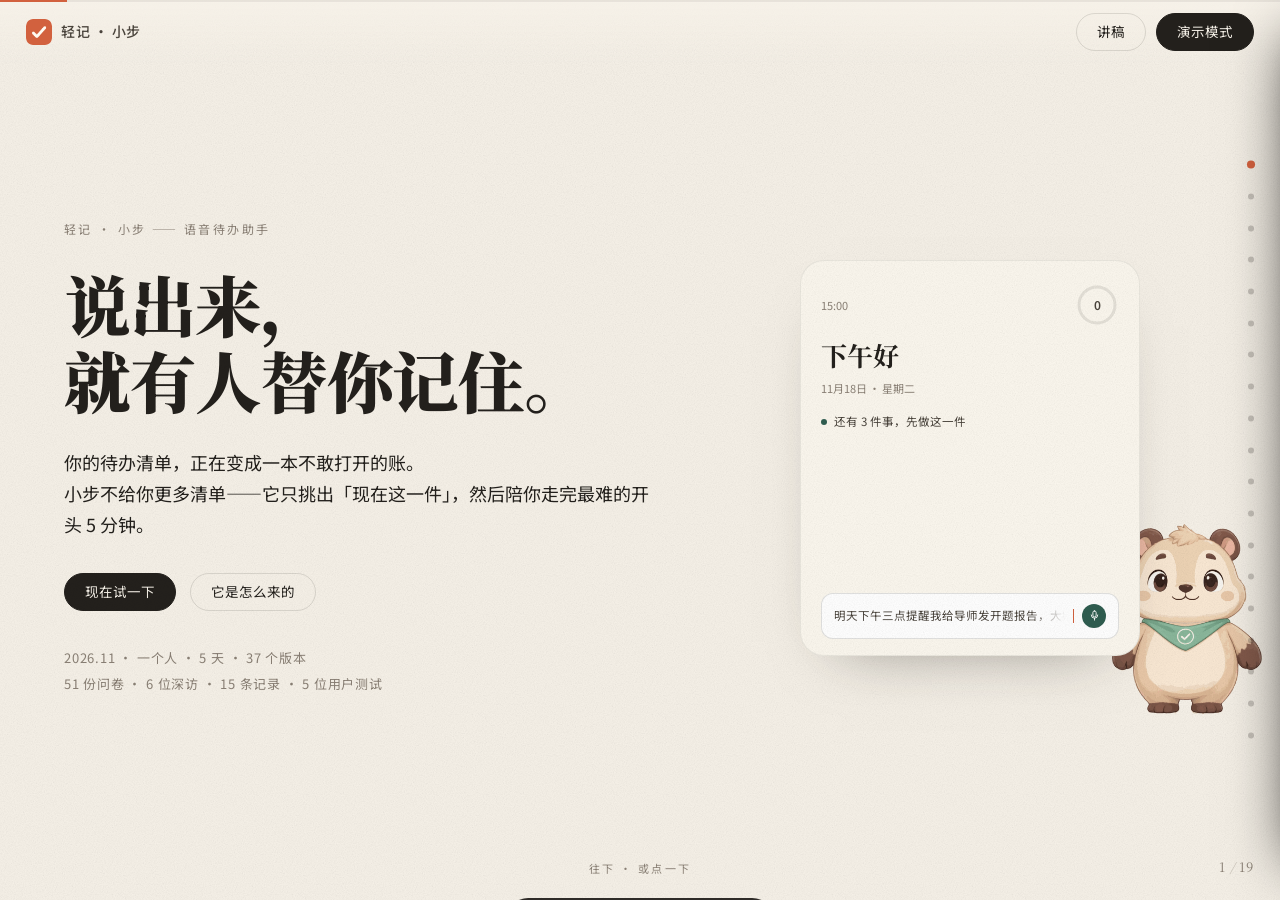
==== commit b72eb084: "19 pages: journey map, 51-sample stats, larger type" ====
--- a/index.html
+++ b/index.html
@@ -1,10 +1,10 @@
-<!DOCTYPE html>
+﻿<!DOCTYPE html>
 <html lang="zh-CN">
 <head>
 <meta charset="utf-8">
 <meta name="viewport" content="width=device-width, initial-scale=1">
 <title>小步 · 说出来，就有人替你记住</title>
-<meta name="description" content="轻记·小步：一个只回答「现在做哪一件」的语音待办助手。42 份问卷、6 位深度访谈、5 位用户测试，把「没人提醒」做成一句话就能记下的东西。">
+<meta name="description" content="轻记·小步：一个只回答「现在做哪一件」的语音待办助手。51 份问卷、6 位深度访谈、5 位用户测试，把「没人提醒」做成一句话就能记下的东西。">
 <meta name="theme-color" content="#F6F1E8">
 <meta property="og:type" content="website">
 <meta property="og:url" content="https://sleepzzz-h.github.io/xiaobu-pitch/">
@@ -54,7 +54,7 @@
         <a class="btn solid" href="#s09">现在试一下</a>
         <a class="btn ghost" href="#s03">它是怎么来的</a>
       </div>
-      <p class="meta reveal">2026.11 · 一个人 · 5 天 · 37 个版本<br>42 份问卷 · 6 位深访 · 15 条记录 · 5 位用户测试</p>
+      <p class="meta reveal">2026.11 · 一个人 · 5 天 · 37 个版本<br>51 份问卷 · 6 位深访 · 15 条记录 · 5 位用户测试</p>
     </div>
 
     <div class="hero-visual reveal">
@@ -146,14 +146,14 @@
 
 <!-- ══════════ 04 方法 ══════════ -->
 <section class="slide" id="s04" data-title="方法"
-  data-note="【50 秒】这一页只证明一件事：这些话不是我们编的。42 份问卷、6 位深访、15 条原始记录、5 位用户测试，都是同一批同学和真实用户。强调「0 提示、不给选项」和「时间码可回溯」——这是方法，不是嘴。最后一句：三条假设，一条被推翻、一条被改写、一条悬着。">
+  data-note="【50 秒】这一页只证明一件事：这些话不是我们编的。51 份问卷、6 位深访、15 条原始记录、5 位用户测试，都是同一批同学和真实用户。强调「0 提示、不给选项」和「时间码可回溯」——这是方法，不是嘴。最后一句：三条假设，一条被推翻、一条被改写、一条悬着。">
   <div class="wrap">
     <p class="kicker reveal">03　研究</p>
     <h2 class="reveal">我们没猜，<br>我们去<em>问了</em>。</h2>
     <p class="lead reveal">两轮：先问「卡在哪」，再问「能不能自己做完」。所有原话都带时间码，可以回溯到录音。</p>
 
     <div class="stats">
-      <div class="stat reveal"><b>42</b><span>份问卷</span><i>校内群投放，六道封闭题</i></div>
+      <div class="stat reveal"><b>51</b><span>份问卷</span><i>校内群投放，六道封闭题</i></div>
       <div class="stat reveal"><b>6</b><span>位深度访谈</span><i>4 个专业 · 横跨 3 个年级</i></div>
       <div class="stat reveal"><b>15</b><span>条原始记录</span><i>每条只记一个观点，编 E01–E15</i></div>
       <div class="stat reveal"><b>5</b><span>位用户测试</span><i>从大学生到 50 岁家长</i></div>
@@ -192,7 +192,7 @@
       <cite>受访者 A｜工业设计 24 级｜00:00:59</cite>
     </blockquote>
 
-    <p class="lead tight reveal">问卷是同向的：<b>班级/社团群 50.0%</b>，老师通知或同学转告 28.6%——<b>78.6% 的第一步都发生在群里</b>。链条一断（群解散、消息沉底、换了任课老师），信息连痕迹都不留。</p>
+    <p class="lead tight reveal">问卷是同向的：<b>班级/社团群 51.0%</b>，老师通知或同学转告 27.5%——<b>78.4% 的第一步都发生在群里</b>。链条一断（群解散、消息沉底、换了任课老师），信息连痕迹都不留。</p>
   </div>
 </section>
 
@@ -205,8 +205,8 @@
 
     <div class="bigrow">
       <div class="big reveal"><b>0<span>/6</span></b><p>把截止日期写进日历、待办或清单</p></div>
-      <div class="big reveal"><b>50<span>%</span></b><p>问卷里选「靠脑子记」（21/42）</p></div>
-      <div class="big reveal"><b>17<span>%</span></b><p>用日历或清单类工具（7/42）</p></div>
+      <div class="big reveal"><b>52.9<span>%</span></b><p>问卷里选「靠脑子记」（27/51）</p></div>
+      <div class="big reveal"><b>15.7<span>%</span></b><p>用日历或清单类工具（8/51）</p></div>
     </div>
 
     <blockquote class="quote reveal">
@@ -246,6 +246,114 @@
     <div class="pull reveal">
       <p>从「想参加」到「能提交」之间，<b>没有人在关键节点上接一次手。</b></p>
       <small>所以我们不做一个「更多信息的地方」，我们做一个「到点戳你一下的人」。</small>
+    </div>
+  </div>
+</section>
+
+<!-- ══════════ 旅程地图 01 ══════════ -->
+<section class="slide" id="j1" data-title="旅程 1/3"
+  data-note="【40 秒】这页不是截图，是把 6 个节点按时间排开的结果。第一段是「知道有比赛」。注意两格之间的落差：他知道了，但条件、材料、截止全散在聊天记录和口头里——这一步没有任何二次提醒。">
+  <div class="wrap">
+    <p class="kicker reveal">08　用户旅程 · 第一阶段</p>
+    <h2 class="reveal">获知信息</h2>
+    <p class="lead reveal">把 6 个节点按时间排开，缺口就浮出来了：<b>从「想参加」到「能提交」之间，没有人接一次手。</b></p>
+
+    <div class="jm">
+      <article class="reveal">
+        <header><span>目标</span><p>知道有哪些比赛可以报</p></header>
+        <dl>
+          <dt>想法</dt><dd>「老师群里发了，这个赛正好能拿我的课程项目去报。」</dd>
+          <dt>行为</dt><dd>在班级群、指导教师群里刷通知，点开群里转发的报名文档，带着自己做好的项目去报名。</dd>
+          <dt>接触点</dt><dd>微信班级群 / 指导教师群；群内转发的比赛通知与报名表。</dd>
+          <dt class="bad">问题</dt><dd>信息只从指导教师单点流入，不在群里就看不到；通知很快被后面的消息刷走。</dd>
+          <dt class="good">机会</dt><dd>把群通知自动汇总成一张「全校比赛日历」——老师或学生会转发一次，即全员可见。</dd>
+        </dl>
+        <footer><i>😐</i>有人发就报，没人发就算了</footer>
+      </article>
+
+      <article class="reveal">
+        <header><span>目标</span><p>搞清楚报名条件和材料</p></header>
+        <dl>
+          <dt>想法</dt><dd>「要几个人？交什么材料？到底几号截止？」</dd>
+          <dt>行为</dt><dd>翻聊天记录找报名表，问同组同学，反复确认材料格式和截止时间，再决定报哪几个。</dd>
+          <dt>接触点</dt><dd>群聊历史记录；报名表与通知文件（PDF / 文档）；同组同学的口头确认。</dd>
+          <dt class="bad">问题</dt><dd>要求散落在消息、文档和口头里，<b>截止时间全靠自己记，没有任何二次提醒</b>。</dd>
+          <dt class="good">机会</dt><dd>通知一键「加入日程」，把报名、初评、复赛拆成多个提醒，并附一份材料清单模板。</dd>
+        </dl>
+        <footer><i>🙁</i>知道要做，但细节对不上</footer>
+      </article>
+    </div>
+  </div>
+</section>
+
+<!-- ══════════ 旅程地图 02 ══════════ -->
+<section class="slide" id="j2" data-title="旅程 2/3"
+  data-note="【40 秒】第二段是「真的去做」。这一段的情绪反而是好的——他动手了。问题出在两点：提交靠个人经验和设备，一变就返工；赛程临时提前只给一小时，通知还只在群里，错过就找不回来。">
+  <div class="wrap">
+    <p class="kicker reveal">09　用户旅程 · 第二阶段</p>
+    <h2 class="reveal">准备提交</h2>
+    <p class="lead reveal">这一段的情绪反而是好的——他动手了。真正掉链子的是<b>临时变动</b>：通知只在一个地方出现，错过就没了。</p>
+
+    <div class="jm">
+      <article class="reveal">
+        <header><span>目标</span><p>按期做完并提交作品</p></header>
+        <dl>
+          <dt>想法</dt><dd>「就剩几天，先把东西做完，别在提交这一步翻车。」</dd>
+          <dt>行为</dt><dd>下课和课后挤时间做作品，按老师要求整理文件、统一命名，先请老师看一遍再提交。</dd>
+          <dt>接触点</dt><dd>个人电脑与 U 盘；作品提交系统或指定邮箱；线下交付点与老师本人。</dd>
+          <dt class="bad">问题</dt><dd>提交依赖个人设备和经验，格式、命名要求不清就要返工，时间被反复消耗。</dd>
+          <dt class="good">机会</dt><dd>提交前自检清单 + 统一命名模板，提交后自动回执，减少返工和漏交。</dd>
+        </dl>
+        <footer><i>🙂</i>累，但还在掌控里</footer>
+      </article>
+
+      <article class="reveal">
+        <header><span>目标</span><p>应对赛程临时变动</p></header>
+        <dl>
+          <dt>想法</dt><dd>「怎么突然提前了？只剩一个小时，还来得及吗？」</dd>
+          <dt>行为</dt><dd>上课时收到「要去录演」的消息，发现群已解散、记录也没了，不知道要提交什么。</dd>
+          <dt>接触点</dt><dd>群里的临时通知；移动存储；线下交付点与老师本人。</dd>
+          <dt class="bad">问题</dt><dd>临时提前只给一小时，差一点就错过；<b>通知只在群内，错过就找不回来</b>。</dd>
+          <dt class="good">机会</dt><dd>赛程变更走官方第二通道（短信 / 公众号 / 站内信）推送，明确新截止与变更原因。</dd>
+        </dl>
+        <footer><i>😣</i>差一点就错过了</footer>
+      </article>
+    </div>
+  </div>
+</section>
+
+<!-- ══════════ 旅程地图 03 ══════════ -->
+<section class="slide" id="j3" data-title="旅程 3/3"
+  data-note="【40 秒】第三段是事后。比赛结束了，他想回查当时的节点，发现群解散、记录也没了，只能靠同学转述。兜底全靠人情。所以我们做的不是又一个信息聚合，是「到点戳你一下、并且留下痕迹」的那一环。">
+  <div class="wrap">
+    <p class="kicker reveal">10　用户旅程 · 第三阶段</p>
+    <h2 class="reveal">事后与兜底</h2>
+    <p class="lead reveal">比赛结束后他想回查节点，发现<b>群解散、记录也没了</b>。兜底全靠人情和在线状态——这就是我们想接的那一环。</p>
+
+    <div class="jm">
+      <article class="reveal">
+        <header><span>目标</span><p>事后能查到节点和结果</p></header>
+        <dl>
+          <dt>想法</dt><dd>「当时那条提前的通知，现在还能翻到吗？」</dd>
+          <dt>行为</dt><dd>想翻聊天记录核对时间，发现群已解散、记录也没了，只能凭记忆回忆当时的节点。</dd>
+          <dt>接触点</dt><dd>已解散的微信群；个人记忆；同学之间的转述与补充。</dd>
+          <dt class="bad">问题</dt><dd>群解散后通知和聊天记录都不可追，截止时间「不太记得了」，经验无法沉淀。</dd>
+          <dt class="good">机会</dt><dd>关键通知自动归档进「我的比赛」，群解散也能查到历史节点与结果。</dd>
+        </dl>
+        <footer><i>😔</i>想复盘，但没有证据</footer>
+      </article>
+
+      <article class="reveal">
+        <header><span>目标</span><p>下次不再错过</p></header>
+        <dl>
+          <dt>想法</dt><dd>「身边同学也会错过，大家互相提醒一下。」</dd>
+          <dt>行为</dt><dd>口头互相提醒截止日期，有人在群里看到通知就再喊一遍，靠同班同学互相盯。</dd>
+          <dt>接触点</dt><dd>同学之间的口头提醒；课程群 / 班级群里的二次转发。</dd>
+          <dt class="bad">问题</dt><dd>兜底全靠人情和在线状态，<b>没有系统级提醒</b>；跨班级、跨专业信息不对称。</dd>
+          <dt class="good">机会</dt><dd>建「截止日看板 + 关注 / 订阅」，让提醒从人情兜底变成机制保障。</dd>
+        </dl>
+        <footer><i>😕</i>只能指望别人记得</footer>
+      </article>
     </div>
   </div>
 </section>
@@ -478,7 +586,7 @@
       <a class="btn solid" href="#s09">现在试一下</a>
       <a class="btn ghost" href="demo/index.html" target="_blank" rel="noopener">在新窗口打开 App ↗</a>
     </div>
-    <p class="end-meta reveal">轻记 · 小步 ｜ 2026.11 ｜ 5 天 · 37 个版本 · 42 份问卷 · 6 位深访 · 5 位用户测试</p>
+    <p class="end-meta reveal">轻记 · 小步 ｜ 2026.11 ｜ 5 天 · 37 个版本 · 51 份问卷 · 6 位深访 · 5 位用户测试</p>
   </div>
 </section>
 
--- a/styles.css
+++ b/styles.css
@@ -404,3 +404,60 @@
   *{animation:none!important;transition:none!important;scroll-behavior:auto!important}
   .reveal{opacity:1;transform:none}
 }
+
+/* ══════════ 字号整体上调（提升投影可读性） ══════════ */
+body{font-size:18px}
+.lead{font-size:clamp(16px,1.26vw,21px);line-height:1.92}
+small{font-size:14.5px;line-height:1.8}
+.meta{font-size:13px}
+.kicker,.eyebrow{font-size:12px}
+.stat short,.stat span{font-size:15px}
+.stat span{font-size:15px}
+.stat i{font-size:12.5px}
+.stat b{font-size:clamp(34px,3.5vw,56px)}
+.big p{font-size:14.5px}
+.big b{font-size:clamp(46px,5.2vw,80px)}
+.case p{font-size:15px}
+.case-tag{font-size:12px}
+.case cite{font-size:12px}
+.finds li{font-size:15.5px}
+.tbl{font-size:14.5px}
+.tbl th{font-size:12px}
+.tbl td{padding:14px 14px 14px 0}
+.layers b{font-size:16px}
+.layers span{font-size:14.5px}
+.path p{font-size:14px}
+.path b{font-size:15.5px}
+.path span{font-size:11.5px}
+.slip span{font-size:14px}
+.mini{font-size:14.5px}
+.profiles span{font-size:13px}
+.demo-cap{font-size:12.5px}
+.rail a{font-size:11px}
+
+/* ══════════ 用户旅程（三页） ══════════ */
+.jm{display:grid;grid-template-columns:1fr 1fr;gap:26px;margin:26px 0 0}
+.jm article{background:rgba(255,255,255,.55);border:1px solid rgba(35,32,28,.09);border-radius:18px;padding:20px 22px 16px;display:flex;flex-direction:column}
+.jm header{display:flex;align-items:baseline;gap:11px;padding-bottom:13px;border-bottom:1px solid var(--line);margin-bottom:13px}
+.jm header span{font-size:11.5px;letter-spacing:.16em;color:var(--clay);font-weight:600;white-space:nowrap}
+.jm header p{margin:0;font-family:var(--f-display);font-size:18px;font-weight:700;line-height:1.35}
+.jm dl{margin:0;display:grid;grid-template-columns:auto 1fr;gap:8px 14px;align-content:start}
+.jm dt{font-size:12px;letter-spacing:.08em;color:var(--ink-3);padding-top:4px;white-space:nowrap}
+.jm dt.bad{color:var(--clay)}
+.jm dt.good{color:var(--pine)}
+.jm dd{margin:0;font-size:14.5px;line-height:1.72;color:var(--ink-2)}
+.jm dd b{color:var(--ink)}
+.jm footer{margin-top:auto;padding-top:12px;font-size:13px;color:var(--ink-3);display:flex;gap:8px;align-items:center;border-top:1px dashed var(--line)}
+.jm footer i{font-style:normal;font-size:17px;line-height:1}
+
+@media (max-width:980px){
+  .jm{grid-template-columns:1fr;gap:16px;margin-top:18px}
+  .jm article{padding:16px 16px 12px}
+  .jm header p{font-size:16px}
+  .jm dd{font-size:13.5px}
+}
+
+/* 原话页放大（投影可读性） */
+.q p{font-family:var(--f-display);font-size:clamp(19px,1.9vw,30px);line-height:1.7;margin:0 0 12px;font-weight:500}
+.q figcaption{font-style:normal;font-size:13px;letter-spacing:.04em;color:rgba(246,241,232,.55)}
+.q figcaption span{color:var(--clay-soft)}
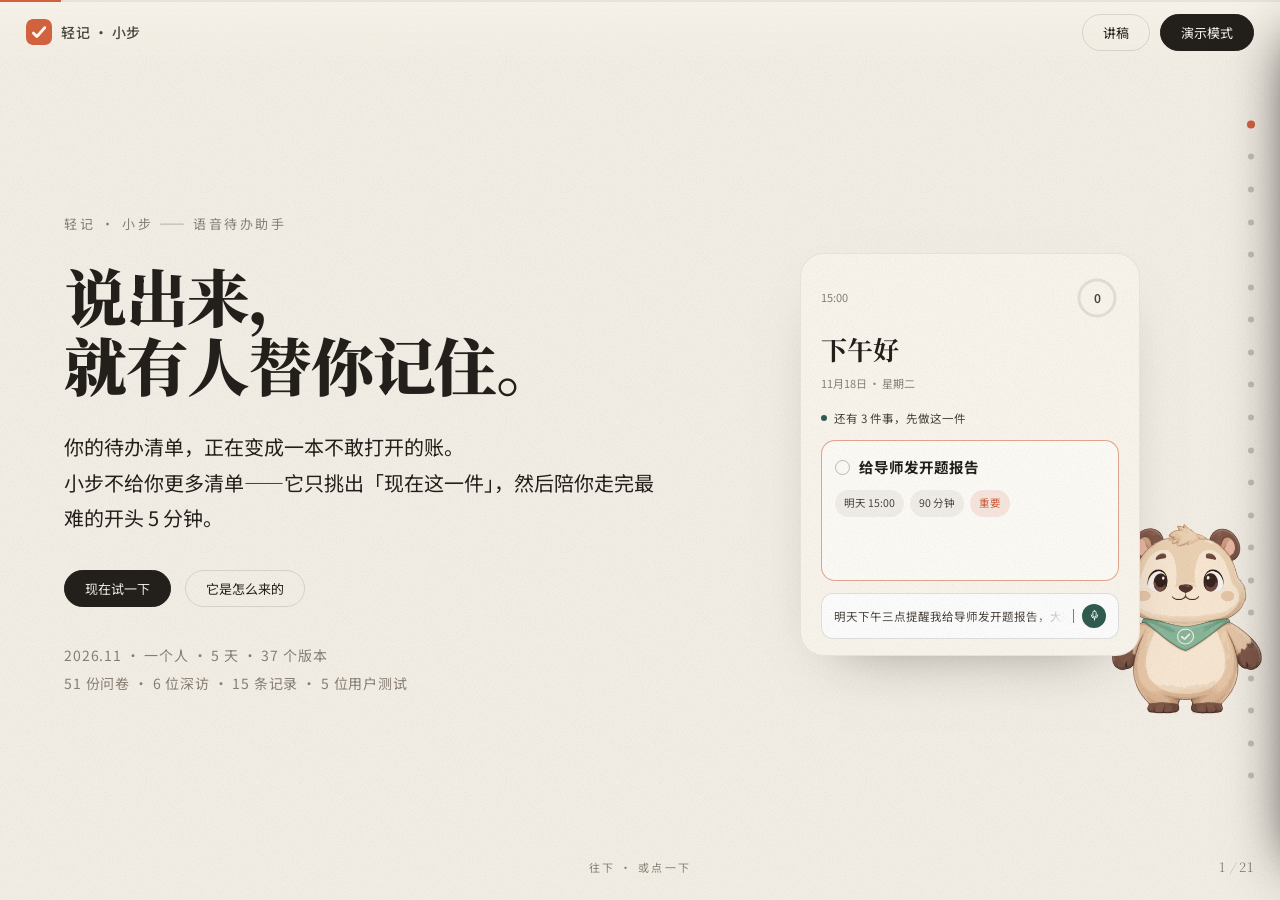
==== commit faeea291: "retype: bigger type, equal wireframes, smooth 43-frame film, vector compare slides" ====
--- a/index.html
+++ b/index.html
@@ -106,14 +106,14 @@
 
 <!-- ══════════ 03 来历 ══════════ -->
 <section class="slide" id="s03" data-title="来历"
-  data-note="【70 秒】讲两件事，别讲方法。第一件：这个项目原来是做「校园比赛信息收集」的，第一天画的第一版是「一键收集比赛信息」（指左边那张，已经被划掉）。第二件：我妈不发清单，她发微信让我提醒她——我成了她的备忘录。然后讲访谈：比赛信息不难找，老师一转就来了，他们说起的另一件事是「没人提醒我」。最后一句：这两件事是同一件事，所以首页从「收集信息」改成了「提醒我一下」。">
+  data-note="【50 秒】这个项目一开始不是做待办的。比赛信息散在群里、公众号、海报上，我们想做一个聚合器。同一周我妈发微信让我提醒她——我成了她的备忘录。后来去问同学「比赛信息是不是很难找」，答案是不难，老师一转就来了；可他们说起了另一件事「没人提醒我」。这两件事是同一件事。">
   <div class="wrap">
     <p class="kicker reveal">02　来历</p>
     <h2 class="reveal">它一开始，<br>是用来<em>找比赛</em>的。</h2>
 
     <div class="two">
       <div class="col">
-        <p class="lead reveal">比赛信息散在群里、公众号里、食堂门口的海报上。我们想做一个聚合器——一个页面看完全部比赛。第一天画的第一版，就是「一键收集比赛信息」。</p>
+        <p class="lead reveal">比赛信息散在群里、公众号里、食堂门口的海报上。我们想做一个聚合器——一个页面看完全部比赛，这几乎就是这个项目最初的全部想法。</p>
 
         <div class="scene reveal">
           <span class="scene-tag">同一周 · 我妈发来的两条微信</span>
@@ -121,26 +121,48 @@
           <p class="scene-msg">记得提醒我交电费。</p>
           <p class="scene-note">我妈不发清单，她发微信。我成了她的备忘录——会响、会催、不会忘的那种。</p>
         </div>
-
-        <p class="lead reveal">后来我们去找同学聊天，问「比赛信息是不是很难找」。答案是：不难，老师在群里一转就来了。可他们说起了另一件事——<b>没人提醒我。</b></p>
-      </div>
-
-      <div class="col wire-col reveal">
-        <div class="wire dead">
-          <span class="wire-tag">第一版 · 访谈前</span>
-          <img src="assets/wire-v1.svg" alt="第一版手绘：首页是一键收集比赛信息" width="220" height="400">
-          <span class="wire-note">「一键收集比赛信息」——被我们划掉了</span>
-        </div>
+      </div>
+
+      <div class="col">
+        <p class="lead reveal">后来我们去找同学聊天，问「比赛信息是不是很难找」。<br>答案是：不难，老师在群里一转就来了。</p>
+        <p class="lead reveal">可他们说起了另一件事——<b>没人提醒我。</b></p>
+
+        <div class="pull reveal">
+          <p>我妈的事，和我同学的事，其实是同一件事：<b>都需要有个人替他们记着，再在对的时候推一下。</b></p>
+          <small>于是我们把首页从「收集信息」改成了「提醒我一下」——产品是从那一刻才真的成立的。</small>
+        </div>
+      </div>
+    </div>
+  </div>
+</section>
+
+<!-- ══════════ 03b 第一版 ══════════ -->
+<!-- ══════════ 03b 第一版 ══════════ -->
+<section class="slide" id="s03b" data-title="第一版"
+  data-note="【30 秒】别解释界面。第一版整页是比赛列表，底下一个大按钮「一键收集比赛信息」；访谈之后我们把它划掉，只留一个入口——说出来。不是我们变聪明了，是被访谈打回了原形：他要的不是「看到全部」，是「有人替我记得」。">
+  <div class="wrap two-split">
+    <div class="col-text">
+      <p class="kicker reveal">03　第一版</p>
+      <h2 class="reveal">我们画的第一版，<br>被自己<em>划掉</em>了。</h2>
+      <p class="lead reveal">第一天想做的其实是<b>一个比赛信息聚合器</b>：首页列满比赛，底下一个大按钮，点一下全部收进日程。</p>
+      <p class="lead reveal">访谈之后我们发现，问题不在「信息不够」——老师一转就来了；问题是<b>没有人在对的时候提醒他</b>。于是整页被划掉，只剩一个入口：说出来。</p>
+    </div>
+
+    <div class="col-wire">
+      <div class="wire-row">
+        <figure class="wire dead reveal">
+          <figcaption>第一版 · 访谈前</figcaption>
+          <img src="assets/wire-v1.svg" alt="第一版线框图：整页是比赛信息列表，底部是「一键收集比赛信息」" width="300" height="540">
+          <p class="wn">整页是一个比赛列表</p>
+        </figure>
         <div class="wire-arrow" aria-hidden="true">→</div>
-        <div class="wire live">
-          <span class="wire-tag">现在 · 访谈后</span>
-          <img src="assets/wire-v2.svg" alt="现在：首页只回答现在做哪一件" width="220" height="400">
-          <span class="wire-note">只剩一个入口：说出来</span>
-        </div>
-      </div>
-    </div>
-
-    <p class="lead tight reveal">我妈的事，和我同学的事，其实是同一件事：<b>都需要有个人替他们记着，再在对的时候推一下。</b>于是我们把首页从「收集信息」改成了「提醒我一下」——产品是从那一刻才真的成立的。</p>
+        <figure class="wire live reveal">
+          <figcaption>现在 · 访谈后</figcaption>
+          <img src="assets/wire-v2.svg" alt="现在的线框图：首页只有一张卡，底部一句话输入" width="300" height="540">
+          <p class="wn">只剩一个入口：说出来</p>
+        </figure>
+      </div>
+    </div>
   </div>
 </section>
 
@@ -473,33 +495,100 @@
 </section>
 
 <!-- ══════════ 12 前后对比 ══════════ -->
-<section class="slide" id="s12" data-title="对比"
-  data-note="【50 秒】只讲两组，别全讲。第一组：三个档位长得一模一样，用户只能猜；现在每档下面直接写清楚弹几次。第二组：输入「明天9点」被静默套成现在；现在边打边回显，歧义给两个胶囊一点即定。圈重点的那一下，用手指屏幕。">
-  <div class="wrap">
-    <p class="kicker reveal">11　变在哪</p>
-    <h2 class="reveal">同一个界面，<em>改了两处</em>。</h2>
-    <p class="lead reveal">用户说「看不出区别」，就是设计还没做完。</p>
-
-    <div class="ba-pair">
-      <div class="ba reveal">
-        <h3>提醒强度：把「轻 / 普通 / 重要」翻译成人话</h3>
-        <div class="ba-imgs">
-          <figure><img src="assets/ba-level-before-crop.png" alt="改进前：三个档位外观完全相同"><figcaption>改进前</figcaption></figure>
-          <span class="ba-arrow" aria-hidden="true">→</span>
-          <figure><img src="assets/ba-level-after-crop.png" alt="改进后：每档写清楚会弹几次"><figcaption>改进后</figcaption></figure>
-        </div>
-        <p class="ba-note">三档长得一模一样，区别只写在首页说明里——用户当场理解成「声音大 / 声音小」。现在每档下面直接写「弹 1 次 / 10 分钟后再弹 1 次 / 每 5 分钟追，最多 4 次」。</p>
-      </div>
-
-      <div class="ba reveal">
-        <h3>时间解析：9 点就是 9 点，不再是「现在」</h3>
-        <div class="ba-imgs">
-          <figure><img src="assets/ba-parse-before-crop.png" alt="改进前：输入明天9点，静默套用当前时间"><figcaption>改进前</figcaption></figure>
-          <span class="ba-arrow" aria-hidden="true">→</span>
-          <figure><img src="assets/ba-parse-after-crop.png" alt="改进后：边输边回显，歧义给两个胶囊"><figcaption>改进后</figcaption></figure>
-        </div>
-        <p class="ba-note">没写上午下午，解析器没有兜底也没有回显，结果直接落库——用户以为识别失败。现在边输边回显「已识别 · 明天 09:00」，歧义给两个胶囊：上午 09:00 / 晚上 21:00。</p>
-      </div>
+<!-- ══════════ 12a 对比：提醒强度 ══════════ -->
+<section class="slide" id="s12" data-title="对比 1/2"
+  data-note="【35 秒】这是改得最值的一处。三个档位以前长得一模一样，区别只写在首页说明里，用户当场理解成「声音大 / 声音小」。现在每个档位下面直接写它会怎么弹：弹 1 次 / 10 分钟后再弹 1 次 / 每 5 分钟追，最多 4 次。重复那一行也一样，多了「自定义星期」。">
+  <div class="wrap">
+    <p class="kicker reveal">16　两处修改 · 一</p>
+    <h2 class="reveal">把「轻 / 普通 / 重要」<br><em>翻译成人话</em>。</h2>
+
+    <div class="cmp">
+      <figure class="cmp-side before reveal">
+        <figcaption>改进前</figcaption>
+        <div class="spec">
+          <p class="spec-label">提醒强度</p>
+          <div class="row-pills">
+            <span class="pill on">轻提醒</span><span class="pill">普通</span><span class="pill">重要</span>
+          </div>
+          <p class="spec-label">重复</p>
+          <div class="row-pills">
+            <span class="pill on">不重复</span><span class="pill">每天</span><span class="pill">每周</span>
+          </div>
+          <p class="spec-foot">＋ 添加备注</p>
+          <p class="spec-missing">三档都没有说明——区别只写在首页</p>
+        </div>
+        <p class="cmp-why">三档长得一模一样，区别只写在首页的说明里。用户当场理解成「声音大 / 声音小」。</p>
+      </figure>
+
+      <div class="cmp-arrow" aria-hidden="true">→</div>
+
+      <figure class="cmp-side after reveal">
+        <figcaption>改进后</figcaption>
+        <div class="spec">
+          <p class="spec-label">提醒强度</p>
+          <div class="row-cards">
+            <div class="lv on"><b>轻提醒</b><span>弹 1 次</span></div>
+            <div class="lv"><b>普通</b><span>10 分钟后再弹 1 次</span></div>
+            <div class="lv"><b>重要</b><span>每 5 分钟追，最多 4 次</span></div>
+          </div>
+          <p class="spec-label">重复</p>
+          <div class="row-pills">
+            <span class="pill on">不重复</span><span class="pill">每天</span><span class="pill">每周</span><span class="pill new">自定义星期</span>
+          </div>
+        </div>
+        <p class="cmp-why good">每档下面直接写它会怎么弹；重复多了「自定义星期」——这是 12 条反馈里的原话。</p>
+      </figure>
+    </div>
+  </div>
+</section>
+
+<!-- ══════════ 12b 对比：时间解析 ══════════ -->
+<section class="slide" id="s12b" data-title="对比 2/2"
+  data-note="【35 秒】第二处更细，但用户能感觉到。以前输入「明天9点」没写上午下午，解析器没兜底也没回显，直接按当前时间落库——用户以为识别失败。现在边打边回显「已识别 · 明天 09:00」，有歧义就给两个胶囊，点一下即定。">
+  <div class="wrap">
+    <p class="kicker reveal">17　两处修改 · 二</p>
+    <h2 class="reveal">「明天 9 点」就是 9 点，<br>不再是<em>「现在」</em>。</h2>
+
+    <div class="cmp">
+      <figure class="cmp-side before reveal">
+        <figcaption>改进前</figcaption>
+        <div class="spec">
+          <div class="input-line">
+            <span class="typed">明天9点喝牛奶</span>
+            <span class="mini-btn mic">🎤</span>
+            <span class="mini-btn add">＋</span>
+          </div>
+          <p class="spec-foot">没有回显 · 没有兜底</p>
+          <div class="result-card bad">
+            <b>喝牛奶</b>
+            <span>今天 14:26</span>
+          </div>
+          <p class="spec-foot">结果直接落库成「现在」</p>
+        </div>
+        <p class="cmp-why">没写上午下午，解析器既没有兜底也没有回显。用户以为识别失败，于是重来一遍。</p>
+      </figure>
+
+      <div class="cmp-arrow" aria-hidden="true">→</div>
+
+      <figure class="cmp-side after reveal">
+        <figcaption>改进后</figcaption>
+        <div class="spec">
+          <div class="input-line">
+            <span class="typed">明天9点喝牛奶</span>
+            <span class="mini-btn mic">🎤</span>
+            <span class="mini-btn add">＋</span>
+          </div>
+          <p class="recognized">已识别 · 明天 09:00</p>
+          <div class="row-pills">
+            <span class="pill on">上午 09:00</span><span class="pill">晚上 21:00</span>
+          </div>
+          <div class="result-card">
+            <b>喝牛奶</b>
+            <span>明天 09:00</span>
+          </div>
+        </div>
+        <p class="cmp-why good">边打边回显识别结果；有歧义就给两个胶囊，点一下即定，不再猜。</p>
+      </figure>
     </div>
   </div>
 </section>
--- a/styles.css
+++ b/styles.css
@@ -1,4 +1,4 @@
-﻿/* ════════════════════════════════════════════
+/* ════════════════════════════════════════════
    小步 · 演讲站
    纸底 / 陶土橙 / 松绿，一页一屏，点一下翻一页
    ════════════════════════════════════════════ */
@@ -94,9 +94,9 @@
   min-height:100vh;
   scroll-snap-align:start;scroll-snap-stop:always;
   display:flex;align-items:center;justify-content:center;
-  padding:92px 64px 76px;
-}
-.wrap{width:min(1300px,100%);margin:0 auto}
+  padding:clamp(52px,7vh,86px) 5vw clamp(44px,6vh,72px);
+}
+.wrap{width:min(1640px,100%);margin:0 auto}
 
 /* ══ 文字系统 ══ */
 .kicker{font-size:11.5px;letter-spacing:.24em;color:var(--clay);margin:0 0 20px;font-weight:500}
@@ -169,8 +169,8 @@
 /* ══ 三栏/两栏 ══ */
 .notes3{display:grid;grid-template-columns:repeat(3,1fr);gap:20px;margin:34px 0 0}
 .notes3.tight{margin-top:26px}
-.two{display:grid;grid-template-columns:1.02fr .98fr;gap:56px;align-items:start}
-.two-wide{display:grid;grid-template-columns:1fr .82fr;gap:56px;align-items:center}
+.two{display:grid;grid-template-columns:1.02fr .98fr;gap:72px;align-items:start}
+.two-wide{display:grid;grid-template-columns:1fr .74fr;gap:72px;align-items:center}
 .col{min-width:0}
 
 .slip{background:#fff;border:1px solid rgba(35,32,28,.08);border-radius:14px;padding:22px 22px 20px;box-shadow:0 16px 34px -30px rgba(35,32,28,.6)}
@@ -247,10 +247,11 @@
 .phone{position:relative;background:#1C1A17;border-radius:34px;padding:9px 9px 12px;box-shadow:0 40px 80px -50px rgba(35,32,28,.9)}
 .phone-notch{position:absolute;top:8px;left:50%;transform:translateX(-50%);display:flex;gap:5px;opacity:.25}
 .phone-notch i{width:4px;height:4px;border-radius:50%;background:#fff}
-.phone-screen{height:min(56vh,560px);aspect-ratio:390/844;border-radius:26px;overflow:hidden;position:relative;background:var(--paper)}
+.phone-screen{height:min(70vh,720px);aspect-ratio:390/844;border-radius:26px;overflow:hidden;position:relative;background:var(--paper)}
 .film{position:absolute;inset:0}
-.film img{position:absolute;inset:0;width:100%;height:100%;object-fit:cover;object-position:top center;opacity:0}
-.film img.on{opacity:1}
+.film-track{position:absolute;inset:0}
+.film-track img{position:absolute;inset:0;width:100%;height:100%;object-fit:cover;object-position:top center;opacity:0;will-change:opacity}
+.film-track img.on{opacity:1}
 .film-bar{position:absolute;left:0;right:0;bottom:0;height:2px;background:rgba(35,32,28,.1)}
 .film-bar span{display:block;height:100%;width:0;background:var(--pine)}
 .film-toggle{position:absolute;right:8px;bottom:10px;border:0;border-radius:999px;background:rgba(35,32,28,.55);color:#fff;font-family:inherit;font-size:10px;padding:4px 10px;cursor:pointer;opacity:0;transition:opacity .2s;pointer-events:auto}
@@ -329,7 +330,7 @@
 .dark .layers b{color:var(--paper)}
 
 /* ══ 入场动画 ══ */
-.reveal{opacity:0;transform:translateY(16px);transition:opacity .6s ease,transform .6s ease}
+.reveal{opacity:0;transform:translateY(9px);transition:opacity .38s cubic-bezier(.22,.61,.36,1),transform .38s cubic-bezier(.22,.61,.36,1)}
 .reveal.in{opacity:1;transform:none}
 
 /* ══ 讲稿抽屉 ══ */
@@ -359,6 +360,7 @@
   box-shadow:0 20px 40px -24px #000;transition:transform .3s ease;backdrop-filter:blur(6px)
 }
 body.present .present-bar{transform:translateX(-50%)}
+body:not(.present) .present-bar{display:none}
 .present-bar button{
   background:transparent;border:0;color:rgba(246,241,232,.85);font-family:inherit;font-size:12px;
   padding:7px 12px;border-radius:999px;cursor:pointer;transition:.15s
@@ -461,3 +463,194 @@
 .q p{font-family:var(--f-display);font-size:clamp(19px,1.9vw,30px);line-height:1.7;margin:0 0 12px;font-weight:500}
 .q figcaption{font-style:normal;font-size:13px;letter-spacing:.04em;color:rgba(246,241,232,.55)}
 .q figcaption span{color:var(--clay-soft)}
+
+/* ══════════ 第一版线框图（03b） ══════════ */
+.wire-row{display:grid;grid-template-columns:1fr 68px 1fr;align-items:start;margin:26px 0 0}
+.wire{margin:0;text-align:center;display:flex;flex-direction:column;align-items:center}
+.wire figcaption{font-size:clamp(15px,.9vw,20px);letter-spacing:.1em;color:var(--ink-3);margin:0 0 12px}
+.wire img{display:block;height:min(52vh,560px);width:auto;max-width:100%}
+.wire .wn{font-size:clamp(17px,1vw,23px);line-height:1.55;margin:14px 0 0;max-width:16em;min-height:0;color:var(--ink-2)}
+.wire.dead img{opacity:.66;filter:grayscale(.5)}
+.wire.dead .wn{color:var(--clay)}
+.wire.live .wn{color:var(--pine)}
+.wire-arrow{align-self:center;text-align:center;font-size:30px;color:var(--clay);opacity:.85;margin-top:calc(min(52vh,560px)/2 - 10px)}
+@media (max-width:1080px){
+  .wire-row{grid-template-columns:1fr 40px 1fr}
+  .wire-arrow{font-size:22px;margin-top:100px}
+  .wire .wn{font-size:14px}
+}
+@media (max-width:640px){
+  .wire-row{grid-template-columns:1fr}
+  .wire-arrow{margin:6px 0;transform:rotate(90deg)}
+  .wire img{max-width:240px}
+  .wire .wn{min-height:0}
+}
+
+/* ══════════════════════════════════════════════════════════
+   排版修订：字号随视口放大（1440 笔记本 → 1920 投影都够大）
+   之前是固定 px，投影上相对更小，远看糊。现在基准全部用 vw。
+   ══════════════════════════════════════════════════════════ */
+html{font-size:clamp(16px,.62vw + 8px,22px)}
+body{font-size:clamp(19px,1.05vw,25px);line-height:1.75}
+
+h1{font-size:clamp(46px,4.9vw,104px);line-height:1.1}
+h2{font-size:clamp(40px,4.1vw,86px);line-height:1.16}
+h3{font-size:clamp(17px,1vw,23px)}
+
+.kicker,.eyebrow{font-size:clamp(13px,.82vw,18px);letter-spacing:.2em}
+.lead{font-size:clamp(19px,1.18vw,27px);line-height:1.85;max-width:40em}
+.lead.tight{font-size:clamp(18px,1.06vw,24px)}
+small{font-size:clamp(15px,.9vw,20px);line-height:1.8}
+.meta{font-size:clamp(14px,.85vw,19px)}
+
+/* 数字与图表 */
+.stat b{font-size:clamp(38px,3.4vw,72px)}
+.stat span{font-size:clamp(17px,1vw,23px)}
+.stat i{font-size:clamp(14px,.85vw,19px)}
+.big b{font-size:clamp(52px,5vw,104px)}
+.big p{font-size:clamp(16px,.95vw,22px)}
+
+/* 卡片与列表 */
+.case p{font-size:clamp(17px,1vw,23px)}
+.case-tag{font-size:clamp(13px,.8vw,18px)}
+.case cite{font-size:clamp(14px,.85vw,19px)}
+.finds li{font-size:clamp(17px,1.02vw,23px)}
+.profiles span{font-size:clamp(14px,.9vw,20px)}
+.slip b{font-size:clamp(18px,1.05vw,24px)}
+.slip span{font-size:clamp(16px,.95vw,21px)}
+.mini{font-size:clamp(16px,.95vw,21px)}
+.mini b{font-size:clamp(13px,.8vw,18px)}
+.pull p{font-size:clamp(20px,1.35vw,32px)}
+.demo-cap{font-size:clamp(14px,.85vw,19px)}
+
+/* 表格 */
+.tbl{font-size:clamp(16px,.98vw,23px)}
+.tbl th{font-size:clamp(13px,.8vw,18px);letter-spacing:.14em}
+.tbl td{padding:clamp(12px,.9vw,20px) 16px clamp(12px,.9vw,20px) 0}
+
+/* 小布三层 */
+.layers b{font-size:clamp(18px,1.05vw,24px)}
+.layers span{font-size:clamp(16px,.95vw,22px)}
+.layers li{padding-bottom:clamp(14px,1.1vw,24px)}
+
+/* 商业三路径 */
+.path b{font-size:clamp(17px,1vw,23px)}
+.path p{font-size:clamp(15px,.9vw,20px)}
+.path span{font-size:clamp(12px,.72vw,16px)}
+.moat span{font-size:clamp(14px,.86vw,19px)}
+
+/* 场景气泡 */
+.scene-tag{font-size:clamp(13px,.8vw,18px)}
+.scene-msg{font-size:clamp(16px,.95vw,21px);padding:12px 20px}
+.scene-note{font-size:clamp(15px,.88vw,20px)}
+
+/* 用户旅程 */
+.jm header p{font-size:clamp(19px,1.12vw,26px)}
+.jm header span{font-size:clamp(13px,.8vw,18px)}
+.jm dt{font-size:clamp(14px,.84vw,19px)}
+.jm dd{font-size:clamp(16px,.96vw,22px)}
+.jm footer{font-size:clamp(15px,.86vw,20px)}
+
+/* 原话 */
+.q p{font-size:clamp(22px,1.6vw,38px)}
+.q figcaption{font-size:clamp(14px,.85vw,19px)}
+
+/* 线框图 */
+.wire figcaption{font-size:clamp(15px,.9vw,20px)}
+.wire .wn{font-size:clamp(17px,1vw,23px)}
+
+/* 导航 */
+.rail a{font-size:clamp(11px,.66vw,15px)}
+.brand{font-size:clamp(14px,.85vw,19px)}
+.btn{font-size:clamp(13px,.8vw,18px)}
+.pager{font-size:clamp(13px,.8vw,18px)}
+
+/* 宽屏下更舒展 */
+@media (min-width:1500px){
+  .slide{padding-left:5vw;padding-right:5vw}
+}
+
+/* ══════════ 对比页（矢量重绘，替代低分辨率截图） ══════════ */
+.cmp{display:grid;grid-template-columns:1fr 64px 1fr;align-items:start;gap:0;margin:clamp(24px,3vh,44px) 0 0}
+.cmp-side{margin:0}
+.cmp-side figcaption{font-size:clamp(14px,.82vw,18px);letter-spacing:.16em;color:var(--ink-3);margin:0 0 12px;font-weight:600}
+.cmp-side.after figcaption{color:var(--pine)}
+.cmp-side.before figcaption{color:var(--clay)}
+.spec{background:rgba(255,255,255,.62);border:1px solid rgba(35,32,28,.1);border-radius:18px;padding:clamp(16px,1.6vw,26px)}
+.cmp-side.before .spec{background:rgba(35,32,28,.035)}
+.spec-label{font-size:clamp(13px,.78vw,17px);letter-spacing:.1em;color:var(--ink-3);margin:0 0 10px}
+.spec-label + .row-pills + .spec-label{margin-top:clamp(14px,1.4vw,20px)}
+.row-pills{display:flex;flex-wrap:wrap;gap:9px}
+.row-pills .pill{font-size:clamp(13px,.8vw,17px);padding:7px 15px;border-radius:999px;border:1px solid rgba(35,32,28,.16);color:var(--ink-2);background:#fff}
+.row-pills .pill.on{background:var(--pine);border-color:var(--pine);color:#fff;font-weight:600}
+.row-pills .pill.new{border-style:dashed;border-color:var(--clay);color:var(--clay)}
+.spec-foot{font-size:clamp(12px,.72vw,16px);color:var(--ink-3);margin:12px 0 0}
+.row-cards{display:grid;grid-template-columns:repeat(3,1fr);gap:9px}
+.row-cards .lv{border:1px solid rgba(35,32,28,.14);border-radius:12px;padding:11px 12px;background:#fff}
+.row-cards .lv b{display:block;font-size:clamp(13px,.82vw,18px);margin-bottom:5px;color:var(--ink)}
+.row-cards .lv span{display:block;font-size:clamp(11.5px,.7vw,15px);line-height:1.5;color:var(--ink-3)}
+.row-cards .lv.on{border-color:var(--pine);background:rgba(47,93,80,.07)}
+.row-cards .lv.on b{color:var(--pine)}
+.row-cards .lv.on b::before{content:"○ ";font-size:.9em}
+.cmp-arrow{align-self:center;justify-self:center;font-size:clamp(20px,1.6vw,30px);color:rgba(35,32,28,.28);padding-top:40px}
+.cmp-why{margin:18px 0 0;font-size:clamp(14px,.85vw,19px);line-height:1.7;color:var(--ink-2)}
+.cmp-why.good{color:var(--pine)}
+.input-line{display:flex;align-items:center;gap:10px;background:#fff;border:1px solid rgba(35,32,28,.14);border-radius:12px;padding:12px 14px}
+.input-line .typed{flex:1;font-size:clamp(14px,.88vw,19px);color:var(--ink)}
+.mini-btn{width:clamp(26px,1.7vw,36px);height:clamp(26px,1.7vw,36px);border-radius:50%;display:grid;place-items:center;font-size:clamp(11px,.72vw,15px);background:rgba(35,32,28,.06);color:var(--ink-2)}
+.mini-btn.add{background:var(--pine);color:#fff}
+.recognized{font-size:clamp(12px,.74vw,16px);color:var(--pine);margin:10px 0 10px;font-weight:600}
+.result-card{display:flex;align-items:baseline;justify-content:space-between;gap:12px;background:#fff;border:1px solid rgba(35,32,28,.14);border-radius:12px;padding:13px 15px;margin:14px 0 0}
+.result-card b{font-size:clamp(14px,.88vw,19px)}
+.result-card span{font-size:clamp(13px,.8vw,17px);color:var(--ink-3)}
+.result-card.bad span{color:var(--clay)}
+@media (max-width:1080px){
+  .cmp{grid-template-columns:1fr;gap:18px}
+  .cmp-arrow{display:none}
+  .row-cards{grid-template-columns:1fr}
+}
+
+.spec-missing{margin:16px 0 0;padding:12px 14px;border:1px dashed rgba(210,97,62,.5);border-radius:10px;color:var(--clay);font-size:clamp(12.5px,.74vw,16px);line-height:1.5;background:rgba(210,97,62,.045)}
+
+/* ══════════ 高度收敛：保证一屏一页不溢出 ══════════ */
+#s03b .wire img{height:min(42vh,430px)}
+#s03b .wire-row{margin-top:clamp(14px,2vh,26px)}
+#s03b .wire .wn{font-size:clamp(13px,.8vw,17px);margin-top:10px}
+#s03b .lead.tight{margin-bottom:0}
+#s04 .stats{margin-top:clamp(16px,2.2vh,28px)}
+#s04 .notes3{margin-top:clamp(14px,2vh,26px)}
+#s04 .hypo{margin-top:clamp(14px,2vh,26px)}
+#s04 .hypo li{padding-bottom:clamp(8px,1.1vh,14px)}
+
+/* s03b 专用：把空间让给图，收紧页边距与标题 */
+#s03b{padding-top:clamp(40px,5vh,68px);padding-bottom:clamp(28px,3.6vh,44px)}
+#s03b h2{margin-bottom:clamp(10px,1.6vh,18px)}
+#s03b .wire img{height:min(52vh,500px)}
+#s03b .wire-arrow{margin-top:calc(min(52vh,500px)/2 + 6px)}
+.wn-wide{margin:clamp(10px,1.6vh,18px) 0 0;text-align:center;font-size:clamp(14px,.86vw,19px);line-height:1.7;color:var(--ink-2)}
+
+/* s03b 终版：图更大、标题更紧，两图同高同宽 */
+#s03b h2{font-size:clamp(34px,3.3vw,66px)}
+#s03b .wire img{height:min(58vh,600px);width:auto}
+#s03b .wire-arrow{margin-top:calc(min(58vh,600px)/2 + 6px)}
+#s03b .wire figcaption{font-size:clamp(13px,.8vw,17px);margin-bottom:8px}
+
+/* s03b 两栏：左文右图 */
+.two-split{display:grid;grid-template-columns:minmax(0,.92fr) minmax(0,1.08fr);gap:clamp(28px,3.4vw,64px);align-items:center}
+.two-split .col-text{max-width:34em}
+.two-split .col-text .lead:last-child{margin-bottom:0}
+#s03b .wire-row{display:flex;align-items:flex-start;justify-content:center;gap:clamp(10px,1.2vw,22px);margin:0}
+#s03b .wire{flex:0 0 auto}
+#s03b .wire img{height:min(56vh,560px);width:auto}
+#s03b .wire-arrow{margin-top:calc(min(56vh,560px)/2);font-size:clamp(16px,1.3vw,24px);color:rgba(35,32,28,.3)}
+@media (max-width:1080px){
+  .two-split{grid-template-columns:1fr;gap:22px}
+  .two-split .col-text{max-width:none}
+}
+
+/* 投影可读性再上一档（远距离） */
+body{font-size:clamp(20px,1.06vw,27px);line-height:1.78}
+.lead{font-size:clamp(21px,1.22vw,29px);line-height:1.72}
+.lead.tight{font-size:clamp(19px,1.1vw,26px)}
+.slide h2{font-size:clamp(42px,4.15vw,88px);line-height:1.18}
+.slide h3{font-size:clamp(18px,1.05vw,24px)}
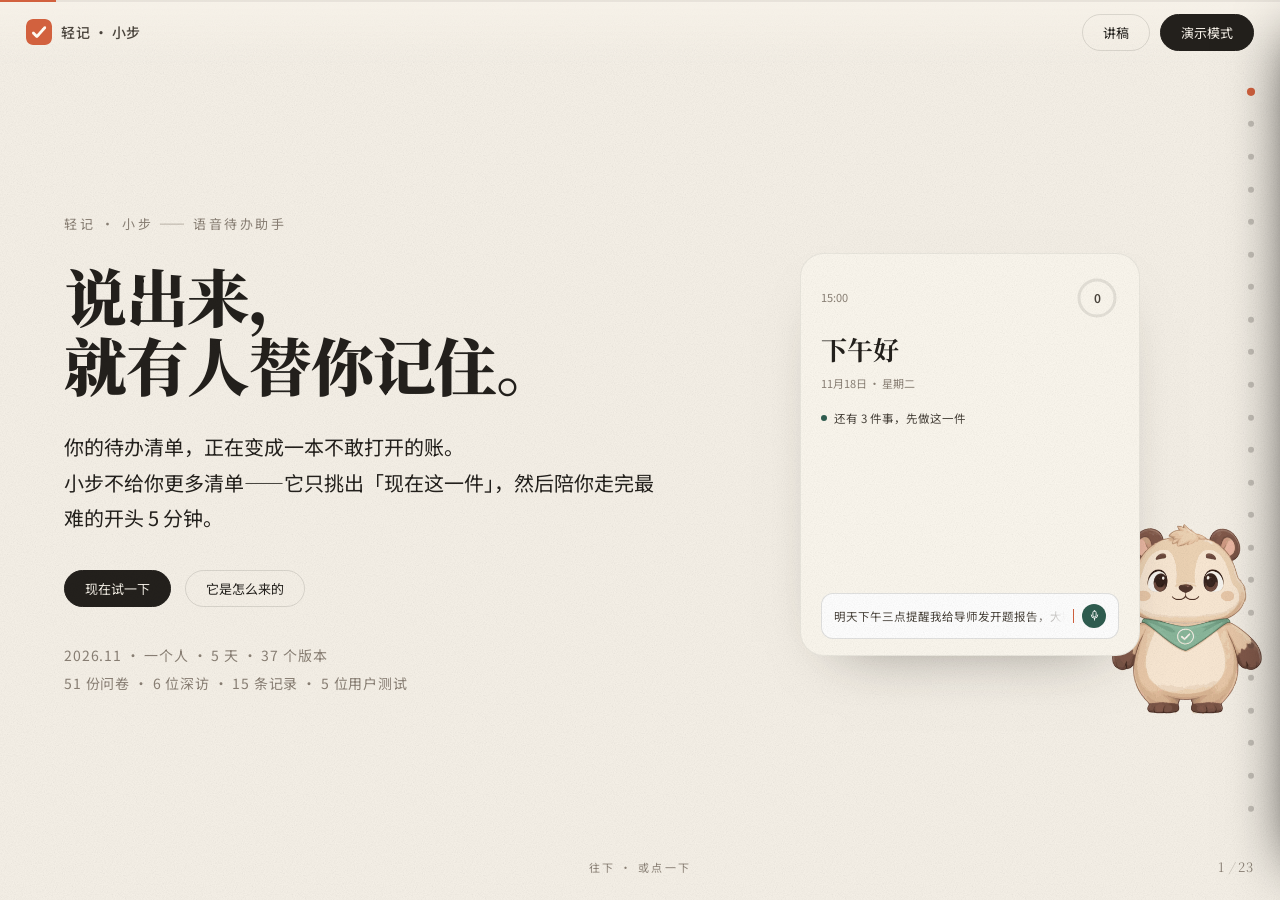
==== commit 2b19f9fe: "add mom story page + new habit feature page (23 pages)" ====
--- a/index.html
+++ b/index.html
@@ -1,4 +1,4 @@
-﻿<!DOCTYPE html>
+<!DOCTYPE html>
 <html lang="zh-CN">
 <head>
 <meta charset="utf-8">
@@ -115,11 +115,9 @@
       <div class="col">
         <p class="lead reveal">比赛信息散在群里、公众号里、食堂门口的海报上。我们想做一个聚合器——一个页面看完全部比赛，这几乎就是这个项目最初的全部想法。</p>
 
-        <div class="scene reveal">
-          <span class="scene-tag">同一周 · 我妈发来的两条微信</span>
-          <p class="scene-msg">明天提醒我去医院。</p>
-          <p class="scene-msg">记得提醒我交电费。</p>
-          <p class="scene-note">我妈不发清单，她发微信。我成了她的备忘录——会响、会催、不会忘的那种。</p>
+        <div class="pull reveal">
+          <p>可就在同一周，<b>我妈发微信让我提醒她去医院。</b></p>
+          <small>这件事我们放在下一页单独讲——它是这个项目真正的起点，也是后来所有取舍的依据。</small>
         </div>
       </div>
 
@@ -136,7 +134,48 @@
   </div>
 </section>
 
-<!-- ══════════ 03b 第一版 ══════════ -->
+<!-- ══════════ 03m 我妈 ══════════ -->
+<section class="slide" id="s03m" data-title="我妈"
+  data-note="【60 秒】这一页只讲人，不讲产品。她从来不写清单，她发微信，一句一条。一开始我嫌烦，后来我发现她不是懒——她是真的记不住，又怕耽误，所以把这件事外包给了我。再后来我自己也漏了，因为我只有一颗脑子，而我在同时替三个人记着。所以小步的第一行需求不是「收集信息」，是「替她记着，再在对的时候推一下」。">
+  <div class="wrap two">
+    <div class="col">
+      <p class="kicker reveal">00　我妈</p>
+      <h2 class="reveal">我妈不会用清单，<br>她把我<em>当备忘录</em>。</h2>
+      <p class="lead reveal">她从来不写待办，她发微信。一句一条，有时候一天三条。</p>
+
+      <div class="scene reveal">
+        <span class="scene-tag">那一周 · 我妈发来的三条</span>
+        <p class="scene-msg">明天提醒我去医院。<span class="tm">22:41</span></p>
+        <p class="scene-msg">记得提醒我交电费。<span class="tm">22:43</span></p>
+        <p class="scene-msg">别忘了啊。<span class="tm">次日 08:03</span></p>
+        <p class="scene-note">三条消息，两个日期，零个说明。她的「待办清单」就是我。</p>
+      </div>
+    </div>
+
+    <div class="col">
+      <div class="beats">
+        <div class="beat reveal">
+          <span class="beat-day">一开始</span>
+          <p>我嫌她烦。心想这不是一句话的事吗——你自己记一下，不就行了。</p>
+        </div>
+        <div class="beat reveal">
+          <span class="beat-day">后来</span>
+          <p>我发现她不是懒。她是真的记不住：五十多岁，脑子里同时挂着复查、电费、我弟的学费、我外婆的药。而她怕耽误——<b>怕耽误了是我的事</b>。所以她把这件事，外包给了我。</p>
+        </div>
+        <div class="beat reveal">
+          <span class="beat-day">再后来</span>
+          <p>我自己也漏了。因为我只有一颗脑子，而我在同时替三个人记着：她的、同学的、还有我自己的。</p>
+        </div>
+      </div>
+
+      <div class="pull reveal">
+        <p>所以小步的第一行需求，不是「收集信息」，是<b>「替她记着，再在对的时候推一下」</b>。</p>
+        <small>这句话后来成了产品的主语：它不给你更多清单，它做那只替你记着的手。</small>
+      </div>
+    </div>
+  </div>
+</section>
+
 <!-- ══════════ 03b 第一版 ══════════ -->
 <section class="slide" id="s03b" data-title="第一版"
   data-note="【30 秒】别解释界面。第一版整页是比赛列表，底下一个大按钮「一键收集比赛信息」；访谈之后我们把它划掉，只留一个入口——说出来。不是我们变聪明了，是被访谈打回了原形：他要的不是「看到全部」，是「有人替我记得」。">
@@ -617,6 +656,52 @@
   </div>
 </section>
 
+<!-- ══════════ 13b 习惯 ══════════ -->
+<section class="slide" id="s13b" data-title="习惯"
+  data-note="【50 秒】提醒解决的是「别忘」，可人生里还有一半是「每天都做一点」。习惯不靠意志力，靠看见。所以我们把它做成一周七个小格子：当天点一下就打卡，不做表单、不设目标、不问时长；过了那天没打就变红并锁定，不能补——我们不给你「明天补上」的幻觉。连续 3、7、21、30 天各有一个徽章；最多只让加 8 个，因为导览里那句原话是「别贪多，先走好一件」。">
+  <div class="wrap">
+    <p class="kicker reveal">00　习惯</p>
+    <h2 class="reveal">坚持不下去，<br>是因为你<em>看不见</em>它。</h2>
+    <p class="lead reveal">提醒解决的是「别忘」；可人生里还有一半，是「每天都做一点」。习惯不靠意志力，靠看见——产品叫「小步」，就是因为一段路只能一小步接一小步地走完。</p>
+
+    <div class="habit-demo reveal">
+      <div class="hd-top">
+        <b class="hd-name">喝水</b>
+        <span class="hd-streak">连续 12 天</span>
+        <span class="hd-week">本周 4 / 7</span>
+        <span class="hd-best">最长 21 天</span>
+      </div>
+      <div class="hd-mid">
+        <div class="hd-grid">
+          <div class="hd-cell on"><span>一</span></div>
+          <div class="hd-cell on"><span>二</span></div>
+          <div class="hd-cell on"><span>三</span></div>
+          <div class="hd-cell on today"><span>四</span><em>今天</em></div>
+          <div class="hd-cell future"><span>五</span></div>
+          <div class="hd-cell future"><span>六</span></div>
+          <div class="hd-cell future"><span>日</span></div>
+        </div>
+        <div class="hd-side">
+          <div class="hd-badges">
+            <span class="hd-badge got">3 天</span>
+            <span class="hd-badge got">7 天</span>
+            <span class="hd-badge">21 天</span>
+            <span class="hd-badge">30 天</span>
+          </div>
+          <p class="hd-legend"><i></i>漏了那天变红并锁定，不能补</p>
+          <p class="hd-legend sup">加满 8 个就提示「先把手上的走完」</p>
+        </div>
+      </div>
+    </div>
+
+    <ol class="habit-points">
+      <li class="reveal"><b>打卡只要一下。</b>点圆圈或点今天那一格，不做表单、不设目标、不问时长——门槛低到「顺手」。</li>
+      <li class="reveal"><b>漏了就红，不能补。</b>我们不给你「明天补上」的幻觉：格子是诚实的一周，不是可以回填的打卡表。</li>
+      <li class="reveal"><b>最多 8 个，先走好一件。</b>连续 3 / 7 / 21 / 30 天各有徽章；到了上限就提示「先把手上的走完」。</li>
+    </ol>
+  </div>
+</section>
+
 <!-- ══════════ 14 商业 ══════════ -->
 <section class="slide" id="s14" data-title="商业"
   data-note="【50 秒】谁会为它付钱：22–28 岁，手上同时有 5–15 件「应该做」的事，愿意说、不愿意填表。三条路：个人订阅、校园渠道、小团队。为什么是我们：数据在本地、模型可选、入口只有一个——这三条决定了它便宜、敢用、用得下去。">
--- a/styles.css
+++ b/styles.css
@@ -654,3 +654,60 @@
 .lead.tight{font-size:clamp(19px,1.1vw,26px)}
 .slide h2{font-size:clamp(42px,4.15vw,88px);line-height:1.18}
 .slide h3{font-size:clamp(18px,1.05vw,24px)}
+
+/* s03b 线框图最终尺寸：手机按 1:1 渲染，图内文字不再被缩小 */
+#s03b .wire img{height:min(60vh,600px);width:auto}
+#s03b .wire-arrow{margin-top:calc(min(60vh,600px)/2 - 4px)}
+#s03b .wire figcaption{font-size:clamp(14px,.86vw,18px);letter-spacing:.02em;margin-bottom:10px}
+#s03b .wn{font-size:clamp(14px,.86vw,18px);margin-top:10px}
+
+/* ══════════ 我妈：故事三拍 ══════════ */
+.scene-msg .tm{float:right;margin-left:14px;font-size:.78em;color:var(--ink-3);letter-spacing:.02em;padding-top:.15em}
+.beats{margin:6px 0 0}
+.beat{display:grid;grid-template-columns:auto 1fr;gap:clamp(12px,1.2vw,22px);align-items:baseline;padding:clamp(12px,1.5vh,20px) 0;border-bottom:1px dashed rgba(35,32,28,.14)}
+.beat:first-child{border-top:1px dashed rgba(35,32,28,.14)}
+.beat-day{font-size:clamp(13px,.8vw,17px);letter-spacing:.14em;color:var(--clay);font-weight:700;white-space:nowrap}
+.beat p{margin:0;font-size:clamp(18px,.98vw,24px);line-height:1.72;color:var(--ink-2)}
+.beat p b{color:var(--ink);font-weight:700}
+
+/* ══════════ 习惯：一周七格 ══════════ */
+.habit-demo{margin:clamp(20px,2.6vh,36px) 0 0;background:linear-gradient(180deg,rgba(46,107,158,.07),rgba(46,107,158,.03));border:1px solid rgba(46,107,158,.22);border-radius:clamp(16px,1.4vw,24px);padding:clamp(18px,2vw,32px) clamp(20px,2.2vw,36px)}
+.hd-top{display:flex;align-items:baseline;flex-wrap:wrap;gap:clamp(10px,1.2vw,20px);margin-bottom:clamp(14px,1.6vh,22px)}
+.hd-name{font-family:var(--f-display);font-size:clamp(22px,1.5vw,34px);font-weight:700;color:var(--ink)}
+.hd-streak{font-size:clamp(13px,.82vw,18px);font-weight:700;color:#2E6B9E;background:rgba(46,107,158,.13);padding:4px 12px;border-radius:999px}
+.hd-week{font-size:clamp(13px,.82vw,18px);color:var(--ink-3)}
+.hd-best{font-size:clamp(12px,.76vw,16px);color:var(--ink-3);margin-left:auto}
+.hd-grid{display:grid;grid-template-columns:repeat(7,1fr);gap:clamp(7px,.8vw,14px)}
+.hd-cell{position:relative;aspect-ratio:1;border-radius:clamp(10px,1vw,16px);border:1.5px solid rgba(35,32,28,.14);display:grid;place-items:center;background:#fff;font-size:clamp(14px,.9vw,20px);color:var(--ink-3)}
+.hd-cell.on{background:#2E6B9E;border-color:#2E6B9E;color:#FFFBF2}
+.hd-cell.on::after{content:"✓";position:absolute;inset:0;display:grid;place-items:center;font-size:clamp(18px,1.3vw,28px);font-weight:700}
+.hd-cell.on span{opacity:.45}
+.hd-cell.today{box-shadow:0 0 0 3px rgba(210,97,62,.55)}
+.hd-cell.future{border-style:dashed;opacity:.5}
+.hd-cell em{position:absolute;bottom:-1.55em;left:50%;transform:translateX(-50%);font-style:normal;font-size:clamp(11px,.68vw,15px);color:var(--clay);white-space:nowrap;font-weight:600}
+.hd-badges{display:flex;align-items:center;flex-wrap:wrap;gap:clamp(8px,.9vw,14px);margin-top:clamp(26px,3vh,38px)}
+.hd-badge{font-size:clamp(12px,.76vw,16px);padding:5px 13px;border-radius:999px;border:1px dashed rgba(35,32,28,.24);color:var(--ink-3)}
+.hd-badge.got{border-style:solid;border-color:#2E6B9E;background:rgba(46,107,158,.1);color:#2E6B9E;font-weight:700}
+.hd-legend{margin-left:auto;display:inline-flex;align-items:center;gap:8px;font-size:clamp(12px,.76vw,16px);color:var(--ink-3)}
+.hd-legend i{width:1.1em;height:1.1em;border-radius:5px;background:rgba(210,97,62,.18);border:1.5px solid rgba(210,97,62,.55);display:inline-block}
+.habit-points{list-style:none;counter-reset:hp;margin:clamp(22px,2.8vh,38px) 0 0;padding:0;display:grid;grid-template-columns:repeat(3,1fr);gap:clamp(16px,2vw,34px)}
+.habit-points li{counter-increment:hp;font-size:clamp(16px,.92vw,21px);line-height:1.7;color:var(--ink-2);padding-top:clamp(12px,1.4vh,18px);border-top:2px solid var(--clay)}
+.habit-points li b{color:var(--ink);display:block;font-size:clamp(17px,1vw,23px);margin-bottom:6px}
+@media (max-width:900px){
+  .habit-points{grid-template-columns:1fr;gap:14px}
+  .hd-best{margin-left:0}
+  .hd-legend{margin-left:0;width:100%}
+  .beat{grid-template-columns:1fr;gap:6px}
+}
+
+/* 习惯卡：左格子 + 右徽章 */
+.hd-mid{display:grid;grid-template-columns:minmax(0,min(50vw,600px)) 1fr;gap:clamp(22px,3vw,60px);align-items:center}
+.hd-grid{padding-bottom:1.5em}
+.hd-side{display:flex;flex-direction:column;gap:clamp(12px,1.5vh,20px);align-items:flex-start}
+.hd-badges{display:flex;flex-wrap:wrap;gap:clamp(8px,.9vw,13px);margin:0}
+.hd-legend{margin:0;display:inline-flex;align-items:center;gap:9px;font-size:clamp(12px,.78vw,17px);line-height:1.5;color:var(--ink-3)}
+.hd-legend.sup{opacity:.8;padding-left:0}
+@media (max-width:1000px){
+  .hd-mid{grid-template-columns:1fr}
+  .hd-side{flex-direction:row;flex-wrap:wrap;align-items:center;gap:14px}
+}
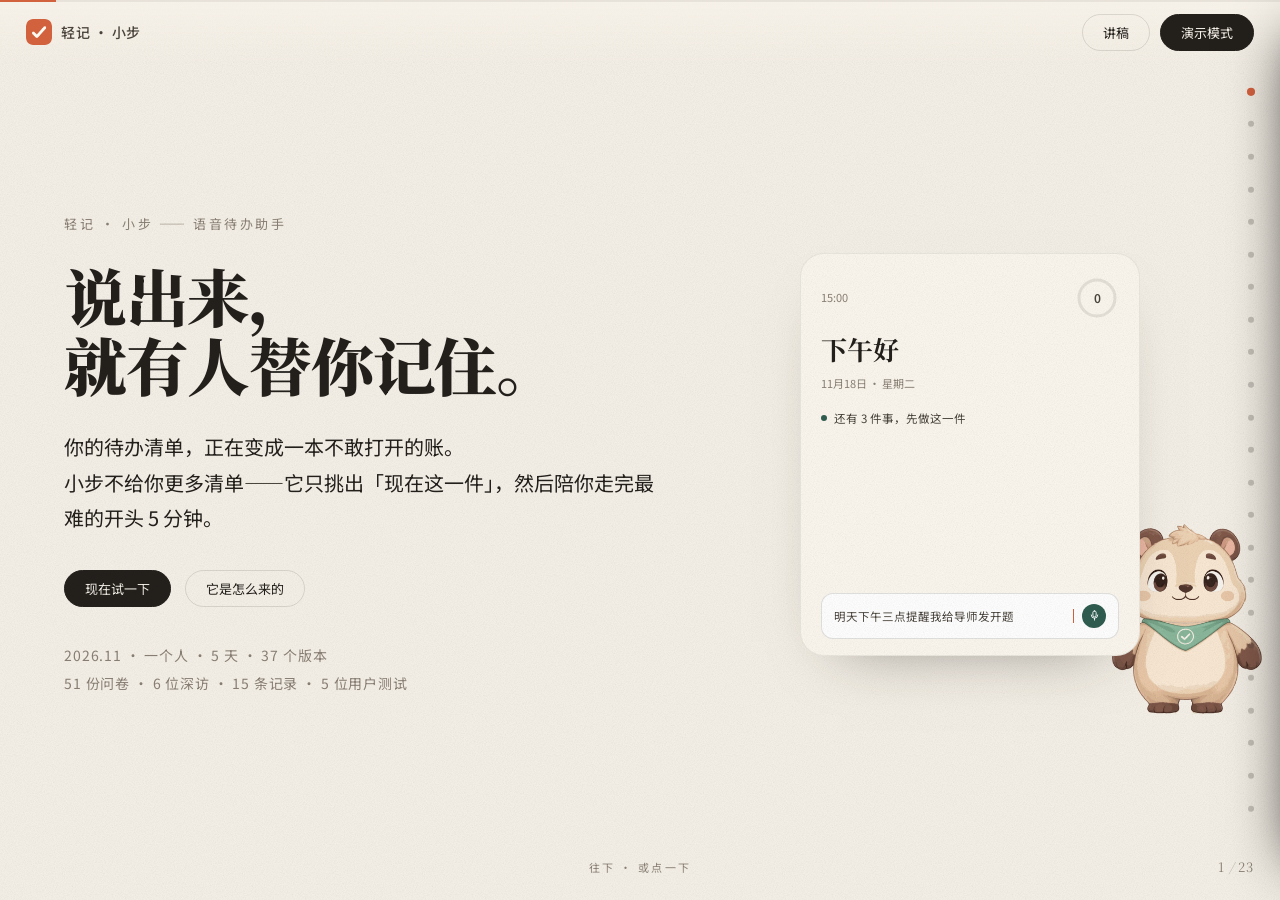
==== commit 8f88ebaa: "move habit page after solution; 23 pages" ====
--- a/index.html
+++ b/index.html
@@ -477,6 +477,52 @@
   </div>
 </section>
 
+<!-- ══════════ 13b 习惯 ══════════ -->
+<section class="slide" id="s13b" data-title="习惯"
+  data-note="【50 秒】提醒解决的是「别忘」，可人生里还有一半是「每天都做一点」。习惯不靠意志力，靠看见。所以我们把它做成一周七个小格子：当天点一下就打卡，不做表单、不设目标、不问时长；过了那天没打就变红并锁定，不能补——我们不给你「明天补上」的幻觉。连续 3、7、21、30 天各有一个徽章；最多只让加 8 个，因为导览里那句原话是「别贪多，先走好一件」。">
+  <div class="wrap">
+    <p class="kicker reveal">00　习惯</p>
+    <h2 class="reveal">坚持不下去，<br>是因为你<em>看不见</em>它。</h2>
+    <p class="lead reveal">提醒解决的是「别忘」；可人生里还有一半，是「每天都做一点」。习惯不靠意志力，靠看见——产品叫「小步」，就是因为一段路只能一小步接一小步地走完。</p>
+
+    <div class="habit-demo reveal">
+      <div class="hd-top">
+        <b class="hd-name">喝水</b>
+        <span class="hd-streak">连续 12 天</span>
+        <span class="hd-week">本周 4 / 7</span>
+        <span class="hd-best">最长 21 天</span>
+      </div>
+      <div class="hd-mid">
+        <div class="hd-grid">
+          <div class="hd-cell on"><span>一</span></div>
+          <div class="hd-cell on"><span>二</span></div>
+          <div class="hd-cell on"><span>三</span></div>
+          <div class="hd-cell on today"><span>四</span><em>今天</em></div>
+          <div class="hd-cell future"><span>五</span></div>
+          <div class="hd-cell future"><span>六</span></div>
+          <div class="hd-cell future"><span>日</span></div>
+        </div>
+        <div class="hd-side">
+          <div class="hd-badges">
+            <span class="hd-badge got">3 天</span>
+            <span class="hd-badge got">7 天</span>
+            <span class="hd-badge">21 天</span>
+            <span class="hd-badge">30 天</span>
+          </div>
+          <p class="hd-legend"><i></i>漏了那天变红并锁定，不能补</p>
+          <p class="hd-legend sup">加满 8 个就提示「先把手上的走完」</p>
+        </div>
+      </div>
+    </div>
+
+    <ol class="habit-points">
+      <li class="reveal"><b>打卡只要一下。</b>点圆圈或点今天那一格，不做表单、不设目标、不问时长——门槛低到「顺手」。</li>
+      <li class="reveal"><b>漏了就红，不能补。</b>我们不给你「明天补上」的幻觉：格子是诚实的一周，不是可以回填的打卡表。</li>
+      <li class="reveal"><b>最多 8 个，先走好一件。</b>连续 3 / 7 / 21 / 30 天各有徽章；到了上限就提示「先把手上的走完」。</li>
+    </ol>
+  </div>
+</section>
+
 <!-- ══════════ 10 可用性测试 ══════════ -->
 <section class="slide" id="s10" data-title="测试"
   data-note="【60 秒】5 位用户，4 个任务，全程录屏。不讲他们多喜欢，只讲他们卡在哪——这一页是全站最诚实的一页。念两三条就够：麦克风点了没反应、打完字不知道点哪保存、「明天9点」被设成了现在。收口：不是他们不会用，是我们把门槛留给了用户。">
@@ -656,51 +702,9 @@
   </div>
 </section>
 
-<!-- ══════════ 13b 习惯 ══════════ -->
-<section class="slide" id="s13b" data-title="习惯"
-  data-note="【50 秒】提醒解决的是「别忘」，可人生里还有一半是「每天都做一点」。习惯不靠意志力，靠看见。所以我们把它做成一周七个小格子：当天点一下就打卡，不做表单、不设目标、不问时长；过了那天没打就变红并锁定，不能补——我们不给你「明天补上」的幻觉。连续 3、7、21、30 天各有一个徽章；最多只让加 8 个，因为导览里那句原话是「别贪多，先走好一件」。">
-  <div class="wrap">
-    <p class="kicker reveal">00　习惯</p>
-    <h2 class="reveal">坚持不下去，<br>是因为你<em>看不见</em>它。</h2>
-    <p class="lead reveal">提醒解决的是「别忘」；可人生里还有一半，是「每天都做一点」。习惯不靠意志力，靠看见——产品叫「小步」，就是因为一段路只能一小步接一小步地走完。</p>
-
-    <div class="habit-demo reveal">
-      <div class="hd-top">
-        <b class="hd-name">喝水</b>
-        <span class="hd-streak">连续 12 天</span>
-        <span class="hd-week">本周 4 / 7</span>
-        <span class="hd-best">最长 21 天</span>
-      </div>
-      <div class="hd-mid">
-        <div class="hd-grid">
-          <div class="hd-cell on"><span>一</span></div>
-          <div class="hd-cell on"><span>二</span></div>
-          <div class="hd-cell on"><span>三</span></div>
-          <div class="hd-cell on today"><span>四</span><em>今天</em></div>
-          <div class="hd-cell future"><span>五</span></div>
-          <div class="hd-cell future"><span>六</span></div>
-          <div class="hd-cell future"><span>日</span></div>
-        </div>
-        <div class="hd-side">
-          <div class="hd-badges">
-            <span class="hd-badge got">3 天</span>
-            <span class="hd-badge got">7 天</span>
-            <span class="hd-badge">21 天</span>
-            <span class="hd-badge">30 天</span>
-          </div>
-          <p class="hd-legend"><i></i>漏了那天变红并锁定，不能补</p>
-          <p class="hd-legend sup">加满 8 个就提示「先把手上的走完」</p>
-        </div>
-      </div>
-    </div>
-
-    <ol class="habit-points">
-      <li class="reveal"><b>打卡只要一下。</b>点圆圈或点今天那一格，不做表单、不设目标、不问时长——门槛低到「顺手」。</li>
-      <li class="reveal"><b>漏了就红，不能补。</b>我们不给你「明天补上」的幻觉：格子是诚实的一周，不是可以回填的打卡表。</li>
-      <li class="reveal"><b>最多 8 个，先走好一件。</b>连续 3 / 7 / 21 / 30 天各有徽章；到了上限就提示「先把手上的走完」。</li>
-    </ol>
-  </div>
-</section>
+
+
+
 
 <!-- ══════════ 14 商业 ══════════ -->
 <section class="slide" id="s14" data-title="商业"
